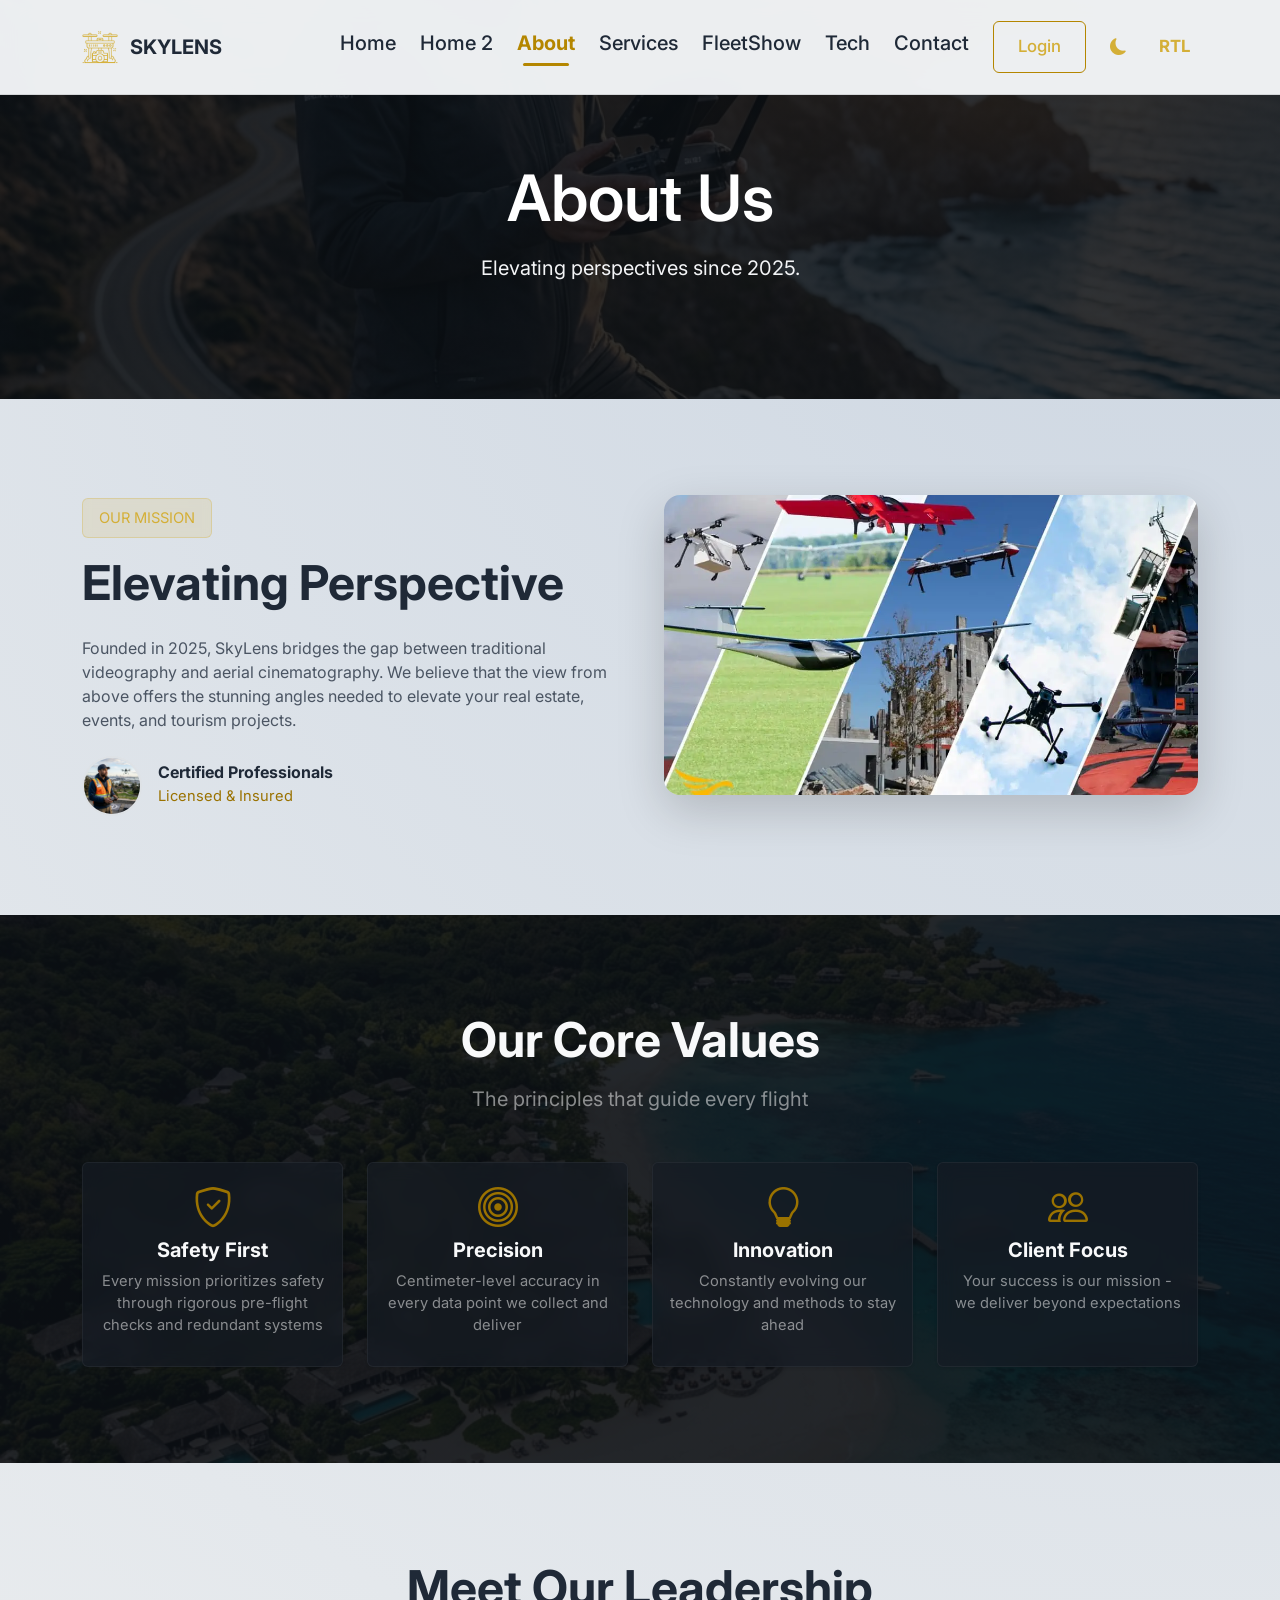
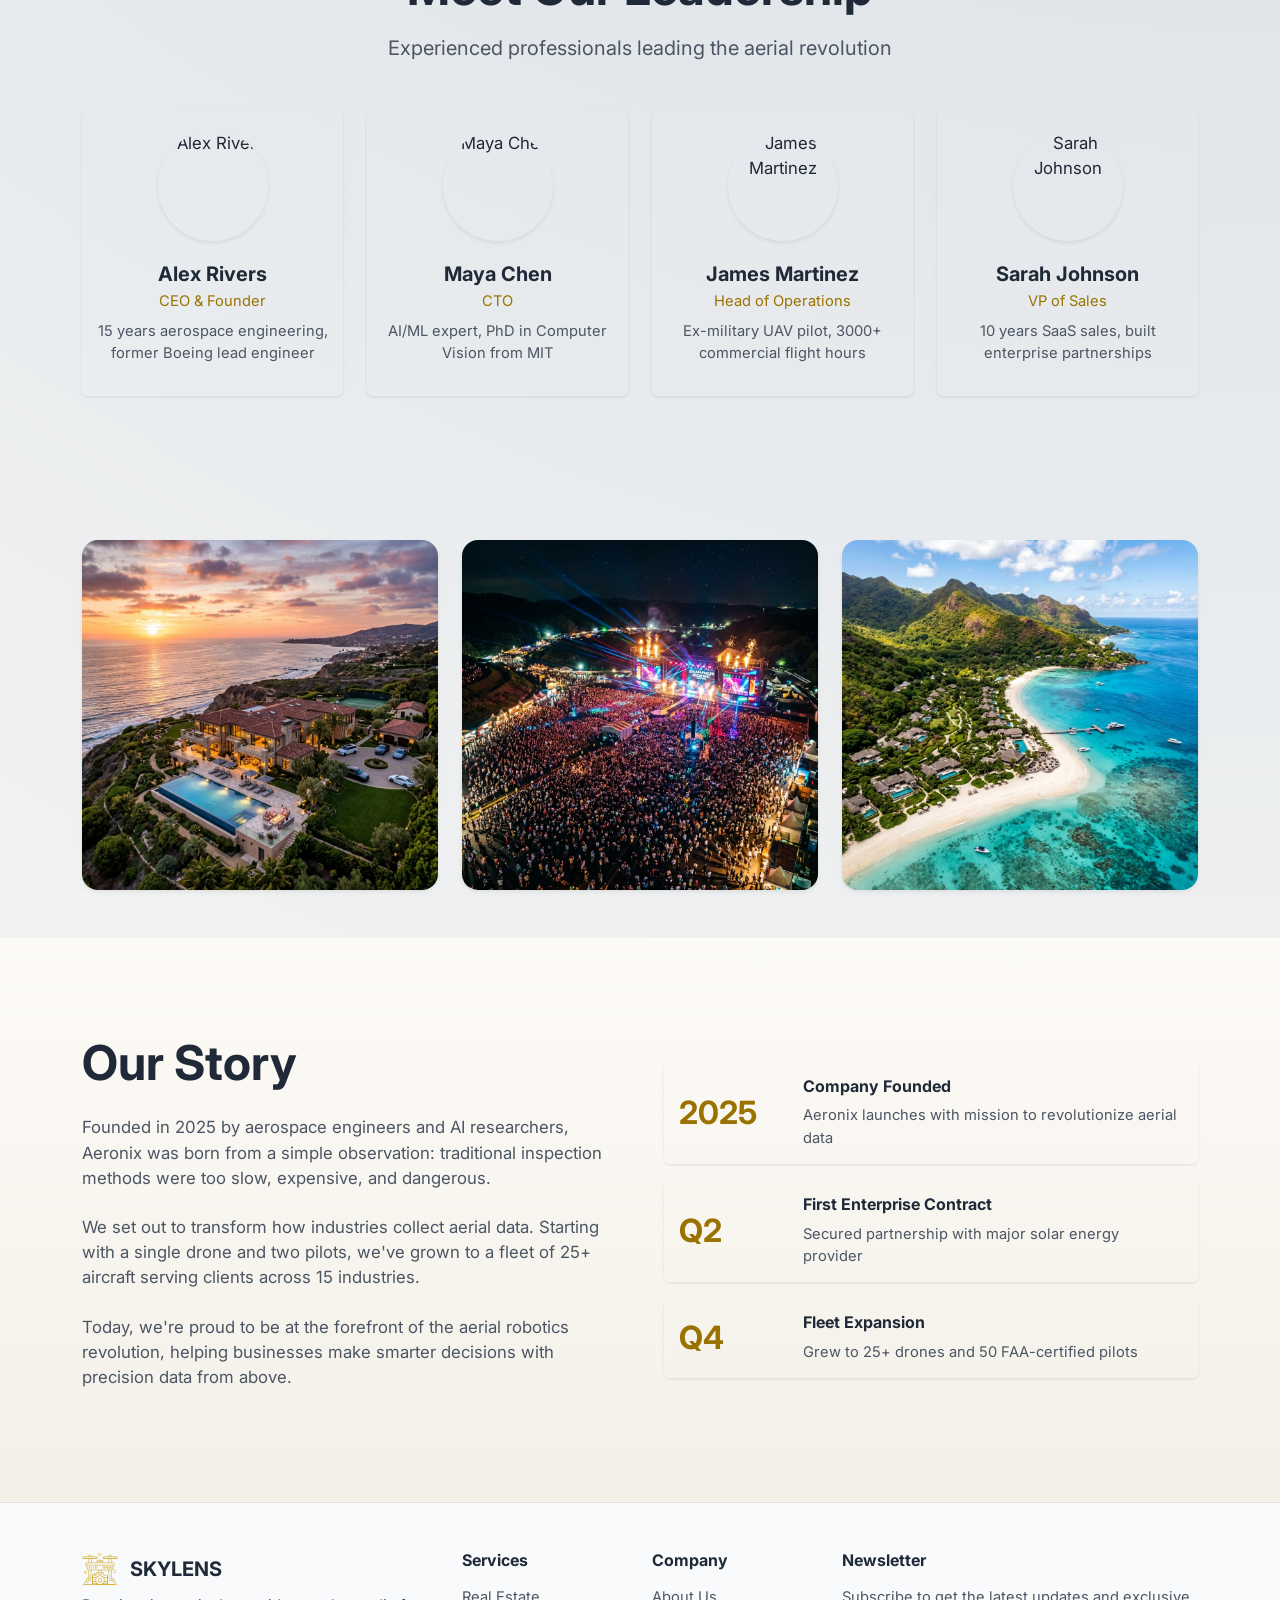
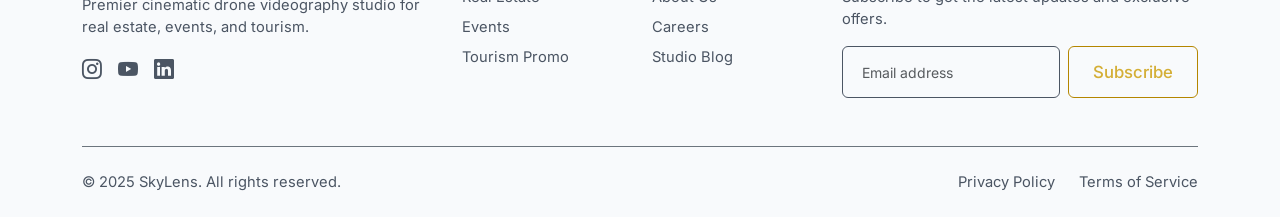
==== about.html @ 878b9107 "90cent" ====
<!DOCTYPE html>
<html lang="en">

<head>
    <meta charset="UTF-8">
    <meta name="viewport" content="width=device-width, initial-scale=1.0">
    <title>About Us | SkyLens</title>

    <!-- SEO Meta Tags -->
    <meta name="description"
        content="Learn about SkyLens, the premier cinematic drone videography provider for real estate, events, and tourism. Founded in 2025 with FAA-certified pilots.">
    <meta name="keywords"
        content="about aerial studio, drone videography company, FAA certified pilots, aerial videographers">

    <!-- Open Graph / Facebook -->
    <meta property="og:type" content="website">
    <meta property="og:url" content="https://aerialdronestudio.com/about.html">
    <meta property="og:title" content="About Us | SkyLens">
    <meta property="og:description" content="Learn about SkyLens, the premier cinematic drone videography provider.">
    <meta property="og:image" content="https://aerialdronestudio.com/favicon.png">

    <!-- Twitter Card -->
    <meta name="twitter:card" content="summary">
    <meta name="twitter:url" content="https://aerialdronestudio.com/about.html">
    <meta name="twitter:title" content="About Us | SkyLens">
    <meta name="twitter:description"
        content="Premier cinematic drone videography provider founded in 2025 with FAA-certified pilots.">
    <link rel="preconnect" href="https://fonts.googleapis.com">
    <link rel="preconnect" href="https://fonts.gstatic.com" crossorigin>
    <link href="https://fonts.googleapis.com/css2?family=Inter:wght@300;400;500;600;700;800&display=swap"
        rel="stylesheet">
    <link id="bootstrap-css" href="https://cdn.jsdelivr.net/npm/bootstrap@5.3.0/dist/css/bootstrap.min.css"
        rel="stylesheet">
    <link rel="stylesheet" href="https://cdn.jsdelivr.net/npm/bootstrap-icons@1.11.1/font/bootstrap-icons.css">
    <link rel="stylesheet" href="assets/css/style.css">
    <link rel="icon" type="image/png" href="favicon.png">
</head>

<body>
    <nav class="navbar navbar-expand-custom fixed-top" id="mainNavbar" role="navigation" aria-label="Main navigation">
        <div class="container-xl">
            <a class="navbar-brand brand-logo-dark" href="index.html" aria-label="SkyLens home">
                <img src="favicon.png" alt="SkyLens Logo" width="36" height="36" class="me-1">
                <span class="h5 fw-bold text-main m-0 tracking-tight">SKYLENS</span>
            </a>

            <div class="d-flex align-items-center gap-2">
                <!-- Theme Toggle - Always visible beside nav toggle -->
                <!-- Theme Toggle - Always visible beside nav toggle -->
                <button class="theme-toggle btn btn-sm btn-outline-custom border-0 p-2 d-custom-none"
                    style="white-space: nowrap;">
                    <i class="bi bi-sun-fill"></i>
                </button>
                <button class="rtl-toggle btn btn-sm btn-outline-custom border-0 p-2 d-custom-none"
                    style="white-space: nowrap;" title="Toggle RTL">
                    <span class="rtl-text fw-bold">RTL</span>
                </button>

                <!-- Nav Toggle Button -->
                <button class="navbar-toggler border-0 shadow-none text-main" type="button" data-bs-toggle="offcanvas"
                    data-bs-target="#offcanvasNavbar" aria-controls="offcanvasNavbar"
                    aria-label="Toggle navigation menu" style="white-space: nowrap;">
                    <i class="bi bi-list fs-2"></i>
                </button>
            </div>
            <div class="offcanvas offcanvas-end" tabindex="-1" id="offcanvasNavbar"
                aria-labelledby="offcanvasNavbarLabel" style="background-color: var(--autonix-bg);">
                <div class="offcanvas-header border-bottom border-secondary">
                    <h5 class="offcanvas-title text-main fw-bold" id="offcanvasNavbarLabel">Menu</h5>
                    <button type="button" class="btn-close btn-close-white" data-bs-dismiss="offcanvas"
                        aria-label="Close"></button>
                </div>
                <div class="offcanvas-body d-flex flex-column">


                    <ul class="navbar-nav ms-auto align-items-center gap-lg-4">
                        <!-- Home Dropdown -->
                        <!-- Home Links -->
                        <li class="nav-item"><a class="nav-link" href="index.html">Home</a></li>
                        <li class="nav-item"><a class="nav-link" href="home-2.html">Home 2</a></li>
                        <li class="nav-item"><a class="nav-link active" href="about.html">About</a></li>
                        <li class="nav-item"><a class="nav-link" href="services.html">Services</a></li>
                        <li class="nav-item"><a class="nav-link" href="fleetshow.html">FleetShow</a></li>
                        <li class="nav-item"><a class="nav-link" href="technology.html">Tech</a></li>
                        <li class="nav-item"><a class="nav-link" href="contact.html">Contact</a></li>

                        <!-- Auth Buttons -->
                        <li class="nav-item" id="authButtons">
                            <div class="d-flex gap-2 align-items-center mt-3 mt-lg-0">
                                <a href="login.html" class="btn btn-sm btn-outline-custom">Login</a>
                                <button
                                    class="theme-toggle btn btn-sm btn-outline-custom border-0 p-2 d-none d-custom-block ms-2"
                                    style="white-space: nowrap;">
                                    <i class="bi bi-sun-fill"></i>
                                </button>
                                <button
                                    class="rtl-toggle btn btn-sm btn-outline-custom border-0 p-2 d-none d-custom-block ms-2"
                                    style="white-space: nowrap;" title="Toggle RTL">
                                    <span class="rtl-text fw-bold">RTL</span>
                                </button>
                            </div>
                        </li>

                    </ul>
                </div>
            </div>
        </div>
    </nav>

    <div class="page-header"
        style="background: linear-gradient(rgba(11, 15, 20, 0.85), rgba(11, 15, 20, 0.85)), url('assets/img/header_about_1782537150040.png') no-repeat center center/cover;">
        <div class="container">
            <h1 class="display-4 fw-bold text-white mb-3">About Us</h1>
            <p class="text-gray mx-auto lead" style="max-width: 600px;">Elevating perspectives since 2025.</p>
        </div>
    </div>

    <section class="py-5">
        <div class="container py-5">
            <div class="row align-items-center g-5">
                <!-- Statistics Cards -->
                <div class="col-lg-6 order-lg-2">
                    <div class="position-relative">
                        <img src="Droneshero.webp" alt="Drone in action"
                            class="img-fluid rounded-4 shadow-lg mb-4 w-100" style="object-fit: cover; height: 300px;">
                        <!-- <div class="row g-4 mt-1">
                            <div class="col-md-6">
                                <div class="stat-card">
                                    <div class="stat-icon mx-auto">
                                        <i class="bi bi-send-fill"></i>
                                    </div>
                                    <div class="stat-number">2k+</div>
                                    <div class="stat-label">Flights Logged</div>
                                </div>
                            </div>
                            <div class="col-md-6">
                                <div class="stat-card">
                                    <div class="stat-icon mx-auto">
                                        <i class="bi bi-people-fill"></i>
                                    </div>
                                    <div class="stat-number">50</div>
                                    <div class="stat-label">FAA Pilots</div>
                                </div>
                            </div>
                        </div> -->
                    </div>
                </div>
                <!-- Mission Text -->
                <div class="col-lg-6 order-lg-1 text-center text-lg-start">
                    <div class="d-inline-flex align-items-center gap-2 badge-custom mb-3"><span
                            class="text-gold text-uppercase fw-medium small tracking-wider">Our Mission</span></div>
                    <h2 class="display-5 fw-bold text-white mb-4">Elevating Perspective</h2>
                    <p class="text-gray lead fs-6 mb-4">Founded in 2025, SkyLens bridges the gap between traditional
                        videography and aerial cinematography. We believe that the view from above offers the stunning
                        angles needed to
                        elevate your real estate, events, and tourism projects.</p>
                    <div class="d-flex align-items-center justify-content-center justify-content-lg-start gap-3 mt-4">
                        <img src="assets/img/pilot.png" alt="FAA Pilot"
                            class="rounded-circle border border-2 border-cyan"
                            style="width: 60px; height: 60px; object-fit: cover;">
                        <div class="text-start">
                            <h6 class="mb-0 text-white fw-bold">Certified Professionals</h6>
                            <small class="text-cyan">Licensed & Insured</small>
                        </div>
                    </div>
                </div>
            </div>
        </div>
    </section>

    <!-- Core Values -->
    <section class="py-5 section-bg-gradient position-relative"
        style="background: linear-gradient(rgba(11, 15, 20, 0.9), rgba(11, 15, 20, 0.9)), url('assets/img/tourism_drone.png') no-repeat center center/cover;">
        <div class="container py-5">
            <div class="text-center mb-5">
                <h2 class="display-5 fw-bold text-light mb-3">Our Core Values</h2>
                <p class="text-white-50 lead mx-auto" style="max-width: 600px;">
                    The principles that guide every flight
                </p>
            </div>

            <div class="row g-4">
                <div class="col-md-6 col-lg-3">
                    <div class="service-card text-center h-100"
                        style="background: rgba(22, 28, 36, 0.7); backdrop-filter: blur(10px);">
                        <i class="bi bi-shield-check text-cyan fs-1 mb-3"></i>
                        <h5 class="text-light fw-bold mb-2">Safety First</h5>
                        <p class="text-white-50 small mb-3">Every mission prioritizes safety through rigorous pre-flight
                            checks
                            and redundant systems</p>
                    </div>
                </div>
                <div class="col-md-6 col-lg-3">
                    <div class="service-card text-center h-100"
                        style="background: rgba(22, 28, 36, 0.7); backdrop-filter: blur(10px);">
                        <i class="bi bi-bullseye text-cyan fs-1 mb-3"></i>
                        <h5 class="text-light fw-bold mb-2">Precision</h5>
                        <p class="text-white-50 small">Centimeter-level accuracy in every data point we collect and deliver
                        </p>
                    </div>
                </div>
                <div class="col-md-6 col-lg-3">
                    <div class="service-card text-center h-100"
                        style="background: rgba(22, 28, 36, 0.7); backdrop-filter: blur(10px);">
                        <i class="bi bi-lightbulb text-cyan fs-1 mb-3"></i>
                        <h5 class="text-light fw-bold mb-2">Innovation</h5>
                        <p class="text-white-50 small">Constantly evolving our technology and methods to stay ahead</p>
                    </div>
                </div>
                <div class="col-md-6 col-lg-3">
                    <div class="service-card text-center h-100"
                        style="background: rgba(22, 28, 36, 0.7); backdrop-filter: blur(10px);">
                        <i class="bi bi-people text-cyan fs-1 mb-3"></i>
                        <h5 class="text-light fw-bold mb-2">Client Focus</h5>
                        <p class="text-white-50 small">Your success is our mission - we deliver beyond expectations</p>
                    </div>
                </div>
            </div>
        </div>
    </section>

    <!-- Team Section -->
    <section class="py-5">
        <div class="container py-5">
            <div class="text-center mb-5">
                <h2 class="display-5 fw-bold text-white mb-3 text-center">Meet Our Leadership</h2>
                <p class="text-gray lead mx-auto" style="max-width: 600px;">
                    Experienced professionals leading the aerial revolution
                </p>
            </div>

            <div class="row g-4">
                <div class="col-md-6 col-lg-3">
                    <div class="service-card text-center">
                        <div class="rounded-circle bg-transparent d-inline-flex align-items-center justify-content-center mb-3"
                            style="width: 120px; height: 120px; border: 2px solid var(--cyan); padding: 5px;">
                            <img src="https://randomuser.me/api/portraits/men/41.jpg"
                                alt="Alex Rivers" class="img-fluid rounded-circle shadow-sm"
                                style="object-fit: cover; width: 100%; height: 100%;">
                        </div>
                        <h5 class="text-white fw-bold mb-1">Alex Rivers</h5>
                        <p class="text-cyan small mb-2">CEO & Founder</p>
                        <p class="text-gray small">15 years aerospace engineering, former Boeing lead engineer</p>
                    </div>
                </div>
                <div class="col-md-6 col-lg-3">
                    <div class="service-card text-center">
                        <div class="rounded-circle bg-transparent d-inline-flex align-items-center justify-content-center mb-3"
                            style="width: 120px; height: 120px; border: 2px solid var(--cyan); padding: 5px;">
                            <img src="https://randomuser.me/api/portraits/women/44.jpg"
                                alt="Maya Chen" class="img-fluid rounded-circle shadow-sm" style="object-fit: cover; width: 100%; height: 100%;">
                        </div>
                        <h5 class="text-white fw-bold mb-1">Maya Chen</h5>
                        <p class="text-cyan small mb-2">CTO</p>
                        <p class="text-gray small">AI/ML expert, PhD in Computer Vision from MIT</p>
                    </div>
                </div>
                <div class="col-md-6 col-lg-3">
                    <div class="service-card text-center">
                        <div class="rounded-circle bg-transparent d-inline-flex align-items-center justify-content-center mb-3"
                            style="width: 120px; height: 120px; border: 2px solid var(--cyan); padding: 5px;">
                            <img src="https://randomuser.me/api/portraits/men/33.jpg"
                                alt="James Martinez" class="img-fluid rounded-circle shadow-sm"
                                style="object-fit: cover; width: 100%; height: 100%;">
                        </div>
                        <h5 class="text-white fw-bold mb-1">James Martinez</h5>
                        <p class="text-cyan small mb-2">Head of Operations</p>
                        <p class="text-gray small">Ex-military UAV pilot, 3000+ commercial flight hours</p>
                    </div>
                </div>
                <div class="col-md-6 col-lg-3">
                    <div class="service-card text-center">
                        <div class="rounded-circle bg-transparent d-inline-flex align-items-center justify-content-center mb-3"
                            style="width: 120px; height: 120px; border: 2px solid var(--cyan); padding: 5px;">
                            <img src="https://randomuser.me/api/portraits/women/68.jpg"
                                alt="Sarah Johnson" class="img-fluid rounded-circle shadow-sm"
                                style="object-fit: cover; width: 100%; height: 100%;">
                        </div>
                        <h5 class="text-white fw-bold mb-1">Sarah Johnson</h5>
                        <p class="text-cyan small mb-2">VP of Sales</p>
                        <p class="text-gray small">10 years SaaS sales, built enterprise partnerships</p>
                    </div>
                </div>
            </div>
        </div>
    </section>

    <!-- Image Gallery -->
    <section class="py-5">
        <div class="container">
            <div class="row g-4">
                <div class="col-md-4">
                    <div class="position-relative overflow-hidden group rounded-4 shadow-sm">
                        <img src="assets/img/real_estate_drone.png" alt="Real Estate"
                            class="img-fluid w-100 transition-all duration-500 hover-scale"
                            style="height: 350px; object-fit: cover;">
                        <div
                            class="position-absolute top-0 start-0 w-100 h-100 bg-dark bg-opacity-50 d-flex align-items-center justify-content-center opacity-0 hover-opacity-100 transition-all">
                            <h4 class="text-white fw-bold mb-0">Real Estate</h4>
                        </div>
                    </div>
                </div>
                <div class="col-md-4">
                    <div class="position-relative overflow-hidden group rounded-4 shadow-sm">
                        <img src="assets/img/event_drone.png" alt="Event Videography"
                            class="img-fluid w-100 transition-all duration-500 hover-scale"
                            style="height: 350px; object-fit: cover;">
                        <div
                            class="position-absolute top-0 start-0 w-100 h-100 bg-dark bg-opacity-50 d-flex align-items-center justify-content-center opacity-0 hover-opacity-100 transition-all">
                            <h4 class="text-white fw-bold mb-0">Events</h4>
                        </div>
                    </div>
                </div>
                <div class="col-md-4">
                    <div class="position-relative overflow-hidden group rounded-4 shadow-sm">
                        <img src="assets/img/tourism_drone.png" alt="Tourism Promotion"
                            class="img-fluid w-100 transition-all duration-500 hover-scale"
                            style="height: 350px; object-fit: cover;">
                        <div
                            class="position-absolute top-0 start-0 w-100 h-100 bg-dark bg-opacity-50 d-flex align-items-center justify-content-center opacity-0 hover-opacity-100 transition-all">
                            <h4 class="text-white fw-bold mb-0">Tourism</h4>
                        </div>
                    </div>
                </div>
            </div>
        </div>
    </section>

    <!-- Company Story -->
    <section class="py-5 section-bg-gradient">
        <div class="container py-5">
            <div class="row align-items-center g-5">
                <div class="col-lg-6 text-center text-lg-start">
                    <h2 class="display-5 fw-bold text-white mb-4 text-center text-lg-start">Our Story</h2>
                    <img src="Droneshero.webp" alt="Drone Fleet" class="img-fluid rounded-4 shadow-lg mb-4 d-lg-none">
                    <p class="text-gray mb-4">
                        Founded in 2025 by aerospace engineers and AI researchers, Aeronix was born from a simple
                        observation: traditional inspection methods were too slow, expensive, and dangerous.
                    </p>
                    <p class="text-gray mb-4">
                        We set out to transform how industries collect aerial data. Starting with a single drone and two
                        pilots, we've grown to a fleet of 25+ aircraft serving clients across 15 industries.
                    </p>
                    <p class="text-gray">
                        Today, we're proud to be at the forefront of the aerial robotics revolution, helping businesses
                        make smarter decisions with precision data from above.
                    </p>
                </div>
                <div class="col-lg-6">
                    <div class="row g-3">
                        <div class="col-12">
                            <div class="service-card text-center text-md-start d-md-flex align-items-center gap-4">
                                <div class="text-cyan fw-bold h2 mb-3 mb-md-0" style="min-width: 100px;">2025</div>
                                <div>
                                    <h6 class="text-white fw-bold mb-2">Company Founded</h6>
                                    <p class="text-gray small mb-0">Aeronix launches with mission to revolutionize
                                        aerial data</p>
                                </div>
                            </div>
                        </div>
                        <div class="col-12">
                            <div class="service-card text-center text-md-start d-md-flex align-items-center gap-4">
                                <div class="text-cyan fw-bold h2 mb-3 mb-md-0" style="min-width: 100px;">Q2</div>
                                <div>
                                    <h6 class="text-white fw-bold mb-2">First Enterprise Contract</h6>
                                    <p class="text-gray small mb-0">Secured partnership with major solar energy provider
                                    </p>
                                </div>
                            </div>
                        </div>
                        <div class="col-12">
                            <div class="service-card text-center text-md-start d-md-flex align-items-center gap-4">
                                <div class="text-cyan fw-bold h2 mb-3 mb-md-0" style="min-width: 100px;">Q4</div>
                                <div>
                                    <h6 class="text-white fw-bold mb-2">Fleet Expansion</h6>
                                    <p class="text-gray small mb-0">Grew to 25+ drones and 50 FAA-certified pilots</p>
                                </div>
                            </div>
                        </div>
                    </div>
                </div>
            </div>
        </div>
    </section>

    <footer class="pt-5 pb-4" role="contentinfo" aria-label="Site footer">
        <div class="container">
            <div class="row g-4 mb-5">
                <div class="col-md-4">
                    <a class="navbar-brand brand-logo-dark" href="index.html" aria-label="SkyLens home">
                        <img src="favicon.png" alt="SkyLens Logo" width="36" height="36" class="me-1">
                        <span class="h5 fw-bold text-main m-0 tracking-tight">SKYLENS</span>
                    </a>
                    <p class="text-gray small mb-3">Premier cinematic drone videography studio for real estate, events,
                        and tourism.</p>
                    <div class="d-flex gap-3">
                        <a href="https://instagram.com/" target="_blank" rel="noopener noreferrer"
                            class="text-gray fs-5 social-icon social-instagram" aria-label="Follow us on 
Instagram"><i class="bi bi-instagram"></i></a>
                        <a href="https://youtube.com/" target="_blank" rel="noopener noreferrer"
                            class="text-gray fs-5 social-icon social-youtube" aria-label="Subscribe on YouTube"><i
                                class="bi bi-youtube"></i></a>
                        <a href="https://linkedin.com/" target="_blank" rel="noopener noreferrer"
                            class="text-gray fs-5 social-icon social-linkedin" aria-label="Connect on LinkedIn"><i
                                class="bi bi-linkedin"></i></a>
                    </div>
                </div>
                <div class="col-6 col-md-2">
                    <h6 class="text-main fw-bold mb-3">Services</h6>
                    <ul class="list-unstyled d-flex flex-column gap-2 small">
                        <li><a href="services.html#real-estate" class="footer-link">Real Estate</a></li>
                        <li><a href="services.html#events" class="footer-link">Events</a></li>
                        <li><a href="services.html#tourism" class="footer-link">Tourism Promo</a></li>
                    </ul>
                </div>
                <div class="col-6 col-md-2">
                    <h6 class="text-main fw-bold mb-3">Company</h6>
                    <ul class="list-unstyled d-flex flex-column gap-2 small">
                        <li><a href="about.html" class="footer-link">About Us</a></li>
                        <li><a href="careers.html" class="footer-link">Careers</a></li>
                        <li><a href="blog.html" class="footer-link">Studio Blog</a></li>
                    </ul>
                </div>
                <div class="col-md-4">
                    <h6 class="text-main fw-bold mb-3">Newsletter</h6>
                    <p class="text-gray small mb-3">Subscribe to get the latest updates and exclusive offers.</p>
                    <form class="d-flex gap-2" onsubmit="event.preventDefault();">
                        <input type="email" class="form-control form-control-sm bg-transparent text-main"
                            placeholder="Email address" required style="border-color: rgba(128,128,128,0.3);">
                        <button class="btn btn-sm btn-outline-custom" type="submit">Subscribe</button>
                    </form>
                </div>
            </div>
            <div
                class="border-top border-secondary pt-4 d-flex flex-column flex-md-row justify-content-between align-items-center gap-3 text-muted small">
                <div>&copy; 2025 SkyLens. All rights reserved.</div>
                <div class="d-flex gap-4">
                    <a href="privacy.html" class="footer-link">Privacy Policy</a>
                    <a href="privacy.html" class="footer-link">Terms of Service</a>
                </div>
            </div>
        </div>
    </footer>
    <script src="https://cdn.jsdelivr.net/npm/bootstrap@5.3.0/dist/js/bootstrap.bundle.min.js"></script>
    <script type="module" src="assets/js/main.js"></script>
    <script type="module" src="assets/js/theme.js"></script>
</body>

</html>
---- assets/css/style.css ----
:root {
    --autonix-bg: #111111;
    --autonix-dark: #0a0a0a;
    --autonix-blue: #d4af37;
    --autonix-blue-soft: #fcd34d;
    --autonix-cyan: #eab308;
    --text-main: #e5e7eb;
    --text-muted: #9ca3af;
}

/* Light Mode Theme */
[data-theme="light"] {
    --autonix-bg: #fdfbf7;
    --autonix-dark: #f3f0e8;
    --autonix-blue: #b48600;
    --autonix-blue-soft: #d4af37;
    --autonix-cyan: #9a7200;
    --text-main: #1f2937;
    --text-muted: #4b5563;
    --card-bg: #ffffff;
    --card-border: #e5e7eb;
    --input-bg: #f9fafb;
    --input-border: #d1d5db;
}

/* Dark Mode specific variables */
:root {
    --card-bg: rgba(255, 255, 255, 0.04);
    --card-border: rgba(255, 255, 255, 0.05);
    --input-bg: transparent;
    --input-border: #4b5563;
}

/* Smooth transitions for theme changes */
body,
.navbar,
.service-card,
.btn-gradient,
.btn-outline-custom,
footer,
.form-control,
.form-select,
input,
textarea {
    transition: background-color 0.3s ease, color 0.3s ease, border-color 0.3s ease;
}

body {
    background-color: var(--autonix-bg);
    background: radial-gradient(circle at top right, #1f1a0f, var(--autonix-bg));
    color: var(--text-main);
    font-family: 'Inter', sans-serif;
    overflow-x: hidden;
    scroll-behavior: smooth;
    display: flex;
    flex-direction: column;
    min-height: 100vh;
}

/* Light mode body background */
[data-theme="light"] body {
    background: radial-gradient(circle at top right, #cbd5e1, var(--autonix-bg));
}

/* Form elements in light mode */
[data-theme="light"] .service-card {
    background: var(--card-bg);
    border-color: var(--card-border);
    box-shadow: 0 1px 3px 0 rgba(0, 0, 0, 0.1);
}

[data-theme="light"] .form-control,
[data-theme="light"] .form-select {
    background-color: var(--input-bg) !important;
    border-color: var(--input-border) !important;
    color: var(--text-main) !important;
}

[data-theme="light"] .form-control:focus,
[data-theme="light"] .form-select:focus {
    background-color: #ffffff !important;
    border-color: #d4af37 !important;
}

.form-select option {
    background-color: var(--autonix-bg);
    color: var(--text-main);
}

[data-theme="light"] .form-select option {
    background-color: #ffffff;
    color: var(--text-main);
}

[data-theme="light"] .text-white {
    color: var(--text-main) !important;
}

[data-theme="light"] .text-gray,
[data-theme="light"] .text-muted {
    color: var(--text-muted) !important;
}

/* Custom Scrollbar */
::-webkit-scrollbar {
    width: 8px;
}

::-webkit-scrollbar-track {
    background: var(--autonix-bg);
}

::-webkit-scrollbar-thumb {
    background: #334155;
    border-radius: 6px;
}

::-webkit-scrollbar-thumb:hover {
    background: #475569;
}

/* Typography Utilities */
.text-gradient {
    background: linear-gradient(90deg, var(--autonix-blue), var(--autonix-cyan));
    -webkit-background-clip: text;
    background-clip: text;
    color: transparent;
}

.text-cyan {
    color: var(--autonix-cyan) !important;
}

.text-always-white {
    color: white !important;
}

.text-gray {
    color: var(--text-muted);
}

.ls-1 {
    letter-spacing: 1px;
}

/* Navbar */
.navbar {
    padding: 1.25rem 0;
    transition: all 0.3s ease;
    background-color: rgba(5, 7, 10, 0.95);
    backdrop-filter: blur(14px);
    border-bottom: 1px solid rgba(255, 255, 255, 0.05);
}

[data-theme="light"] .navbar {
    background-color: rgba(248, 250, 252, 0.95);
    border-bottom: 1px solid rgba(0, 0, 0, 0.1);
}

.navbar-scrolled {
    background-color: rgba(5, 7, 10, 0.85);
    backdrop-filter: blur(14px);
    border-bottom: 1px solid rgba(255, 255, 255, 0.05);
    padding: 0.75rem 0;
}

/* Light mode navbar-scrolled */
[data-theme="light"] .navbar-scrolled {
    background-color: rgba(248, 250, 252, 0.95);
    border-bottom: 1px solid rgba(0, 0, 0, 0.1);
}



/* Custom styles for desktop view (> 1100px) */
@media (min-width: 1101px) {
    .d-custom-none {
        display: none !important;
    }

    .d-custom-block {
        display: block !important;
    }

    .navbar-expand-custom .navbar-collapse {
        display: flex !important;
        flex-basis: auto;
    }

    .navbar-expand-custom .navbar-toggler {
        display: none;
    }

    .navbar-expand-custom .navbar-nav {
        flex-direction: row;
    }
}

.nav-link {
    color: var(--text-muted) !important;
    font-size: 0.9rem;
    font-weight: 500;
    transition: color 0.2s;
}

.nav-link:hover,
.nav-link.active {
    color: #d4af37 !important;
}

/* Mobile Navbar */
@media (max-width: 1100px) {

    /* Custom visibility for 1100px breakpoint */
    .d-custom-none {
        display: block !important;
    }

    .d-custom-block {
        display: none !important;
    }

    /* Custom navbar behavior */

    /* Continue with existing styles */
    .navbar-collapse {
        position: absolute;
        top: 100%;
        right: 0;
        width: 280px;
        min-width: 280px;
        max-width: 350px;
        margin-right: 0.75rem;
        background: rgba(255, 255, 255, 0.98);
        backdrop-filter: blur(20px);
        border: 1px solid rgba(0, 0, 0, 0.08);
        border-radius: 6px;
        padding: 2rem 1.75rem;
        margin-top: 0.75rem;
        box-shadow: 0 16px 48px rgba(0, 0, 0, 0.12);
        z-index: 1000;
        overflow: visible;
    }

    /* Close button positioning in mobile navbar */
    .navbar-collapse #navCloseBtn {
        position: absolute;
        top: 1rem;
        right: 1rem;
        z-index: 1050;
        opacity: 0.7;
        transition: opacity 0.2s;
    }

    .navbar-collapse #navCloseBtn:hover {
        opacity: 1;
    }

    /* Dark mode mobile navbar */
    :root .navbar-collapse {
        background: rgba(11, 15, 20, 0.98);
        border: 1px solid rgba(255, 255, 255, 0.1);
        box-shadow: 0 16px 48px rgba(0, 0, 0, 0.6);
    }

    /* Light mode mobile navbar */
    [data-theme="light"] .navbar-collapse {
        background: rgba(255, 255, 255, 0.98);
        border: 1px solid rgba(0, 0, 0, 0.08);
        box-shadow: 0 16px 48px rgba(0, 0, 0, 0.12);
    }

    [data-theme="light"] .navbar-collapse #navCloseBtn {
        filter: brightness(0) opacity(0.5);
    }

    .navbar-nav.align-items-center {
        align-items: flex-end !important;
        text-align: right;
        gap: 0.25rem;
    }

    .nav-item {
        width: 100%;
        display: flex;
        justify-content: flex-end;
        margin-bottom: 0.25rem;
    }

    .nav-link {
        padding: 0.65rem 0;
        font-size: 1.05rem;
        font-weight: 500;
        width: auto;
        color: #334155 !important;
        transition: color 0.2s ease;
    }

    .nav-link:hover {
        color: #d4af37 !important;
    }

    /* Dark mode nav links */
    :root .nav-link {
        color: var(--text-muted) !important;
    }

    :root .nav-link:hover {
        color: #d4af37 !important;
    }

    /* Dropdown alignment fix in mobile */
    .nav-item.dropdown {
        flex-direction: column;
        align-items: flex-end;
    }

    .dropdown-toggle::after {
        margin-left: 0.5rem;
        vertical-align: 0.15em;
    }

    .dropdown-menu {
        position: static !important;
        float: none;
        width: 100%;
        margin-top: 0.5rem;
        text-align: right;
        background: transparent;
        border: none;
        padding: 0.5rem 0;
        border-radius: 6px;
    }

    [data-theme="light"] .dropdown-menu {
        background: transparent;
    }

    :root .dropdown-menu {
        background: transparent;
    }

    .dropdown-item {
        text-align: right;
        padding: 0.5rem 1rem;
        color: #64748b;
        font-size: 0.95rem;
        transition: all 0.2s ease;
    }

    .dropdown-item:hover {
        background: rgba(37, 99, 235, 0.1);
        color: var(--autonix-blue);
    }

    /* Active state visibility fix */
    .dropdown-item.active,
    .dropdown-item:active {
        background-color: #d4af37 !important;
        color: #ffffff !important;
    }

    [data-theme="light"] .dropdown-item {
        color: #64748b;
    }

    :root .dropdown-item {
        color: var(--text-muted);
    }

    /* Auth buttons in mobile menu */
    #authButtons {
        margin-top: 1rem;
        padding-top: 1rem;
        border-top: 1px solid rgba(0, 0, 0, 0.08);
    }

    [data-theme="light"] #authButtons {
        border-top-color: rgba(0, 0, 0, 0.08);
    }

    :root #authButtons {
        border-top-color: rgba(255, 255, 255, 0.1);
    }

    #authButtons .d-flex {
        flex-direction: column !important;
        align-items: stretch !important;
        justify-content: flex-end !important;
        width: 100%;
        gap: 0.75rem;
    }

    #authButtons .btn {
        flex: none;
        width: 100%;
        white-space: nowrap;
        font-size: 0.95rem;
        font-weight: 600;
        padding: 0.75rem 1.5rem;
        border-radius: 6px;
        text-align: center;
    }

    /* Sign Up button - filled */
    #authButtons .btn-gradient {
        background: linear-gradient(135deg, var(--autonix-blue), var(--autonix-blue-soft));
        border: none;
        color: white;
        box-shadow: 0 4px 12px rgba(37, 99, 235, 0.3);
    }

    #authButtons .btn-gradient:hover {
        transform: translateY(-1px);
        box-shadow: 0 6px 16px rgba(37, 99, 235, 0.4);
    }

    /* Login and Admin buttons - outlined */
    #authButtons .btn-outline-custom {
        background: transparent;
        border: 1.5px solid var(--autonix-blue);
        color: var(--autonix-blue);
        box-shadow: none;
    }

    #authButtons .btn-outline-custom:hover {
        background: rgba(37, 99, 235, 0.08);
        border-color: var(--autonix-blue);
        color: var(--autonix-blue);
    }

    /* Dark mode button styles */
    :root #authButtons .btn-outline-custom {
        border-color: var(--autonix-blue);
        color: var(--autonix-blue-soft);
    }

    :root #authButtons .btn-outline-custom:hover {
        background: rgba(212, 175, 55, 0.1);
        border-color: var(--autonix-cyan);
        color: var(--autonix-cyan);
    }

    /* User Menu dropdown */
    #userMenu .dropdown-menu {
        background: rgba(255, 255, 255, 0.95);
    }

    :root #userMenu .dropdown-menu {
        background: rgba(11, 15, 20, 0.95);
    }
}


/* Gradient Buttons */
.btn-gradient {
    background: linear-gradient(135deg, var(--autonix-blue), var(--autonix-blue-soft));
    border: none;
    color: white;
    padding: 0.75rem 1.5rem;
    border-radius: 6px;
    font-weight: 600;
    box-shadow: 0 0 30px rgba(56, 189, 248, 0.35);
    transition: all 0.3s ease;
    text-align: center;
}

.btn-gradient:hover {
    box-shadow: 0 0 40px rgba(56, 189, 248, 0.5);
    transform: translateY(-2px);
    color: white;
}

/* Outline Buttons */
.btn-outline-custom {
    background: transparent;
    border: 1px solid var(--autonix-blue);
    color: var(--autonix-blue-soft);
    padding: 0.75rem 1.5rem;
    border-radius: 6px;
    font-weight: 600;
    transition: all 0.3s ease;
}

.btn-outline-custom:hover {
    background: rgba(212, 175, 55, 0.1);
    color: var(--autonix-cyan);
}

/* Social Login Buttons */
.btn-outline-secondary {
    background: transparent;
    border: 1px solid var(--input-border, #4b5563);
    color: var(--text-main);
    padding: 0.75rem 1.5rem;
    border-radius: 6px;
    font-weight: 500;
    transition: all 0.3s ease;
}

.btn-outline-secondary:hover {
    background: rgba(212, 175, 55, 0.1);
    border-color: var(--autonix-blue);
    color: var(--autonix-blue-soft);
}

[data-theme="light"] .btn-outline-secondary {
    border-color: var(--input-border);
    color: var(--text-main);
}

[data-theme="light"] .btn-outline-secondary:hover {
    background: rgba(37, 99, 235, 0.1);
    border-color: var(--autonix-blue);
    color: var(--autonix-blue);
}

/* Page Headers */
.page-header {
    padding-top: 140px;
    padding-bottom: 60px;
    text-align: center;
    position: relative;
    color: white;
}

/* Hero Section (Index Only) */
.hero-section {
    min-height: 100vh;
    position: relative;
    display: flex;
    align-items: center;
    justify-content: center;
    padding-top: 80px;
    overflow: hidden;
}

/* Ensure hero text remains white in light mode due to dark background image */
[data-theme="light"] .hero-section .text-white,
[data-theme="light"] .hero-section .lead,
[data-theme="light"] .hero-section h1,
[data-theme="light"] .hero-section p {
    color: #ffffff !important;
}

[data-theme="light"] .hero-section .text-gray {
    color: #e2e8f0 !important;
}

.hero-shape {
    position: absolute;
    border-radius: 6px;
    background: linear-gradient(135deg, var(--autonix-blue), var(--autonix-cyan));
    opacity: 0.85;
    animation: float 10s infinite ease-in-out;
    z-index: 1;
}

.shape-1 {
    width: 260px;
    height: 260px;
    top: 15%;
    left: 10%;
    filter: blur(60px);
    opacity: 0.4;
}

.shape-2 {
    width: 160px;
    height: 160px;
    bottom: 20%;
    right: 15%;
    animation-delay: 2s;
    opacity: 0.6;
    filter: blur(40px);
}

.shape-3 {
    width: 90px;
    height: 90px;
    top: 20%;
    right: 25%;
    animation-delay: 4s;
    opacity: 0.8;
    filter: blur(2px);
}

.badge-custom {
    background: rgba(212, 175, 55, 0.1);
    border: 1px solid rgba(212, 175, 55, 0.2);
    padding: 0.5rem 1rem;
    border-radius: 6px;
    backdrop-filter: blur(4px);
}

/* Light mode badge-custom styles for better visibility */
[data-theme="light"] .badge-custom {
    background: rgba(212, 175, 55, 0.15);
    border: 1px solid rgba(212, 175, 55, 0.3);
}

/* Responsive text-info color for badges and other elements */
[data-theme="light"] .text-info {
    color: #0369a1 !important;
    /* Darker cyan for better contrast in light mode */
}

[data-theme="light"] .bg-info {
    background-color: var(--autonix-cyan) !important;
    /* Darker cyan background for light mode */
}

/* Responsive badge text colors - ensure good contrast */
.badge-responsive {
    color: #ffffff !important;
}

[data-theme="light"] .badge.bg-cyan.badge-responsive,
[data-theme="light"] .badge.bg-info.badge-responsive,
[data-theme="light"] .badge.bg-warning.badge-responsive {
    color: #000000 !important;
}

[data-theme="light"] .badge.bg-success.badge-responsive {
    color: #ffffff !important;
}

/* Service Cards */
.section-bg-gradient {
    background: linear-gradient(180deg, var(--autonix-bg), var(--autonix-dark));
}

.service-card {
    background: rgba(255, 255, 255, 0.04);
    border: 1px solid rgba(255, 255, 255, 0.05);
    border-radius: 6px;
    padding: 0.9rem;
    height: 100%;
    transition: all 0.4s ease;
    position: relative;
    overflow: hidden;
}

.service-card:hover {
    transform: translateY(-6px);
    box-shadow: 0 0 40px rgba(56, 189, 248, 0.25);
    border-color: rgba(56, 189, 248, 0.2);
}

/* Stat hover effect */
.stat-hover:hover {
    transform: scale(1.1);
    text-shadow: 0 0 20px rgba(56, 189, 248, 0.6);
    color: var(--autonix-cyan) !important;
}

.icon-box {
    width: 56px;
    height: 56px;
    background: rgba(212, 175, 55, 0.1);
    border-radius: 6px;
    display: flex;
    align-items: center;
    justify-content: center;
    margin-bottom: 1.5rem;
    border: 1px solid rgba(212, 175, 55, 0.2);
    font-size: 1.5rem;
    color: var(--autonix-cyan);
    transition: transform 0.3s;
}

/* Animations */
@keyframes float {
    0% {
        transform: translateY(0) rotate(0deg);
    }

    50% {
        transform: translateY(-18px) rotate(5deg);
    }

    100% {
        transform: translateY(0) rotate(0deg);
    }
}

.animate-bounce-slow {
    animation: bounce 2s infinite;
}

@keyframes bounce {

    0%,
    20%,
    50%,
    80%,
    100% {
        transform: translateY(0);
    }

    40% {
        transform: translateY(-10px);
    }

    60% {
        transform: translateY(-5px);
    }
}

/* Footer */
footer {
    background-color: rgba(5, 7, 10, 0.95);
    backdrop-filter: blur(14px);
    border-top: 1px solid rgba(255, 255, 255, 0.05);
    margin-top: auto;
}

[data-theme="light"] footer {
    background-color: rgba(248, 250, 252, 0.95);
    border-top: 1px solid rgba(0, 0, 0, 0.1);
}

footer .text-muted {
    color: var(--text-muted) !important;
}

[data-theme="light"] footer .text-muted {
    color: var(--text-muted) !important;
}

.footer-link {
    color: var(--text-muted);
    text-decoration: none;
    transition: color 0.2s;
}

.footer-link:hover {
    color: var(--autonix-blue-soft);
}

/* Divider with text (for login/signup pages) - transparent background */
.service-card .divider-text {
    background: transparent !important;
    z-index: 1;
}

[data-theme="light"] .service-card .divider-text {
    background: transparent !important;
    z-index: 1;
}

/* Chat Widget */
.chat-widget-btn {
    position: fixed;
    bottom: 2rem;
    right: 2rem;
    width: 3.5rem;
    height: 3.5rem;
    background: linear-gradient(135deg, var(--autonix-blue), var(--autonix-blue-soft));
    border-radius: 6px;
    display: flex;
    align-items: center;
    justify-content: center;
    color: white;
    font-size: 1.5rem;
    cursor: pointer;
    box-shadow: 0 0 30px rgba(56, 189, 248, 0.35);
    z-index: 1050;
    border: none;
    transition: transform 0.2s;
}

.chat-widget-btn:hover {
    transform: scale(1.05);
    box-shadow: 0 0 40px rgba(56, 189, 248, 0.5);
}

.chat-window {
    position: fixed;
    bottom: 6rem;
    right: 2rem;
    width: 350px;
    height: 500px;
    background: rgba(15, 22, 35, 0.95);
    backdrop-filter: blur(12px);
    border: 1px solid rgba(56, 189, 248, 0.3);
    border-radius: 6px;
    box-shadow: 0 0 30px rgba(0, 0, 0, 0.5);
    display: none;
    flex-direction: column;
    z-index: 1050;
    overflow: hidden;
}

.chat-window.open {
    display: flex;
    animation: fadeInUp 0.3s ease-out;
}

.chat-header {
    background: linear-gradient(to right, var(--autonix-blue), var(--autonix-cyan));
    padding: 1rem;
    color: white;
    display: flex;
    justify-content: space-between;
    align-items: center;
}

.chat-body {
    flex: 1;
    padding: 1rem;
    overflow-y: auto;
    display: flex;
    flex-direction: column;
    gap: 1rem;
}

.message {
    max-width: 85%;
    padding: 0.75rem;
    border-radius: 6px;
    font-size: 0.9rem;
    line-height: 1.5;
}

.message.user {
    align-self: flex-end;
    background-color: var(--autonix-blue);
    color: white;
    border-bottom-right-radius: 0;
}

.message.model {
    align-self: flex-start;
    background-color: rgba(255, 255, 255, 0.1);
    color: #e5e7eb;
    border-bottom-left-radius: 0;
    border: 1px solid rgba(255, 255, 255, 0.05);
}

.chat-input-area {
    padding: 0.75rem;
    border-top: 1px solid rgba(255, 255, 255, 0.1);
    background: transparent;
    display: flex;
    gap: 0.5rem;
}

/* Global Logo Styling */
.brand-logo-dark {
    background-color: transparent;
    color: var(--text-main) !important;
    padding: 0;
    display: inline-flex !important;
    align-items: center;
    gap: 0.5rem;
    text-decoration: none;
}

.brand-logo-dark:hover {
    transform: scale(1.02);
    color: var(--text-main) !important;
}

.brand-logo-dark span,
.brand-logo-dark i {
    color: var(--text-main) !important;
}

.chat-input {
    flex: 1;
    background: rgba(255, 255, 255, 0.05);
    border: 1px solid rgba(255, 255, 255, 0.1);
    border-radius: 6px;
    padding: 0.5rem 1rem;
    color: white;
    outline: none;
}

.chat-input:focus {
    border-color: rgba(56, 189, 248, 0.5);
}

@keyframes fadeInUp {
    from {
        opacity: 0;
        transform: translateY(20px);
    }

    to {
        opacity: 1;
        transform: translateY(0);
    }
}

/* Legal Content (Privacy Policy) */
.legal-content h1 {
    font-weight: 700;
    margin-bottom: 2rem;
    color: white;
}

.legal-content h2 {
    color: var(--autonix-cyan);
    margin-top: 2rem;
    margin-bottom: 1rem;
    font-size: 1.5rem;
}

.legal-content p {
    line-height: 1.7;
    color: var(--text-muted);
    margin-bottom: 1rem;
}

.legal-content ul {
    color: var(--text-muted);
}

.legal-content li {
    margin-bottom: 0.5rem;
}

/* Contact Page Enhancements */
.hover-text-white {
    transition: color 0.3s ease;
}

.hover-text-white:hover {
    color: white !important;
}

/* Contact Form Container with Glassmorphism */
.contact-form-container {
    background: rgba(255, 255, 255, 0.04);
    border: 1px solid rgba(255, 255, 255, 0.08);
    border-radius: 6px;
    padding: 3rem;
    backdrop-filter: blur(20px);
    box-shadow: 0 8px 32px rgba(0, 0, 0, 0.3);
    transition: all 0.4s ease;
}

.contact-form-container:hover {
    border-color: rgba(56, 189, 248, 0.2);
    box-shadow: 0 12px 40px rgba(56, 189, 248, 0.15);
}

/* Enhanced Form Input Effects */
.form-control {
    background: rgba(255, 255, 255, 0.03) !important;
    border: 1px solid rgba(255, 255, 255, 0.1) !important;
    border-radius: 6px;
    padding: 0.9rem 1.2rem;
    transition: all 0.3s ease;
}

.form-control:hover {
    border-color: rgba(56, 189, 248, 0.3) !important;
    background: rgba(255, 255, 255, 0.05) !important;
}

.form-control:focus {
    background: rgba(255, 255, 255, 0.06) !important;
    border-color: var(--autonix-cyan) !important;
    box-shadow: 0 0 20px rgba(56, 189, 248, 0.25), 0 0 0 3px rgba(56, 189, 248, 0.1) !important;
    transform: translateY(-2px);
}

/* Info Cards */
.info-card {
    background: rgba(255, 255, 255, 0.04);
    border: 1px solid rgba(255, 255, 255, 0.06);
    border-radius: 6px;
    padding: 2rem 1.5rem;
    transition: all 0.35s ease;
    position: relative;
    overflow: hidden;
}

.info-card::before {
    content: '';
    position: absolute;
    top: 0;
    left: 0;
    width: 100%;
    height: 3px;
    background: linear-gradient(90deg, var(--autonix-blue), var(--autonix-cyan));
    transform: scaleX(0);
    transition: transform 0.35s ease;
}

.info-card:hover::before {
    transform: scaleX(1);
}

.info-card:hover {
    transform: translateY(-8px);
    border-color: rgba(56, 189, 248, 0.3);
    box-shadow: 0 12px 30px rgba(56, 189, 248, 0.2);
    background: rgba(255, 255, 255, 0.06);
}

.info-card .info-icon {
    width: 60px;
    height: 60px;
    background: rgba(212, 175, 55, 0.15);
    border-radius: 6px;
    display: flex;
    align-items: center;
    justify-content: center;
    font-size: 1.8rem;
    color: var(--autonix-cyan);
    margin-bottom: 1rem;
    transition: all 0.3s ease;
}

.info-card:hover .info-icon {
    background: rgba(212, 175, 55, 0.25);
    box-shadow: 0 0 25px rgba(56, 189, 248, 0.4);
    transform: scale(1.1) rotate(5deg);
}

/* Stat Cards for About Page */
.stat-card {
    background: rgba(255, 255, 255, 0.05);
    border: 1px solid rgba(255, 255, 255, 0.08);
    border-radius: 6px;
    padding: 2.5rem 2rem;
    transition: all 0.35s ease;
    position: relative;
    overflow: hidden;
    text-align: center;
}

.stat-card::before {
    content: '';
    position: absolute;
    top: 0;
    left: 0;
    right: 0;
    height: 4px;
    background: linear-gradient(90deg, var(--autonix-blue), var(--autonix-cyan));
    transform: scaleX(0);
    transform-origin: left;
    transition: transform 0.4s ease;
}

.stat-card:hover::before {
    transform: scaleX(1);
}

.stat-card:hover {
    transform: translateY(-10px) scale(1.02);
    border-color: rgba(56, 189, 248, 0.3);
    box-shadow: 0 15px 40px rgba(56, 189, 248, 0.25);
    background: rgba(255, 255, 255, 0.08);
}

.stat-icon {
    width: 70px;
    height: 70px;
    background: rgba(212, 175, 55, 0.15);
    border-radius: 6px;
    display: inline-flex;
    align-items: center;
    justify-content: center;
    font-size: 2rem;
    color: var(--autonix-cyan);
    margin-bottom: 1.5rem;
    transition: all 0.35s ease;
}

.stat-card:hover .stat-icon {
    background: rgba(212, 175, 55, 0.3);
    box-shadow: 0 0 30px rgba(56, 189, 248, 0.5);
    transform: scale(1.15) rotate(360deg);
}

.stat-number {
    font-size: 3rem;
    font-weight: 800;
    background: linear-gradient(135deg, var(--autonix-blue-soft), var(--autonix-cyan));
    -webkit-background-clip: text;
    background-clip: text;
    -webkit-text-fill-color: transparent;
    margin-bottom: 0.5rem;
    line-height: 1.2;
}

.stat-label {
    color: var(--text-muted);
    font-size: 0.95rem;
    font-weight: 500;
    text-transform: uppercase;
    letter-spacing: 1px;
}

/* Contact Info Cards - Simpler Style */
.info-card-simple {
    background: rgba(255, 255, 255, 0.03);
    border: 1px solid rgba(255, 255, 255, 0.05);
    border-radius: 6px;
    padding: 2rem 1.5rem;
    transition: all 0.3s ease;
    height: 100%;
}

.info-card-simple:hover {
    transform: translateY(-6px);
    border-color: rgba(56, 189, 248, 0.25);
    box-shadow: 0 10px 25px rgba(56, 189, 248, 0.15);
    background: rgba(255, 255, 255, 0.05);
}

.info-icon-simple {
    width: 56px;
    height: 56px;
    background: rgba(212, 175, 55, 0.12);
    border-radius: 6px;
    display: inline-flex;
    align-items: center;
    justify-content: center;
    font-size: 1.5rem;
    color: var(--autonix-cyan);
    transition: all 0.3s ease;
}

.info-card-simple:hover .info-icon-simple {
    background: rgba(212, 175, 55, 0.2);
    box-shadow: 0 0 20px rgba(56, 189, 248, 0.3);
    transform: scale(1.08);
}

.form-control.is-valid {
    border-color: #28a745;
}

.form-control.is-invalid {
    border-color: #dc3545;
}

.invalid-feedback {
    display: none;
    color: #dc3545;
    font-size: 0.875rem;
    margin-top: 0.25rem;
}

.form-control.is-invalid~.invalid-feedback {
    display: block;
}

/* Social Media Brand Colors */
.social-icon {
    transition: all 0.3s ease;
    display: inline-block;
}

/* Instagram - Gradient effect */
.social-instagram:hover {
    background: linear-gradient(45deg, #f09433 0%, #e6683c 25%, #dc2743 50%, #cc2366 75%, #bc1888 100%);
    -webkit-background-clip: text;
    background-clip: text;
    -webkit-text-fill-color: transparent;
    transform: scale(1.1);
}

/* YouTube - Red */
.social-youtube:hover {
    color: #FF0000 !important;
    transform: scale(1.1);
}

/* LinkedIn - Blue */
.social-linkedin:hover {
    color: #0077B5 !important;
    transform: scale(1.1);
}

/* Twitter/X - Keep original hover */
.social-twitter:hover {
    color: #1DA1F2 !important;
    transform: scale(1.1);
}

/* Facebook - Blue */
.social-facebook:hover {
    color: #1877F2 !important;
    transform: scale(1.1);
}

/* ============================================
   ACCESSIBILITY ENHANCEMENTS
   ============================================ */

/* Enhanced Focus Styles for Keyboard Navigation */
a:focus,
button:focus,
input:focus,
textarea:focus,
select:focus,
.btn:focus,
.nav-link:focus,
.dropdown-item:focus {
    outline: 2px solid var(--autonix-cyan) !important;
    outline-offset: 2px;
    box-shadow: 0 0 0 3px rgba(56, 189, 248, 0.3);
}

/* Focus visible only for keyboard navigation (not mouse clicks) */
a:focus:not(:focus-visible),
button:focus:not(:focus-visible) {
    outline: none;
    box-shadow: none;
}

a:focus-visible,
button:focus-visible,
input:focus-visible,
textarea:focus-visible {
    outline: 2px solid var(--autonix-cyan) !important;
    outline-offset: 2px;
}

/* Skip to Content Link */
.skip-to-content {
    position: absolute;
    top: -40px;
    left: 0;
    background: var(--autonix-blue);
    color: white;
    padding: 0.75rem 1.5rem;
    text-decoration: none;
    font-weight: 600;
    z-index: 10000;
    border-radius: 6px;
    transition: top 0.3s ease;
}

.skip-to-content:focus {
    top: 0;
    outline: 2px solid var(--autonix-cyan);
    outline-offset: 2px;
}

/* High Contrast Mode Support */
@media (prefers-contrast: high) {

    .btn-gradient,
    .btn-outline-custom {
        border-width: 2px;
    }

    .nav-link {
        font-weight: 600;
    }
}

/* Reduced Motion Support */
@media (prefers-reduced-motion: reduce) {

    *,
    *::before,
    *::after {
        animation-duration: 0.01ms !important;
        animation-iteration-count: 1 !important;
        transition-duration: 0.01ms !important;
    }
}

/* Screen Reader Only Content */
.sr-only {
    position: absolute;
    width: 1px;
    height: 1px;
    padding: 0;
    margin: -1px;
    overflow: hidden;
    clip: rect(0, 0, 0, 0);
    white-space: nowrap;
    border: 0;
}

.sr-only-focusable:focus {
    position: static;
    width: auto;
    height: auto;
    overflow: visible;
    clip: auto;
    white-space: normal;
}

/* ============================================
   DRONE-THEMED ANIMATIONS (OPTIMIZED)
   ============================================ */

/* Page Load Animation - Faster */
body {
    animation: pageLoad 0.3s ease-out;
}

@keyframes pageLoad {
    from {
        opacity: 0;
    }

    to {
        opacity: 1;
    }
}

/* Scroll Animation Classes - Much Faster */
.fade-in {
    opacity: 0;
    transform: translateY(20px);
    transition: opacity 0.3s ease-out, transform 0.3s ease-out;
}

.fade-in.visible {
    opacity: 1;
    transform: translateY(0);
}

/* Enhanced Card Hover - Snappier Response */
.service-card {
    transition: all 0.25s cubic-bezier(0.4, 0, 0.2, 1);
}

.service-card:hover {
    transform: translateY(-8px) scale(1.01);
    box-shadow: 0 15px 40px rgba(56, 189, 248, 0.25),
        0 0 0 1px rgba(56, 189, 248, 0.1);
}

/* Icon Rotation on Hover - Faster Spin */
.service-card:hover .icon-box {
    transform: rotate(360deg);
    transition: transform 0.5s ease-in-out;
}

.icon-box {
    transition: transform 0.5s ease-in-out;
}

/* Stats Counter Animation */
.stat-number {
    opacity: 0;
    transform: translateY(20px);
}

.stat-number.counting {
    opacity: 1;
    transform: translateY(0);
    transition: all 0.4s ease-out;
}

/* Drone Flight Path Animation */
@keyframes droneFly {
    0% {
        transform: translate(-100px, 50px) rotate(-10deg);
        opacity: 0;
    }

    20% {
        opacity: 1;
    }

    80% {
        opacity: 1;
    }

    100% {
        transform: translate(calc(100vw + 100px), -50px) rotate(10deg);
        opacity: 0;
    }
}

.drone-flyby {
    position: fixed;
    top: 20%;
    left: -100px;
    font-size: 3rem;
    color: var(--autonix-cyan);
    animation: droneFly 8s ease-in-out;
    pointer-events: none;
    z-index: 9999;
}

/* Propeller Spin Animation */
@keyframes propellerSpin {
    from {
        transform: rotate(0deg);
    }

    to {
        transform: rotate(360deg);
    }
}

.propeller-spin {
    animation: propellerSpin 0.3s linear infinite;
}

/* Staggered Fade In - Faster */
.stagger-item {
    opacity: 0;
    transform: translateY(20px);
}

.stagger-item.visible {
    opacity: 1;
    transform: translateY(0);
}

.stagger-item:nth-child(1) {
    transition: all 0.3s ease-out 0.05s;
}

.stagger-item:nth-child(2) {
    transition: all 0.3s ease-out 0.1s;
}

.stagger-item:nth-child(3) {
    transition: all 0.3s ease-out 0.15s;
}

.stagger-item:nth-child(4) {
    transition: all 0.3s ease-out 0.2s;
}

.stagger-item:nth-child(5) {
    transition: all 0.3s ease-out 0.25s;
}

.stagger-item:nth-child(6) {
    transition: all 0.3s ease-out 0.3s;
}

/* Button Press Effect */
.btn-gradient,
.btn-outline-custom {
    transition: all 0.15s ease;
}

.btn-gradient:active,
.btn-outline-custom:active {
    transform: scale(0.96);
}

/* Smooth Navbar Slide Down - Faster */
.navbar {
    animation: navSlideDown 0.3s ease-out;
}

@keyframes navSlideDown {
    from {
        transform: translateY(-100%);
        opacity: 0;
    }

    to {
        transform: translateY(0);
        opacity: 1;
    }
}

/* ============================================
   FLYING SYMBOLS ANIMATION
   ============================================ */

/* Container for flying symbols */
.flying-symbol {
    position: fixed;
    font-size: 2rem;
    opacity: 0.15;
    pointer-events: none;
    z-index: 1;
    filter: drop-shadow(0 0 10px rgba(56, 189, 248, 0.3));
}

/* Left to Right Animation */
@keyframes flyLeftToRight {
    0% {
        left: -100px;
        transform: rotate(0deg);
    }

    50% {
        transform: rotate(5deg);
    }

    100% {
        left: calc(100% + 100px);
        transform: rotate(0deg);
    }
}

/* Right to Left Animation */
@keyframes flyRightToLeft {
    0% {
        right: -100px;
        transform: rotate(0deg) scaleX(-1);
    }

    50% {
        transform: rotate(-5deg) scaleX(-1);
    }

    100% {
        right: calc(100% + 100px);
        transform: rotate(0deg) scaleX(-1);
    }
}


/* Apply animations */
.fly-left-to-right {
    animation: flyLeftToRight linear forwards;
}

.fly-right-to-left {
    animation: flyRightToLeft linear forwards;
}

/* Helicopter-specific animations (helicopter naturally faces LEFT) */
@keyframes heliLeftToRight {
    0% {
        left: -100px;
        transform: rotate(0deg) scaleX(-1);
    }

    50% {
        transform: rotate(5deg) scaleX(-1);
    }

    100% {
        left: calc(100% + 100px);
        transform: rotate(0deg) scaleX(-1);
    }
}

@keyframes heliRightToLeft {
    0% {
        right: -100px;
        transform: rotate(0deg);
    }

    50% {
        transform: rotate(-5deg);
    }

    100% {
        right: calc(100% + 100px);
        transform: rotate(0deg);
    }
}

.heli-left-to-right {
    animation: heliLeftToRight linear forwards;
}

.heli-right-to-left {
    animation: heliRightToLeft linear forwards;
}

/* Diagonal Corner Animations */
/* Top-Left to Bottom-Right */
@keyframes flyTopLeftToBottomRight {
    0% {
        top: -100px;
        left: -100px;
        transform: rotate(45deg) translate(0, 0);
    }

    100% {
        top: -100px;
        left: -100px;
        transform: rotate(45deg) translate(calc(100vw + 200px), calc(100vh + 200px));
    }
}

/* Top-Right to Bottom-Left */
@keyframes flyTopRightToBottomLeft {
    0% {
        top: -100px;
        right: -100px;
        transform: rotate(-45deg) scaleX(-1);
    }

    100% {
        top: calc(100% + 100px);
        right: calc(100% + 100px);
        transform: rotate(-45deg) scaleX(-1);
    }
}

/* Bottom-Left to Top-Right */
@keyframes flyBottomLeftToTopRight {
    0% {
        bottom: -100px;
        left: -100px;
        transform: rotate(-45deg);
    }

    100% {
        bottom: calc(100% + 100px);
        left: calc(100% + 100px);
        transform: rotate(-45deg);
    }
}

/* Bottom-Right to Top-Left */
@keyframes flyBottomRightToTopLeft {
    0% {
        bottom: -100px;
        right: -100px;
        transform: rotate(45deg) scaleX(-1);
    }

    100% {
        bottom: calc(100% + 100px);
        right: calc(100% + 100px);
        transform: rotate(45deg) scaleX(-1);
    }
}

/* Apply diagonal animations */
.fly-diagonal-tl-br {
    animation: flyTopLeftToBottomRight linear forwards;
}

.fly-diagonal-tr-bl {
    animation: flyTopRightToBottomLeft linear forwards;
}

.fly-diagonal-bl-tr {
    animation: flyBottomLeftToTopRight linear forwards;
}

.fly-diagonal-br-tl {
    animation: flyBottomRightToTopLeft linear forwards;
}

/* Prevent dropdown from changing navbar height - Desktop Only */
@media (min-width: 1101px) {
    .navbar .dropdown-menu {
        position: absolute !important;
        top: 100% !important;
        left: 0;
        margin-top: 0.5rem;
        transform: none !important;
    }

    /* Keep navbar items vertically stable */
    .navbar-nav {
        align-items: center !important;
    }

    /* Fix dropdown toggle height */
    .navbar .nav-link.dropdown-toggle {
        display: flex;
        align-items: center;
    }

    /* Prevent navbar resizing when dropdown opens */
    .navbar {
        overflow: visible !important;
    }

    .nav-item.dropdown {
        position: relative;
    }
}

.dropdown-menu-dark {
    min-width: 180px;
    border-radius: 6px;
}

.text-gold {
    color: #d4af37 !important;
}

.bg-gold {
    background-color: #d4af37 !important;
}


/* Guarantee active link color (Distinct Highlight) */
:root .navbar-nav .nav-link.active,
:root[data-theme="dark"] .navbar-nav .nav-link.active,
:root[data-theme="light"] .navbar-nav .nav-link.active,
.navbar-nav .nav-link.active {
    color: var(--autonix-blue, #0ea5e9) !important;
    font-weight: 700 !important;
    position: relative;
}

:root .navbar-nav .nav-link.active::after {
    content: '';
    position: absolute;
    bottom: 0px;
    left: 10%;
    width: 80%;
    height: 3px;
    background-color: var(--autonix-blue, #0ea5e9);
    border-radius: 4px;
}



/* ENFORCED RULES.MD TYPOGRAPHY */
h1,
.display-1,
.display-2,
.display-3,
.display-4,
.hero-section h1 {
    font-size: clamp(2.5rem, 5vw, 4.5rem) !important;
    font-weight: 580 !important;
}

h2,
.section-title {
    font-size: clamp(2rem, 4vw, 3rem) !important;
    font-weight: 540 !important;
}

h3,
h4,
.service-card h4,
.card-title {
    font-size: clamp(1.25rem, 2vw, 1.75rem) !important;
    font-weight: 520 !important;
}

.text-main {
    color: var(--text-main) !important;
}

body,
p,
.text-gray,
.text-muted,
.lead,
.small,
.form-control {
    font-weight: 400 !important;
}

body {
    font-size: 1.05rem !important;
}

.btn,
button,
.nav-link {
    font-size: 1.05rem !important;
    font-weight: 510 !important;
}


/* Fix offcanvas so it displays as normal navbar on desktop */
@media (min-width: 1101px) {
    .navbar-expand-custom .offcanvas {
        position: static !important;
        z-index: auto !important;
        flex-grow: 1;
        width: auto !important;
        height: auto !important;
        visibility: visible !important;
        background-color: transparent !important;
        border: 0 !important;
        transform: none !important;
        transition: none !important;
    }

    .navbar-expand-custom .offcanvas-header {
        display: none !important;
    }

    .navbar-expand-custom .offcanvas-body {
        display: flex !important;
        flex-direction: row !important;
        padding: 0 !important;
        overflow: visible !important;
        background-color: transparent !important;
    }
}

/* Hero sections & page headers layout fixes */
.hero-section,
.page-header {
    padding-top: 160px;
    padding-bottom: 100px;
    position: relative;
    overflow: hidden;
}

.hero-section {
    min-height: 80vh;
    display: flex;
    align-items: center;
}

.page-header {
    text-align: center;
}

/* Force text visibility over dark hero images even in light mode */
[data-theme="light"] .hero-section .text-white,
[data-theme="light"] .page-header .text-white,
[data-theme="light"] .hero-section h1,
[data-theme="light"] .page-header h1 {
    color: #ffffff !important;
}

[data-theme="light"] .hero-section .text-gray,
[data-theme="light"] .page-header .text-gray,
[data-theme="light"] .hero-section p,
[data-theme="light"] .page-header p {
    color: #f3f4f6 !important;
}

@media (max-width: 991.98px) {
    .display-3 {
        font-size: calc(2.2rem + 2vw) !important;
    }

    .display-4 {
        font-size: calc(1.8rem + 1.5vw) !important;
    }
}

.offcanvas {
    background-color: var(--autonix-bg) !important;
    height: 100vh !important;
    z-index: 1055 !important;
}

.offcanvas-body {
    background-color: var(--autonix-bg) !important;
}

.offcanvas .nav-link {
    color: var(--text-main) !important;
    font-size: 1.25rem !important;
    margin-bottom: 0.5rem;
}

/* Custom Table Styles */
.table {
    --bs-table-bg: transparent;
    --bs-table-color: var(--text-main);
    --bs-table-border-color: rgba(255, 255, 255, 0.1);
    --bs-table-hover-bg: rgba(255, 255, 255, 0.05);
    --bs-table-hover-color: var(--text-main);
}

[data-theme="light"] .table {
    --bs-table-border-color: rgba(0, 0, 0, 0.1);
    --bs-table-hover-bg: rgba(0, 0, 0, 0.04);
}

/* Dynamic Close Button for Dark/Light Mode */
.btn-close {
    filter: invert(1) grayscale(100%) brightness(200%);
}

[data-theme="light"] .btn-close {
    filter: none;
}

/* Move hero shapes to avoid text overlap on mobile */
@media (max-width: 767.98px) {
    .shape-1 {
        top: 2% !important;
        left: 2% !important;
        width: 120px !important;
        height: 120px !important;
    }
    .shape-2 {
        bottom: 2% !important;
        right: 2% !important;
        width: 80px !important;
        height: 80px !important;
    }
    .shape-3 {
        top: 2% !important;
        right: 5% !important;
        width: 50px !important;
        height: 50px !important;
    }
}

/* Back to Top Button */
.back-to-top {
    position: fixed;
    bottom: 30px;
    right: 30px;
    width: 45px;
    height: 45px;
    display: flex;
    align-items: center;
    justify-content: center;
    font-size: 1.2rem;
    z-index: 1050;
    opacity: 0;
    visibility: hidden;
    transform: translateY(20px);
    transition: all 0.3s ease;
    background: linear-gradient(135deg, var(--autonix-blue), var(--autonix-cyan));
    border: none;
    color: white;
    border-radius: 50%;
    box-shadow: 0 4px 12px rgba(0,0,0,0.3);
    cursor: pointer;
}
.back-to-top.show {
    opacity: 1;
    visibility: visible;
    transform: translateY(0);
}
.back-to-top:hover {
    background: linear-gradient(135deg, var(--autonix-cyan), var(--autonix-blue));
    color: white;
    transform: translateY(-5px);
    box-shadow: 0 6px 16px rgba(0,0,0,0.4);
}
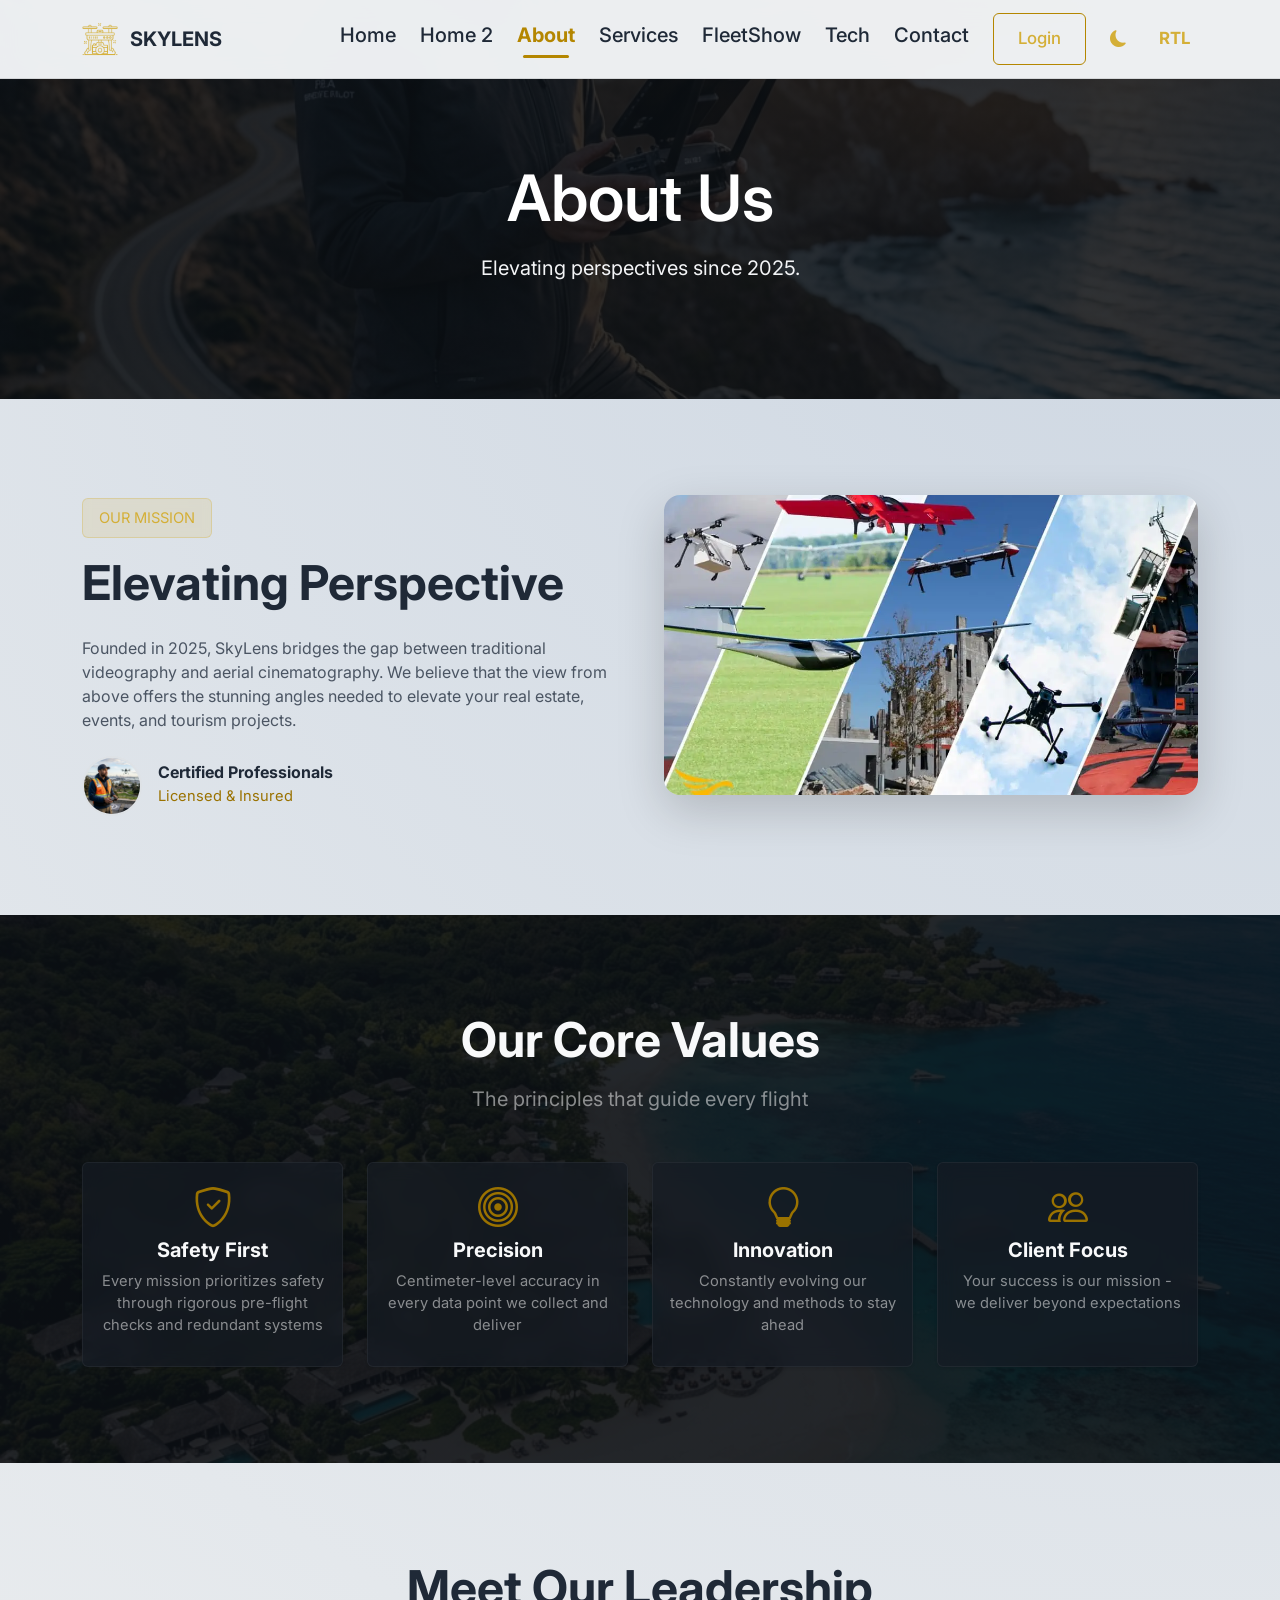
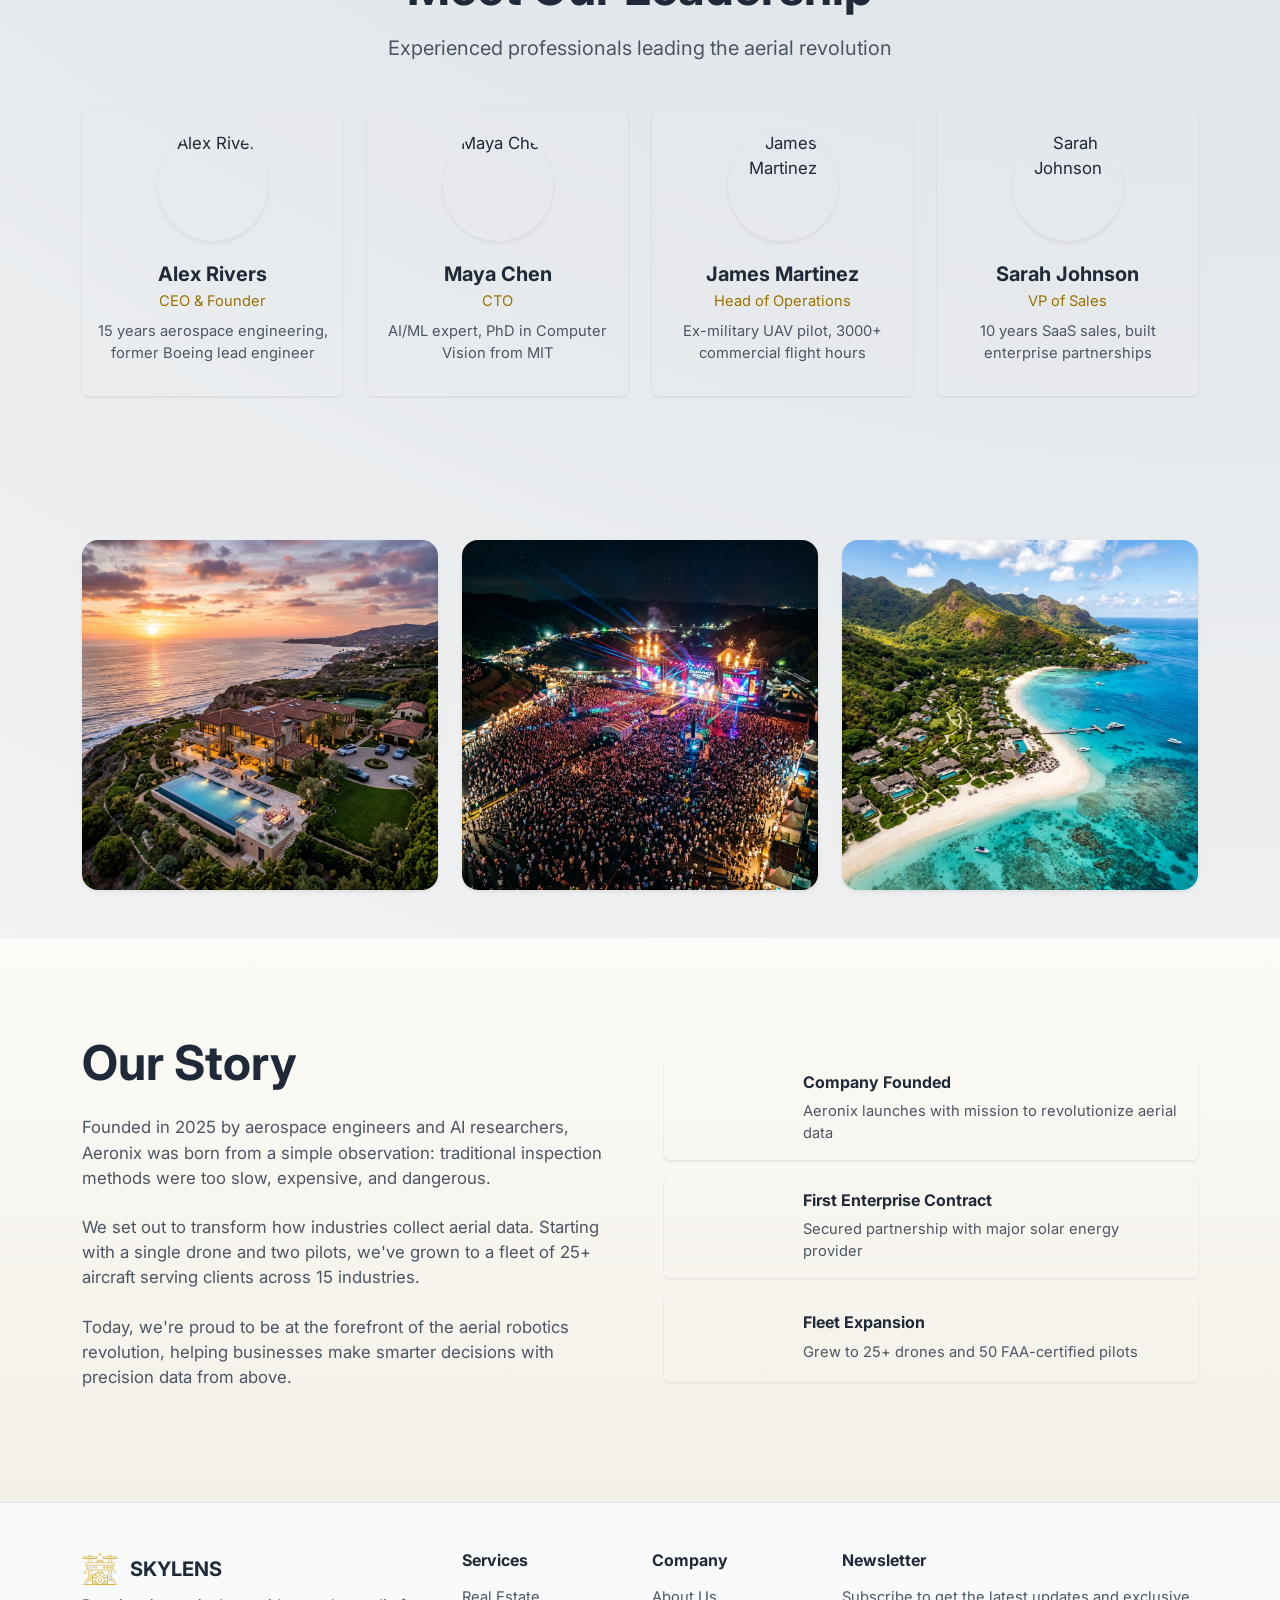
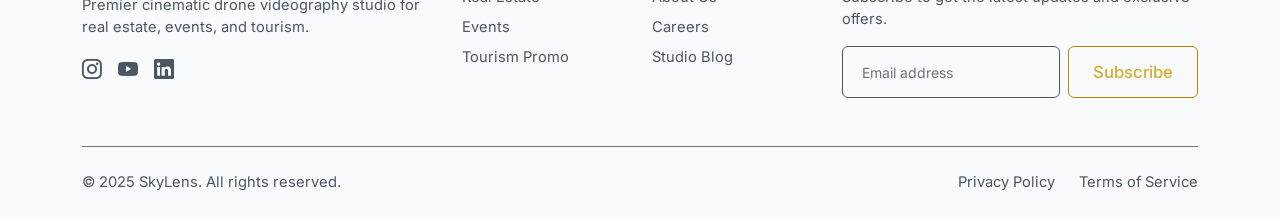
==== commit 42400b3b: "92cent" ====
--- a/about.html
+++ b/about.html
@@ -444,6 +444,10 @@
     <script src="https://cdn.jsdelivr.net/npm/bootstrap@5.3.0/dist/js/bootstrap.bundle.min.js"></script>
     <script type="module" src="assets/js/main.js"></script>
     <script type="module" src="assets/js/theme.js"></script>
+<!-- Back To Top Button -->
+<button id="backToTop" class="back-to-top" aria-label="Back to Top">
+    <i class="bi bi-arrow-up"></i>
+</button>
 </body>
 
-</html>+</html>
--- a/assets/css/style.css
+++ b/assets/css/style.css
@@ -1927,4 +1927,71 @@
     color: white;
     transform: translateY(-5px);
     box-shadow: 0 6px 16px rgba(0,0,0,0.4);
-}+}/*==================================
+    BACK TO TOP BUTTON
+===================================*/
+
+.back-to-top{
+    position: fixed;
+    bottom: 30px;
+    right: 30px;
+
+    width: 55px;
+    height: 55px;
+
+    border: none;
+    border-radius: 50%;
+
+    background: linear-gradient(135deg,var(--autonix-blue),var(--autonix-blue-soft));
+    color: #fff;
+
+    display: flex;
+    align-items: center;
+    justify-content: center;
+
+    font-size: 22px;
+    cursor: pointer;
+
+    box-shadow: 0 8px 25px rgba(0,0,0,.25);
+
+    opacity: 0;
+    visibility: hidden;
+    transform: translateY(20px);
+
+    transition: all .35s ease;
+    z-index: 9999;
+}
+
+.back-to-top.show{
+    opacity:1;
+    visibility:visible;
+    transform:translateY(0);
+}
+
+.back-to-top:hover{
+    transform:translateY(-5px);
+    box-shadow:0 12px 35px rgba(212,175,55,.4);
+}
+
+.back-to-top:active{
+    transform:scale(.95);
+}
+
+@media(max-width:768px){
+
+    .back-to-top{
+        width:48px;
+        height:48px;
+        right:20px;
+        bottom:20px;
+        font-size:18px;
+    }
+
+}
+/*==================================
+    PLACEHOLDER TEXT VISIBILITY
+===================================*/
+::placeholder {
+    color: var(--text-muted) !important;
+    opacity: 0.8 !important;
+}
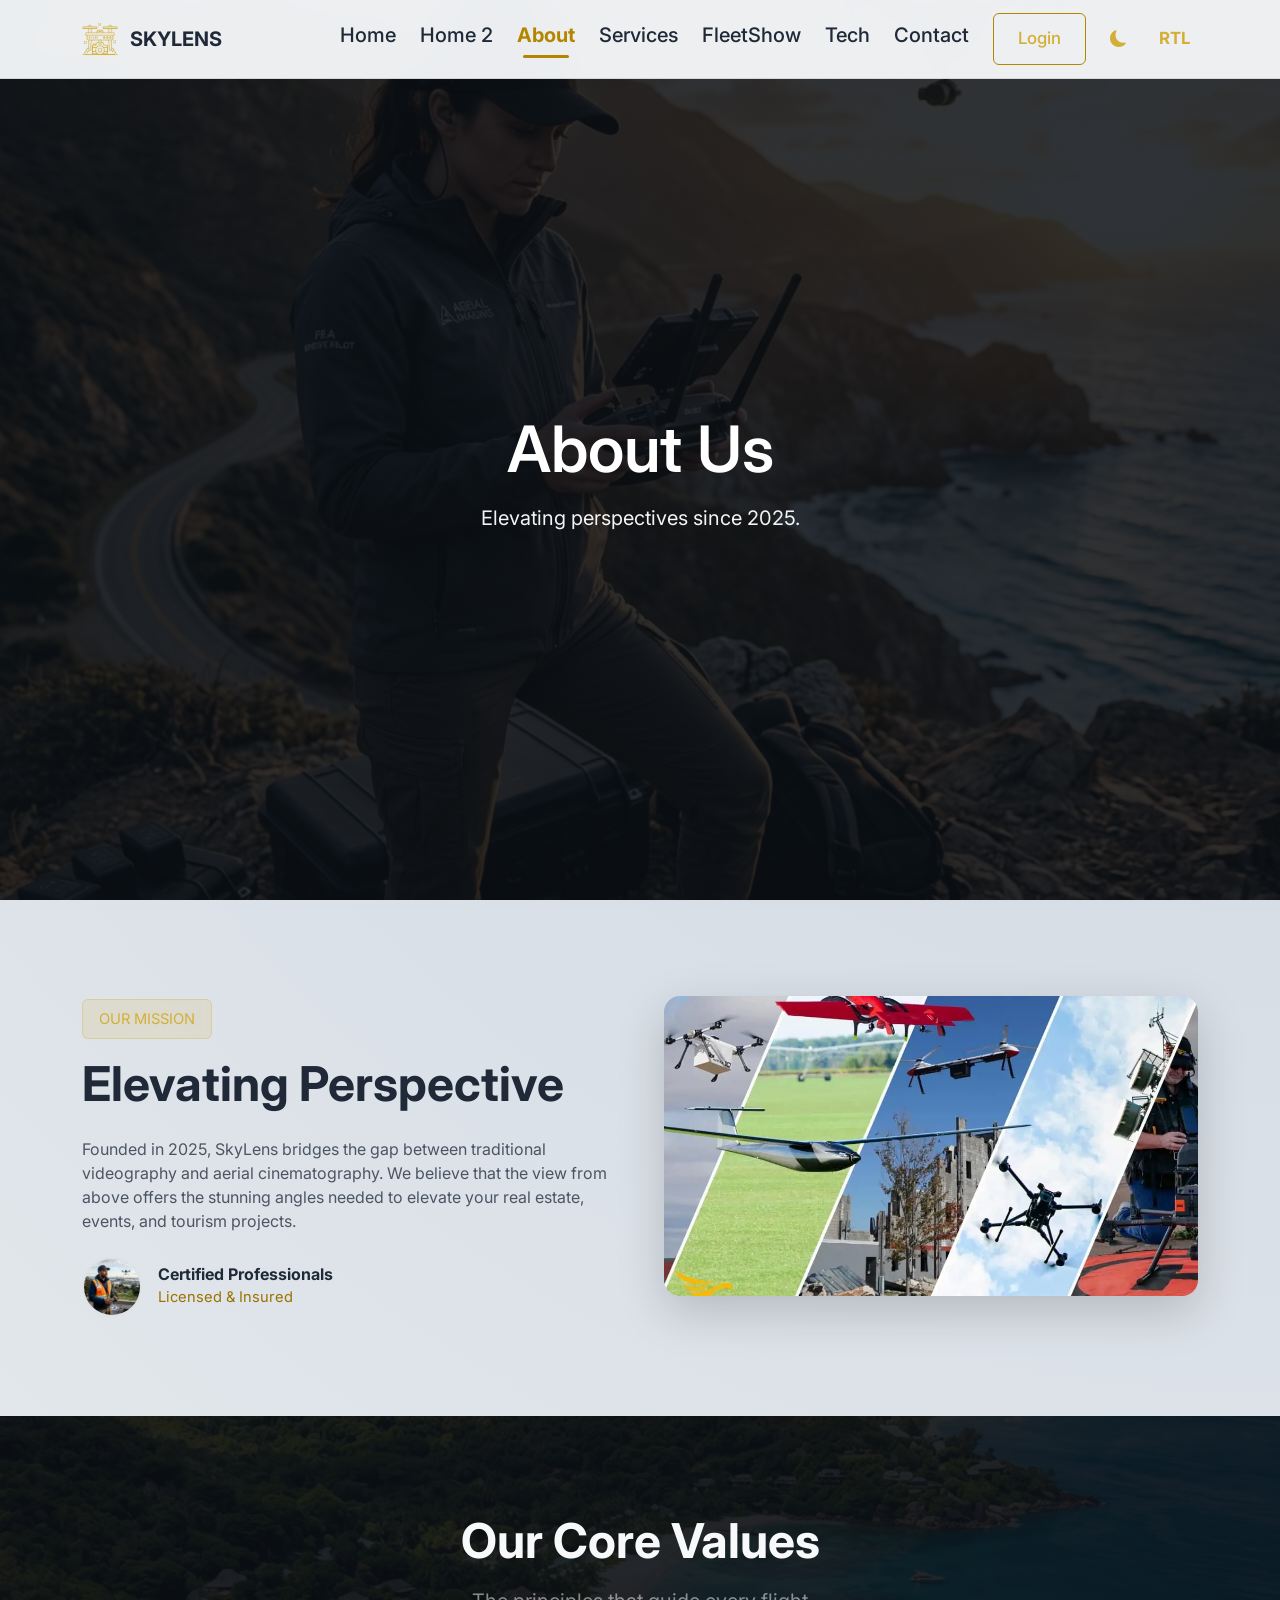
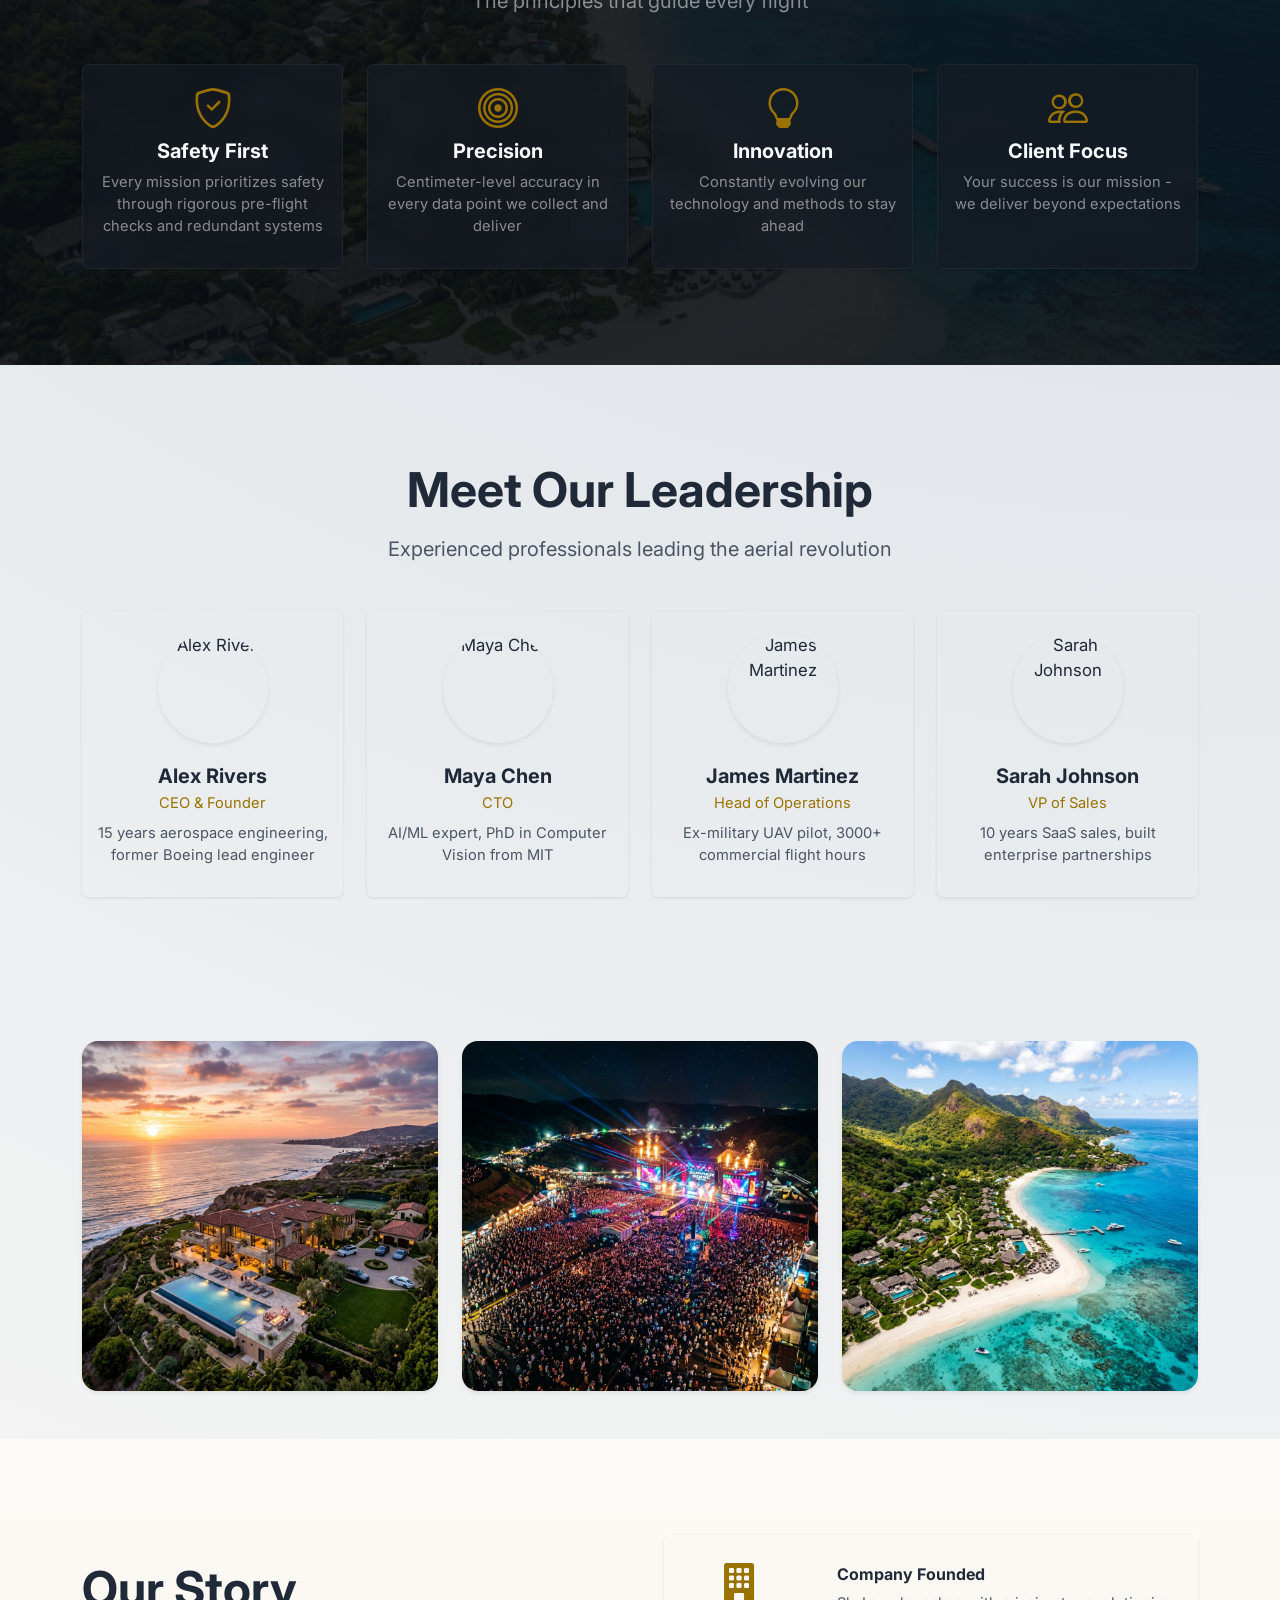
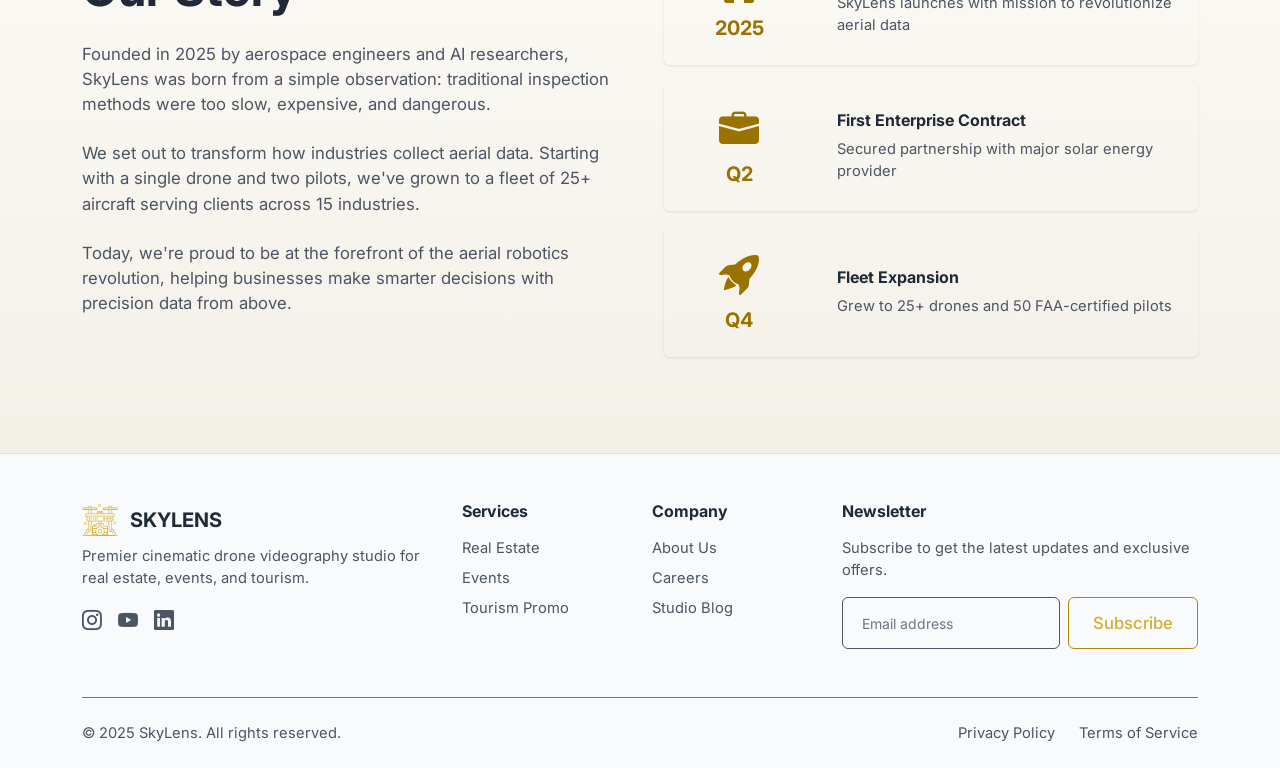
==== commit 93750a50: "intconcer1" ====
--- a/about.html
+++ b/about.html
@@ -334,7 +334,7 @@
                     <h2 class="display-5 fw-bold text-white mb-4 text-center text-lg-start">Our Story</h2>
                     <img src="Droneshero.webp" alt="Drone Fleet" class="img-fluid rounded-4 shadow-lg mb-4 d-lg-none">
                     <p class="text-gray mb-4">
-                        Founded in 2025 by aerospace engineers and AI researchers, Aeronix was born from a simple
+                        Founded in 2025 by aerospace engineers and AI researchers, SkyLens was born from a simple
                         observation: traditional inspection methods were too slow, expensive, and dangerous.
                     </p>
                     <p class="text-gray mb-4">
@@ -349,29 +349,36 @@
                 <div class="col-lg-6">
                     <div class="row g-3">
                         <div class="col-12">
-                            <div class="service-card text-center text-md-start d-md-flex align-items-center gap-4">
-                                <div class="text-cyan fw-bold h2 mb-3 mb-md-0" style="min-width: 100px;">2025</div>
-                                <div>
+                            <div class="service-card text-center text-md-start d-flex flex-column flex-md-row align-items-center gap-4 p-4">
+                                <div class="d-flex flex-column align-items-center justify-content-center text-cyan" style="min-width: 100px;">
+                                    <i class="bi bi-building-fill h1 mb-2"></i>
+                                    <span class="fw-bold h5 mb-0">2025</span>
+                                </div>
+                                <div class="text-md-start text-center border-md-start ps-md-4 border-secondary w-100">
                                     <h6 class="text-white fw-bold mb-2">Company Founded</h6>
-                                    <p class="text-gray small mb-0">Aeronix launches with mission to revolutionize
-                                        aerial data</p>
+                                    <p class="text-gray small mb-0">SkyLens launches with mission to revolutionize aerial data</p>
                                 </div>
                             </div>
                         </div>
                         <div class="col-12">
-                            <div class="service-card text-center text-md-start d-md-flex align-items-center gap-4">
-                                <div class="text-cyan fw-bold h2 mb-3 mb-md-0" style="min-width: 100px;">Q2</div>
-                                <div>
+                            <div class="service-card text-center text-md-start d-flex flex-column flex-md-row align-items-center gap-4 p-4">
+                                <div class="d-flex flex-column align-items-center justify-content-center text-cyan" style="min-width: 100px;">
+                                    <i class="bi bi-briefcase-fill h1 mb-2"></i>
+                                    <span class="fw-bold h5 mb-0">Q2</span>
+                                </div>
+                                <div class="text-md-start text-center border-md-start ps-md-4 border-secondary w-100">
                                     <h6 class="text-white fw-bold mb-2">First Enterprise Contract</h6>
-                                    <p class="text-gray small mb-0">Secured partnership with major solar energy provider
-                                    </p>
+                                    <p class="text-gray small mb-0">Secured partnership with major solar energy provider</p>
                                 </div>
                             </div>
                         </div>
                         <div class="col-12">
-                            <div class="service-card text-center text-md-start d-md-flex align-items-center gap-4">
-                                <div class="text-cyan fw-bold h2 mb-3 mb-md-0" style="min-width: 100px;">Q4</div>
-                                <div>
+                            <div class="service-card text-center text-md-start d-flex flex-column flex-md-row align-items-center gap-4 p-4">
+                                <div class="d-flex flex-column align-items-center justify-content-center text-cyan" style="min-width: 100px;">
+                                    <i class="bi bi-rocket-takeoff-fill h1 mb-2"></i>
+                                    <span class="fw-bold h5 mb-0">Q4</span>
+                                </div>
+                                <div class="text-md-start text-center border-md-start ps-md-4 border-secondary w-100">
                                     <h6 class="text-white fw-bold mb-2">Fleet Expansion</h6>
                                     <p class="text-gray small mb-0">Grew to 25+ drones and 50 FAA-certified pilots</p>
                                 </div>
--- a/assets/css/style.css
+++ b/assets/css/style.css
@@ -455,7 +455,7 @@
 /* Gradient Buttons */
 .btn-gradient {
     background: linear-gradient(135deg, var(--autonix-blue), var(--autonix-blue-soft));
-    border: none;
+    border: 1px solid transparent;
     color: white;
     padding: 0.75rem 1.5rem;
     border-radius: 6px;
@@ -928,6 +928,10 @@
 
 .hover-text-white:hover {
     color: white !important;
+}
+
+[data-theme="light"] .hover-text-white:hover {
+    color: var(--text-main) !important;
 }
 
 /* Contact Form Container with Glassmorphism */
@@ -1799,12 +1803,17 @@
 }
 
 .hero-section {
-    min-height: 80vh;
+    min-height: 100vh;
     display: flex;
     align-items: center;
 }
 
 .page-header {
+    min-height: 100vh;
+    display: flex;
+    align-items: center;
+    justify-content: center;
+    flex-direction: column;
     text-align: center;
 }
 
@@ -1977,6 +1986,11 @@
     transform:scale(.95);
 }
 
+[dir="rtl"] .back-to-top {
+    right: auto;
+    left: 30px;
+}
+
 @media(max-width:768px){
 
     .back-to-top{
@@ -1987,6 +2001,11 @@
         font-size:18px;
     }
 
+    [dir="rtl"] .back-to-top {
+        right: auto;
+        left: 20px;
+    }
+
 }
 /*==================================
     PLACEHOLDER TEXT VISIBILITY
@@ -1995,3 +2014,52 @@
     color: var(--text-muted) !important;
     opacity: 0.8 !important;
 }
+
+/*==================================
+    GLOBAL FOCUS RESET
+===================================*/
+*:focus,
+*:focus-visible,
+button:focus,
+a:focus,
+input:focus,
+textarea:focus,
+.btn:focus,
+.nav-link:focus {
+    outline: none !important;
+    box-shadow: none !important;
+}
+
+/*==================================
+    MOBILE TAG SCALE
+===================================*/
+@media (max-width: 767px) {
+    .mobile-tag-scale {
+        padding: 0.5rem !important;
+        min-width: 100px !important;
+    }
+    .mobile-tag-scale .small {
+        font-size: 0.6rem !important;
+    }
+    .mobile-tag-scale .tag-value {
+        font-size: 1.1rem !important;
+    }
+    .mobile-tag-scale .flight-time-text {
+        font-size: 0.55rem !important;
+        letter-spacing: 0.5px !important;
+    }
+    .mobile-tag-scale .rounded-circle {
+        width: 6px !important;
+        height: 6px !important;
+    }
+}
+
+/*==================================
+    AUTH FORMS INPUT HEIGHT FIX
+===================================*/
+#loginForm input.form-control,
+#loginForm button.btn,
+#signupForm input.form-control,
+#signupForm button.btn {
+    height: 52px !important;
+}
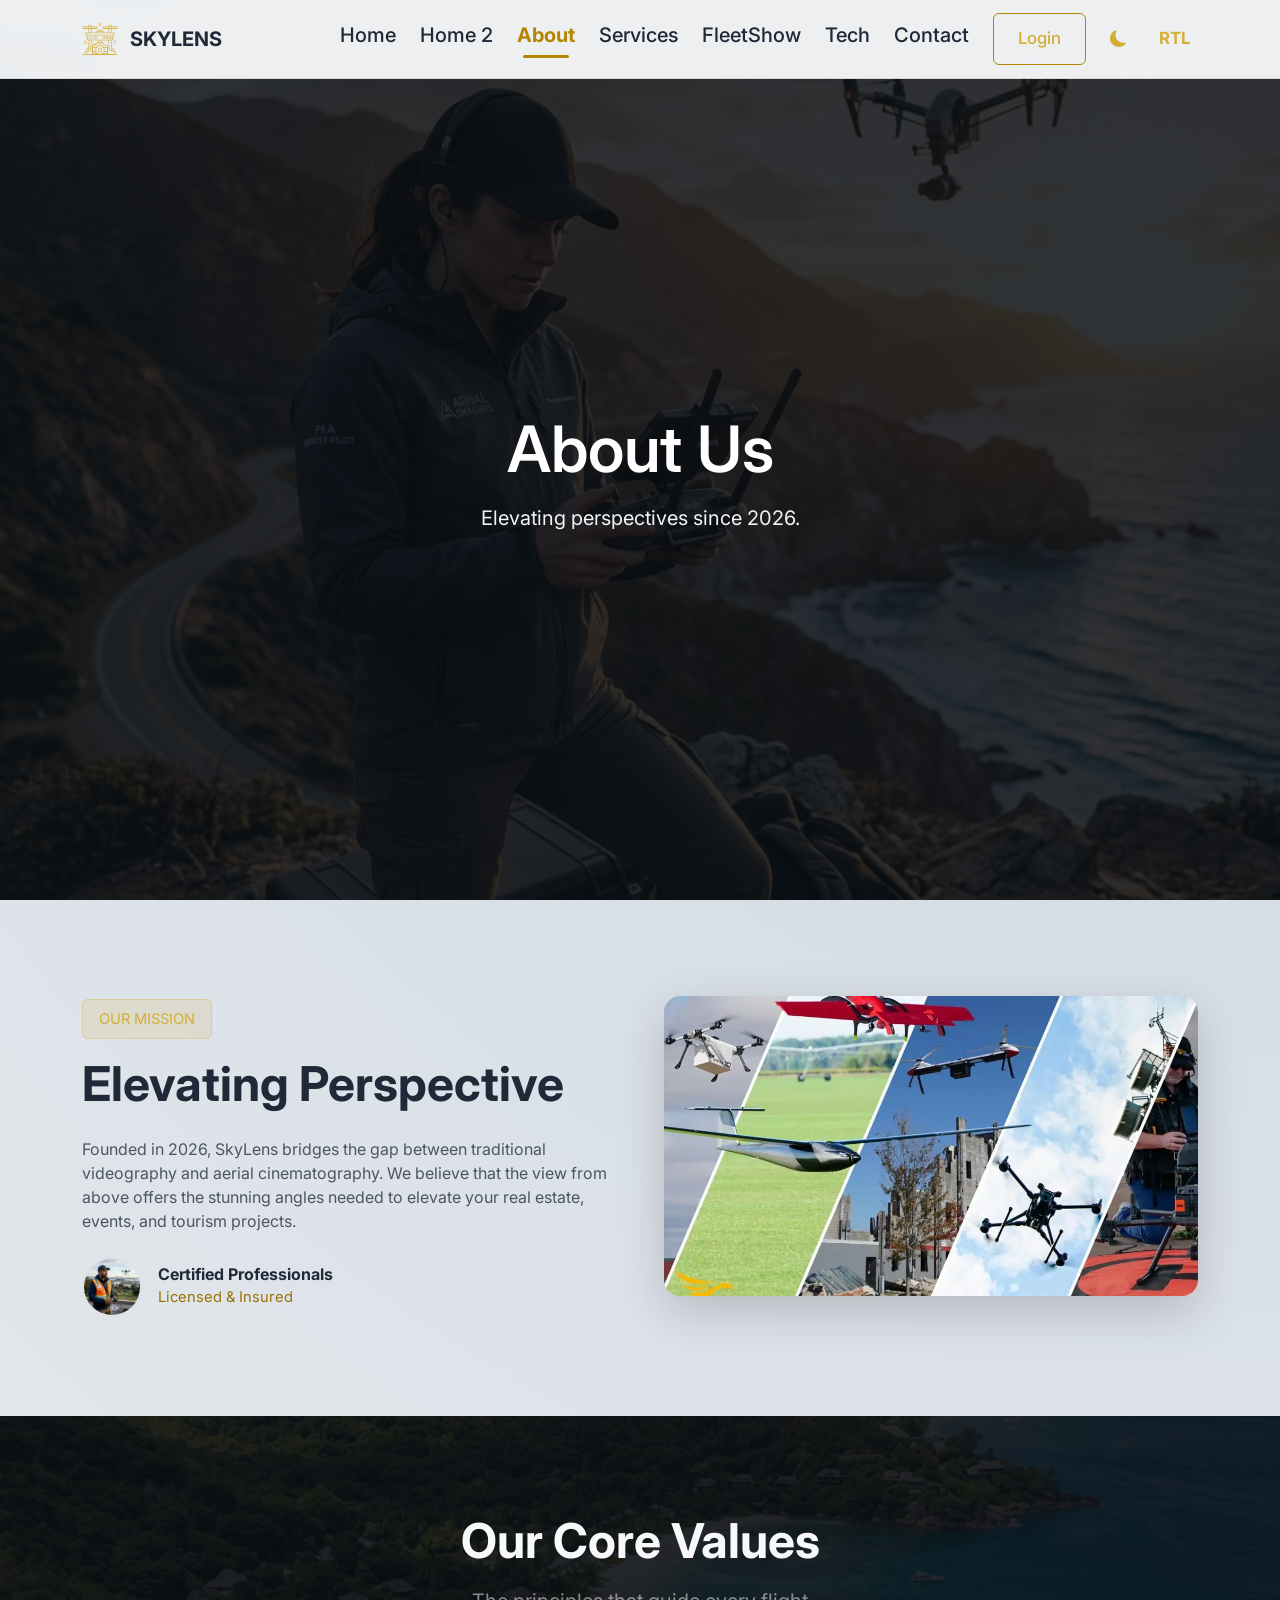
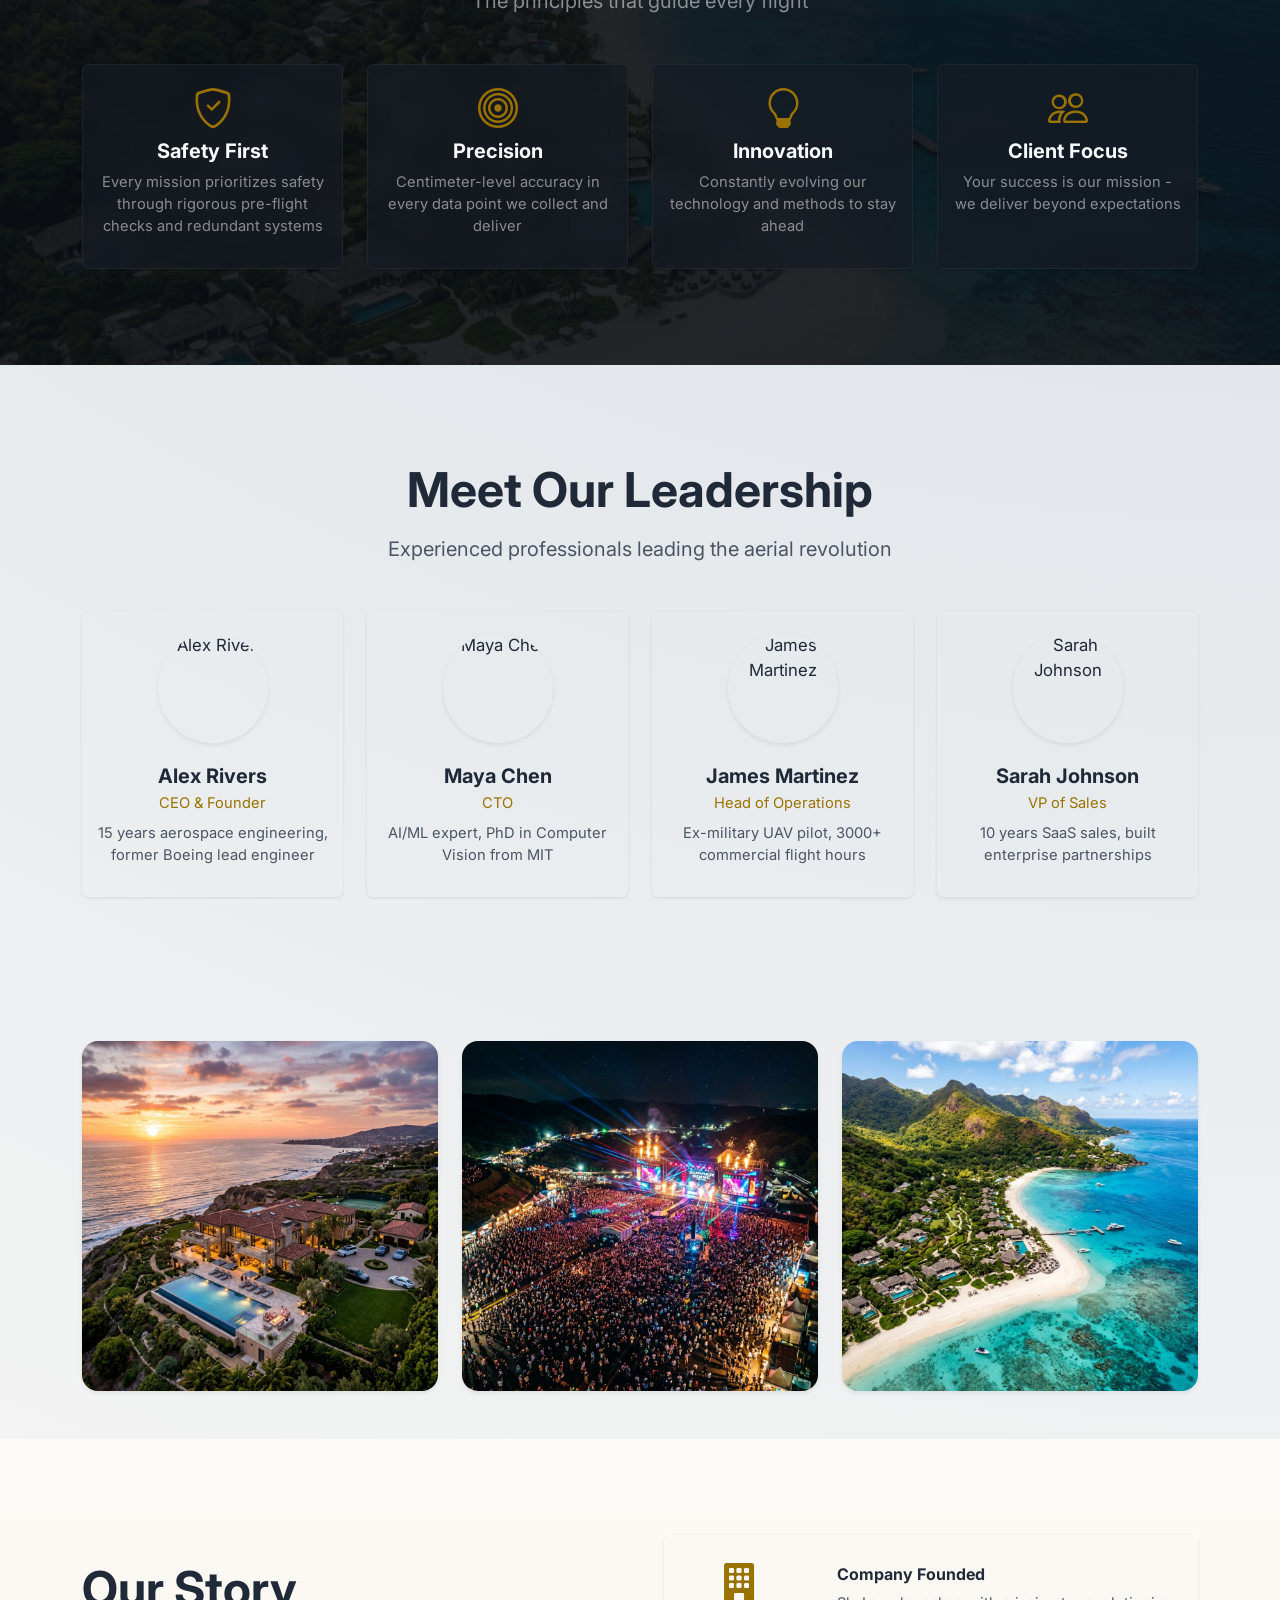
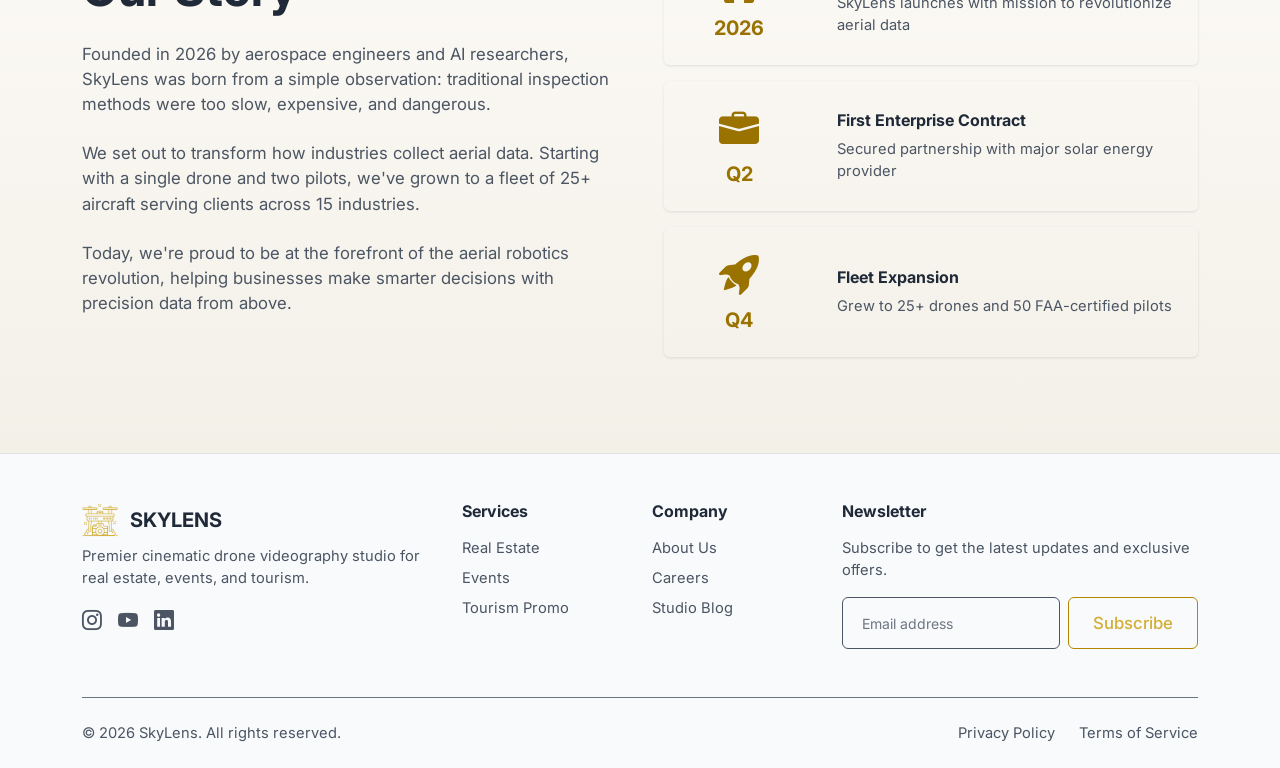
==== commit 9e4d609e: "int2" ====
--- a/about.html
+++ b/about.html
@@ -8,7 +8,7 @@
 
     <!-- SEO Meta Tags -->
     <meta name="description"
-        content="Learn about SkyLens, the premier cinematic drone videography provider for real estate, events, and tourism. Founded in 2025 with FAA-certified pilots.">
+        content="Learn about SkyLens, the premier cinematic drone videography provider for real estate, events, and tourism. Founded in 2026 with FAA-certified pilots.">
     <meta name="keywords"
         content="about aerial studio, drone videography company, FAA certified pilots, aerial videographers">
 
@@ -24,7 +24,7 @@
     <meta name="twitter:url" content="https://aerialdronestudio.com/about.html">
     <meta name="twitter:title" content="About Us | SkyLens">
     <meta name="twitter:description"
-        content="Premier cinematic drone videography provider founded in 2025 with FAA-certified pilots.">
+        content="Premier cinematic drone videography provider founded in 2026 with FAA-certified pilots.">
     <link rel="preconnect" href="https://fonts.googleapis.com">
     <link rel="preconnect" href="https://fonts.gstatic.com" crossorigin>
     <link href="https://fonts.googleapis.com/css2?family=Inter:wght@300;400;500;600;700;800&display=swap"
@@ -107,11 +107,11 @@
         </div>
     </nav>
 
-    <div class="page-header"
-        style="background: linear-gradient(rgba(11, 15, 20, 0.85), rgba(11, 15, 20, 0.85)), url('assets/img/header_about_1782537150040.png') no-repeat center center/cover;">
+    <div class="page-header about-page-header"
+        style="background-image: linear-gradient(rgba(11, 15, 20, 0.85), rgba(11, 15, 20, 0.85)), url('assets/img/header_about_1782537150040.png');">
         <div class="container">
             <h1 class="display-4 fw-bold text-white mb-3">About Us</h1>
-            <p class="text-gray mx-auto lead" style="max-width: 600px;">Elevating perspectives since 2025.</p>
+            <p class="text-gray mx-auto lead" style="max-width: 600px;">Elevating perspectives since 2026.</p>
         </div>
     </div>
 
@@ -150,7 +150,7 @@
                     <div class="d-inline-flex align-items-center gap-2 badge-custom mb-3"><span
                             class="text-gold text-uppercase fw-medium small tracking-wider">Our Mission</span></div>
                     <h2 class="display-5 fw-bold text-white mb-4">Elevating Perspective</h2>
-                    <p class="text-gray lead fs-6 mb-4">Founded in 2025, SkyLens bridges the gap between traditional
+                    <p class="text-gray lead fs-6 mb-4">Founded in 2026, SkyLens bridges the gap between traditional
                         videography and aerial cinematography. We believe that the view from above offers the stunning
                         angles needed to
                         elevate your real estate, events, and tourism projects.</p>
@@ -334,7 +334,7 @@
                     <h2 class="display-5 fw-bold text-white mb-4 text-center text-lg-start">Our Story</h2>
                     <img src="Droneshero.webp" alt="Drone Fleet" class="img-fluid rounded-4 shadow-lg mb-4 d-lg-none">
                     <p class="text-gray mb-4">
-                        Founded in 2025 by aerospace engineers and AI researchers, SkyLens was born from a simple
+                        Founded in 2026 by aerospace engineers and AI researchers, SkyLens was born from a simple
                         observation: traditional inspection methods were too slow, expensive, and dangerous.
                     </p>
                     <p class="text-gray mb-4">
@@ -352,7 +352,7 @@
                             <div class="service-card text-center text-md-start d-flex flex-column flex-md-row align-items-center gap-4 p-4">
                                 <div class="d-flex flex-column align-items-center justify-content-center text-cyan" style="min-width: 100px;">
                                     <i class="bi bi-building-fill h1 mb-2"></i>
-                                    <span class="fw-bold h5 mb-0">2025</span>
+                                    <span class="fw-bold h5 mb-0">2026</span>
                                 </div>
                                 <div class="text-md-start text-center border-md-start ps-md-4 border-secondary w-100">
                                     <h6 class="text-white fw-bold mb-2">Company Founded</h6>
@@ -440,7 +440,7 @@
             </div>
             <div
                 class="border-top border-secondary pt-4 d-flex flex-column flex-md-row justify-content-between align-items-center gap-3 text-muted small">
-                <div>&copy; 2025 SkyLens. All rights reserved.</div>
+                <div>&copy; 2026 SkyLens. All rights reserved.</div>
                 <div class="d-flex gap-4">
                     <a href="privacy.html" class="footer-link">Privacy Policy</a>
                     <a href="privacy.html" class="footer-link">Terms of Service</a>
--- a/assets/css/style.css
+++ b/assets/css/style.css
@@ -82,11 +82,19 @@
     border-color: #d4af37 !important;
 }
 
+.form-select {
+    background-image: url("data:image/svg+xml,%3csvg xmlns='http://www.w3.org/2000/svg' viewBox='0 0 16 16'%3e%3cpath fill='none' stroke='%23e5e7eb' stroke-linecap='round' stroke-linejoin='round' stroke-width='2' d='m2 5 6 6 6-6'/%3e%3c/svg%3e");
+}
+
 .form-select option {
     background-color: var(--autonix-bg);
     color: var(--text-main);
 }
 
+[data-theme="light"] .form-select {
+    background-image: url("data:image/svg+xml,%3csvg xmlns='http://www.w3.org/2000/svg' viewBox='0 0 16 16'%3e%3cpath fill='none' stroke='%231f2937' stroke-linecap='round' stroke-linejoin='round' stroke-width='2' d='m2 5 6 6 6-6'/%3e%3c/svg%3e") !important;
+}
+
 [data-theme="light"] .form-select option {
     background-color: #ffffff;
     color: var(--text-main);
@@ -96,8 +104,8 @@
     color: var(--text-main) !important;
 }
 
-[data-theme="light"] .text-gray,
-[data-theme="light"] .text-muted {
+.text-gray,
+.text-muted {
     color: var(--text-muted) !important;
 }
 
@@ -2063,3 +2071,50 @@
 #signupForm button.btn {
     height: 52px !important;
 }
+
+/*==================================
+    HERO SECTION RESPONSIVENESS
+===================================*/
+@media (max-width: 1024px) {
+    .hero-section,
+    .page-header,
+    #home2-hero {
+        min-height: auto !important;
+        padding-top: 160px !important;
+        padding-bottom: 100px !important;
+    }
+}
+
+/* Auth Toggles placement for Mobile vs Desktop */
+.auth-toggles {
+    position: absolute;
+    top: 1rem;
+    right: 1rem;
+    z-index: 10;
+}
+
+@media (min-width: 576px) {
+    .auth-toggles {
+        top: 1.5rem;
+        right: 1.5rem;
+    }
+}
+
+@media (max-width: 575.98px) {
+    .auth-page-main {
+        padding-top: 4.5rem !important;
+    }
+}
+
+/* About Page Hero Image Crop for Desktop */
+.about-page-header {
+    background-repeat: no-repeat;
+    background-position: center center;
+    background-size: cover;
+}
+
+@media (min-width: 992px) {
+    .about-page-header {
+        background-position: center 25%;
+    }
+}
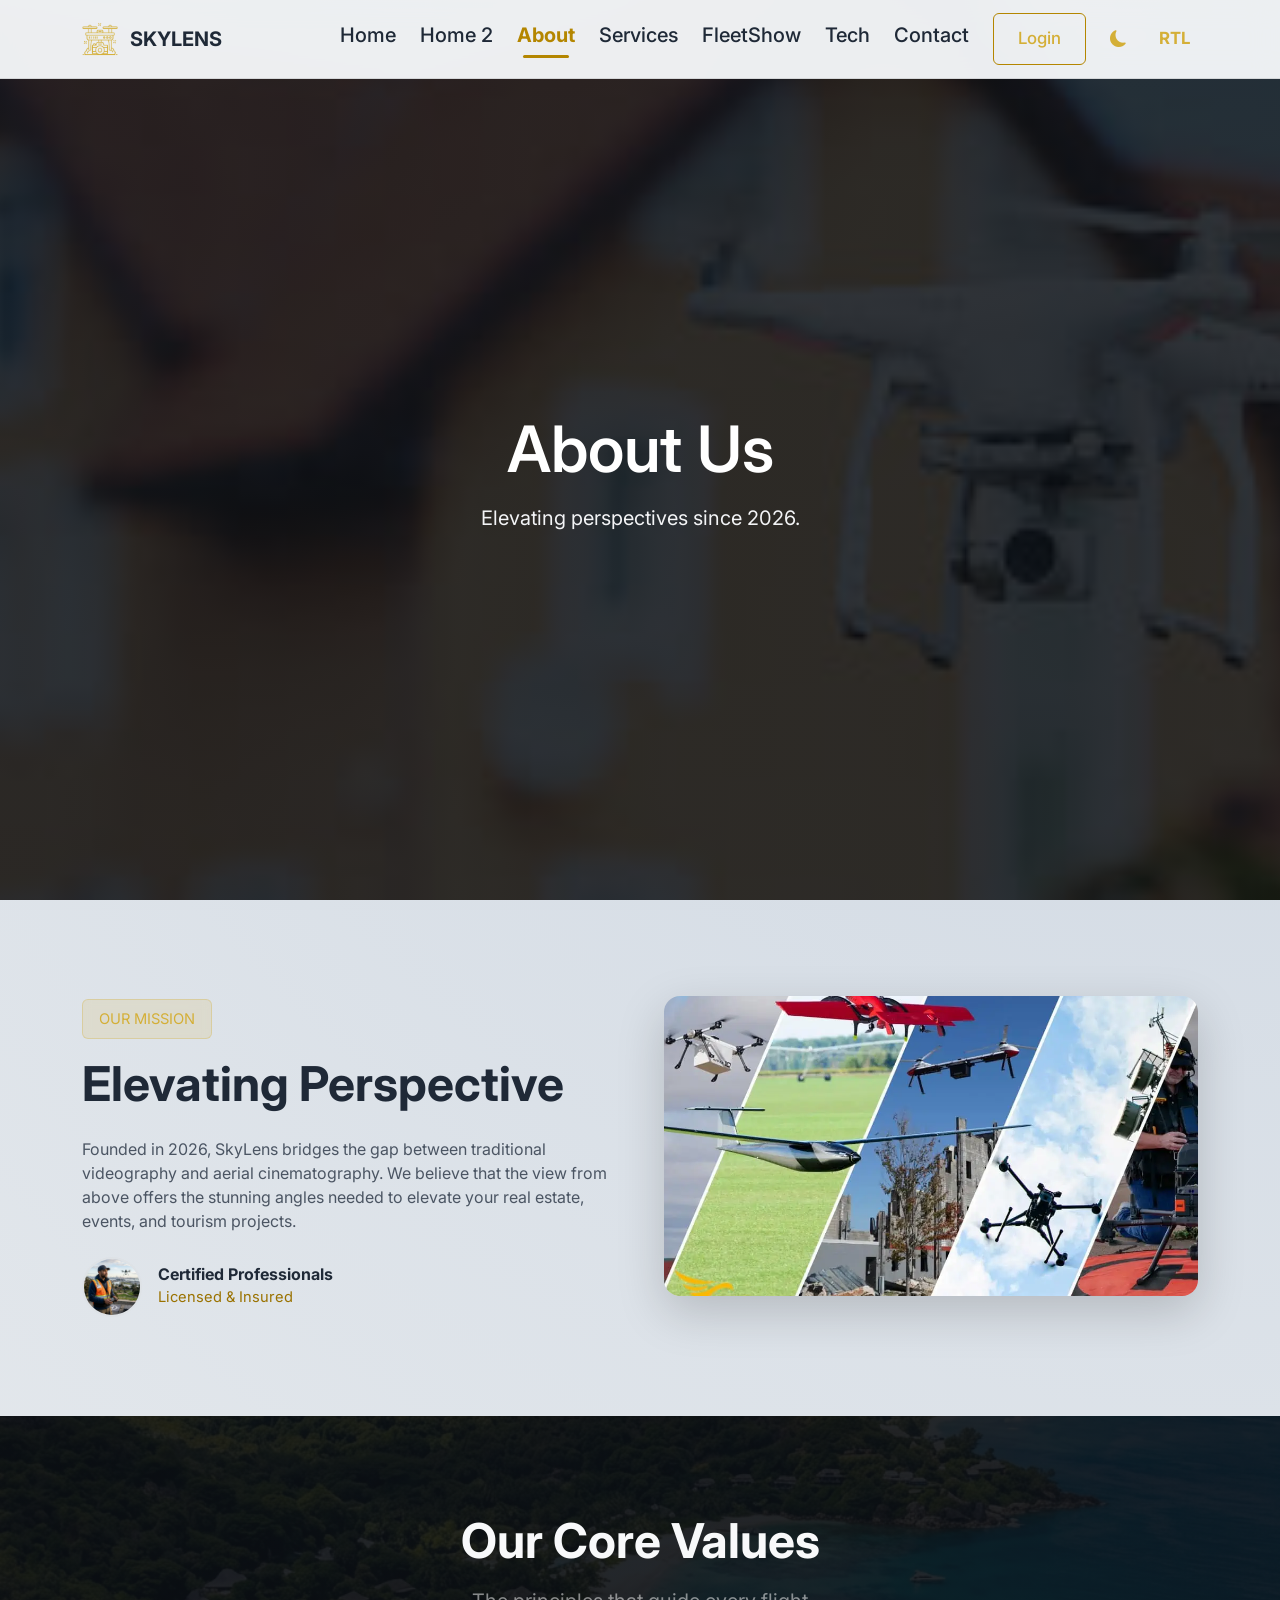
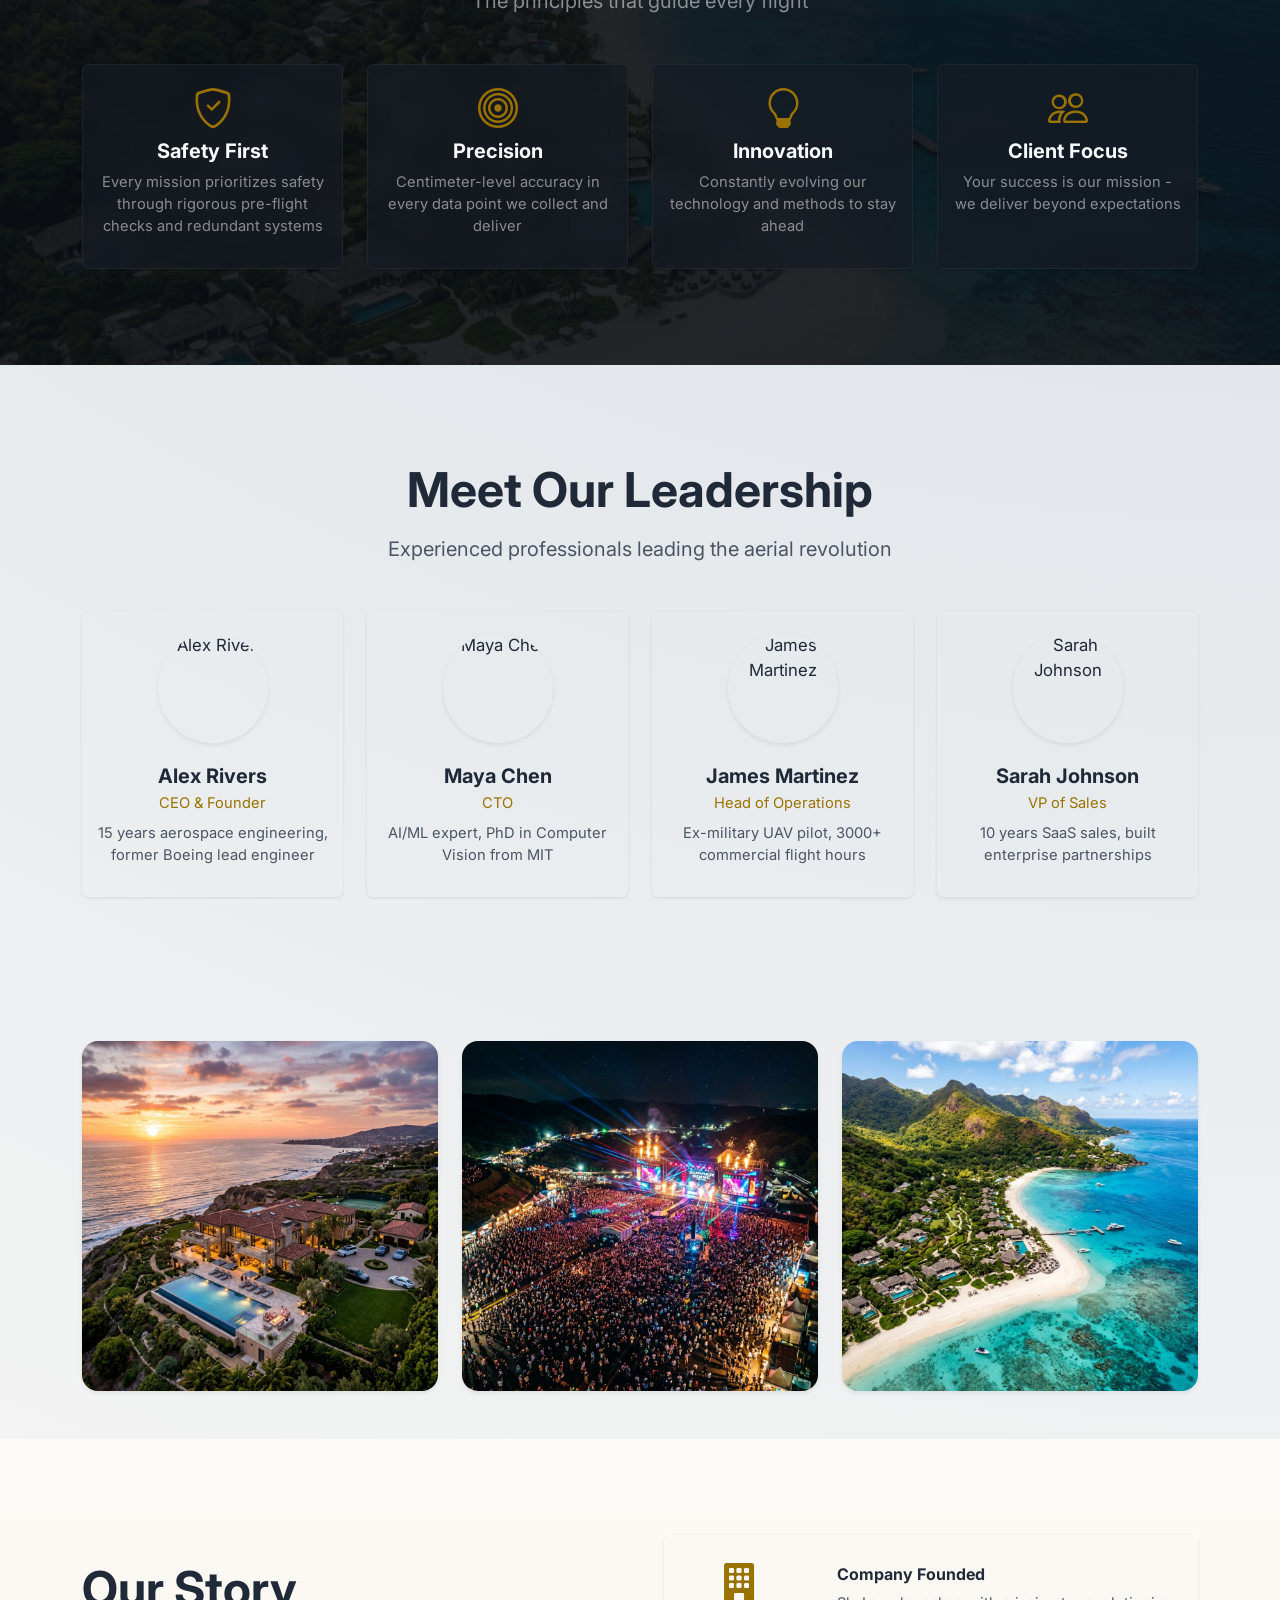
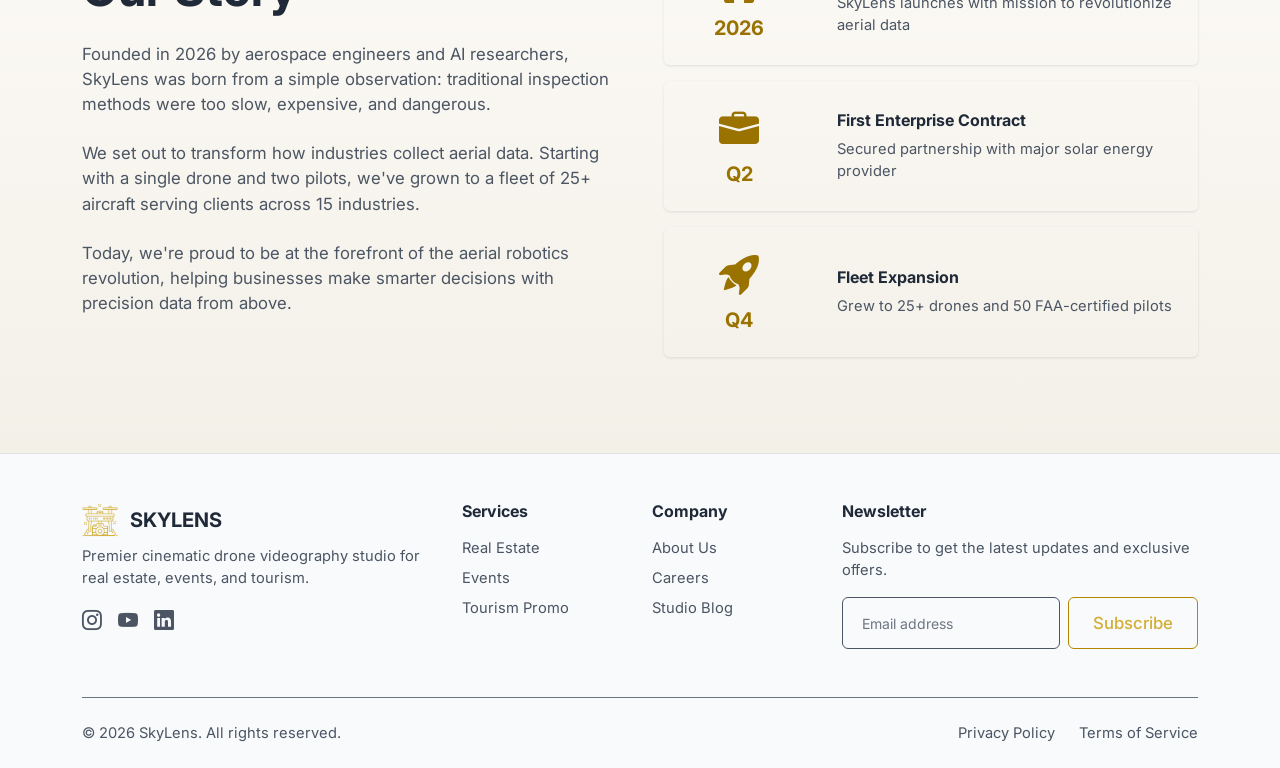
==== commit 5767466d: "final" ====
--- a/about.html
+++ b/about.html
@@ -108,7 +108,7 @@
     </nav>
 
     <div class="page-header about-page-header"
-        style="background-image: linear-gradient(rgba(11, 15, 20, 0.85), rgba(11, 15, 20, 0.85)), url('assets/img/header_about_1782537150040.png');">
+        style="background-image: linear-gradient(rgba(11, 15, 20, 0.85), rgba(11, 15, 20, 0.85)), url('assets/img/about.jfif');">
         <div class="container">
             <h1 class="display-4 fw-bold text-white mb-3">About Us</h1>
             <p class="text-gray mx-auto lead" style="max-width: 600px;">Elevating perspectives since 2026.</p>
@@ -195,7 +195,8 @@
                         style="background: rgba(22, 28, 36, 0.7); backdrop-filter: blur(10px);">
                         <i class="bi bi-bullseye text-cyan fs-1 mb-3"></i>
                         <h5 class="text-light fw-bold mb-2">Precision</h5>
-                        <p class="text-white-50 small">Centimeter-level accuracy in every data point we collect and deliver
+                        <p class="text-white-50 small">Centimeter-level accuracy in every data point we collect and
+                            deliver
                         </p>
                     </div>
                 </div>
@@ -234,8 +235,8 @@
                     <div class="service-card text-center">
                         <div class="rounded-circle bg-transparent d-inline-flex align-items-center justify-content-center mb-3"
                             style="width: 120px; height: 120px; border: 2px solid var(--cyan); padding: 5px;">
-                            <img src="https://randomuser.me/api/portraits/men/41.jpg"
-                                alt="Alex Rivers" class="img-fluid rounded-circle shadow-sm"
+                            <img src="https://randomuser.me/api/portraits/men/41.jpg" alt="Alex Rivers"
+                                class="img-fluid rounded-circle shadow-sm"
                                 style="object-fit: cover; width: 100%; height: 100%;">
                         </div>
                         <h5 class="text-white fw-bold mb-1">Alex Rivers</h5>
@@ -247,8 +248,9 @@
                     <div class="service-card text-center">
                         <div class="rounded-circle bg-transparent d-inline-flex align-items-center justify-content-center mb-3"
                             style="width: 120px; height: 120px; border: 2px solid var(--cyan); padding: 5px;">
-                            <img src="https://randomuser.me/api/portraits/women/44.jpg"
-                                alt="Maya Chen" class="img-fluid rounded-circle shadow-sm" style="object-fit: cover; width: 100%; height: 100%;">
+                            <img src="https://randomuser.me/api/portraits/women/44.jpg" alt="Maya Chen"
+                                class="img-fluid rounded-circle shadow-sm"
+                                style="object-fit: cover; width: 100%; height: 100%;">
                         </div>
                         <h5 class="text-white fw-bold mb-1">Maya Chen</h5>
                         <p class="text-cyan small mb-2">CTO</p>
@@ -259,8 +261,8 @@
                     <div class="service-card text-center">
                         <div class="rounded-circle bg-transparent d-inline-flex align-items-center justify-content-center mb-3"
                             style="width: 120px; height: 120px; border: 2px solid var(--cyan); padding: 5px;">
-                            <img src="https://randomuser.me/api/portraits/men/33.jpg"
-                                alt="James Martinez" class="img-fluid rounded-circle shadow-sm"
+                            <img src="https://randomuser.me/api/portraits/men/33.jpg" alt="James Martinez"
+                                class="img-fluid rounded-circle shadow-sm"
                                 style="object-fit: cover; width: 100%; height: 100%;">
                         </div>
                         <h5 class="text-white fw-bold mb-1">James Martinez</h5>
@@ -272,8 +274,8 @@
                     <div class="service-card text-center">
                         <div class="rounded-circle bg-transparent d-inline-flex align-items-center justify-content-center mb-3"
                             style="width: 120px; height: 120px; border: 2px solid var(--cyan); padding: 5px;">
-                            <img src="https://randomuser.me/api/portraits/women/68.jpg"
-                                alt="Sarah Johnson" class="img-fluid rounded-circle shadow-sm"
+                            <img src="https://randomuser.me/api/portraits/women/68.jpg" alt="Sarah Johnson"
+                                class="img-fluid rounded-circle shadow-sm"
                                 style="object-fit: cover; width: 100%; height: 100%;">
                         </div>
                         <h5 class="text-white fw-bold mb-1">Sarah Johnson</h5>
@@ -349,32 +351,40 @@
                 <div class="col-lg-6">
                     <div class="row g-3">
                         <div class="col-12">
-                            <div class="service-card text-center text-md-start d-flex flex-column flex-md-row align-items-center gap-4 p-4">
-                                <div class="d-flex flex-column align-items-center justify-content-center text-cyan" style="min-width: 100px;">
+                            <div
+                                class="service-card text-center text-md-start d-flex flex-column flex-md-row align-items-center gap-4 p-4">
+                                <div class="d-flex flex-column align-items-center justify-content-center text-cyan"
+                                    style="min-width: 100px;">
                                     <i class="bi bi-building-fill h1 mb-2"></i>
                                     <span class="fw-bold h5 mb-0">2026</span>
                                 </div>
                                 <div class="text-md-start text-center border-md-start ps-md-4 border-secondary w-100">
                                     <h6 class="text-white fw-bold mb-2">Company Founded</h6>
-                                    <p class="text-gray small mb-0">SkyLens launches with mission to revolutionize aerial data</p>
+                                    <p class="text-gray small mb-0">SkyLens launches with mission to revolutionize
+                                        aerial data</p>
                                 </div>
                             </div>
                         </div>
                         <div class="col-12">
-                            <div class="service-card text-center text-md-start d-flex flex-column flex-md-row align-items-center gap-4 p-4">
-                                <div class="d-flex flex-column align-items-center justify-content-center text-cyan" style="min-width: 100px;">
+                            <div
+                                class="service-card text-center text-md-start d-flex flex-column flex-md-row align-items-center gap-4 p-4">
+                                <div class="d-flex flex-column align-items-center justify-content-center text-cyan"
+                                    style="min-width: 100px;">
                                     <i class="bi bi-briefcase-fill h1 mb-2"></i>
                                     <span class="fw-bold h5 mb-0">Q2</span>
                                 </div>
                                 <div class="text-md-start text-center border-md-start ps-md-4 border-secondary w-100">
                                     <h6 class="text-white fw-bold mb-2">First Enterprise Contract</h6>
-                                    <p class="text-gray small mb-0">Secured partnership with major solar energy provider</p>
+                                    <p class="text-gray small mb-0">Secured partnership with major solar energy provider
+                                    </p>
                                 </div>
                             </div>
                         </div>
                         <div class="col-12">
-                            <div class="service-card text-center text-md-start d-flex flex-column flex-md-row align-items-center gap-4 p-4">
-                                <div class="d-flex flex-column align-items-center justify-content-center text-cyan" style="min-width: 100px;">
+                            <div
+                                class="service-card text-center text-md-start d-flex flex-column flex-md-row align-items-center gap-4 p-4">
+                                <div class="d-flex flex-column align-items-center justify-content-center text-cyan"
+                                    style="min-width: 100px;">
                                     <i class="bi bi-rocket-takeoff-fill h1 mb-2"></i>
                                     <span class="fw-bold h5 mb-0">Q4</span>
                                 </div>
@@ -451,10 +461,10 @@
     <script src="https://cdn.jsdelivr.net/npm/bootstrap@5.3.0/dist/js/bootstrap.bundle.min.js"></script>
     <script type="module" src="assets/js/main.js"></script>
     <script type="module" src="assets/js/theme.js"></script>
-<!-- Back To Top Button -->
-<button id="backToTop" class="back-to-top" aria-label="Back to Top">
-    <i class="bi bi-arrow-up"></i>
-</button>
+    <!-- Back To Top Button -->
+    <button id="backToTop" class="back-to-top" aria-label="Back to Top">
+        <i class="bi bi-arrow-up"></i>
+    </button>
 </body>
 
-</html>
+</html>
--- a/assets/css/style.css
+++ b/assets/css/style.css
@@ -530,6 +530,9 @@
     text-align: center;
     position: relative;
     color: white;
+    background-size: cover;
+    background-position: center top;
+    background-repeat: no-repeat;
 }
 
 /* Hero Section (Index Only) */
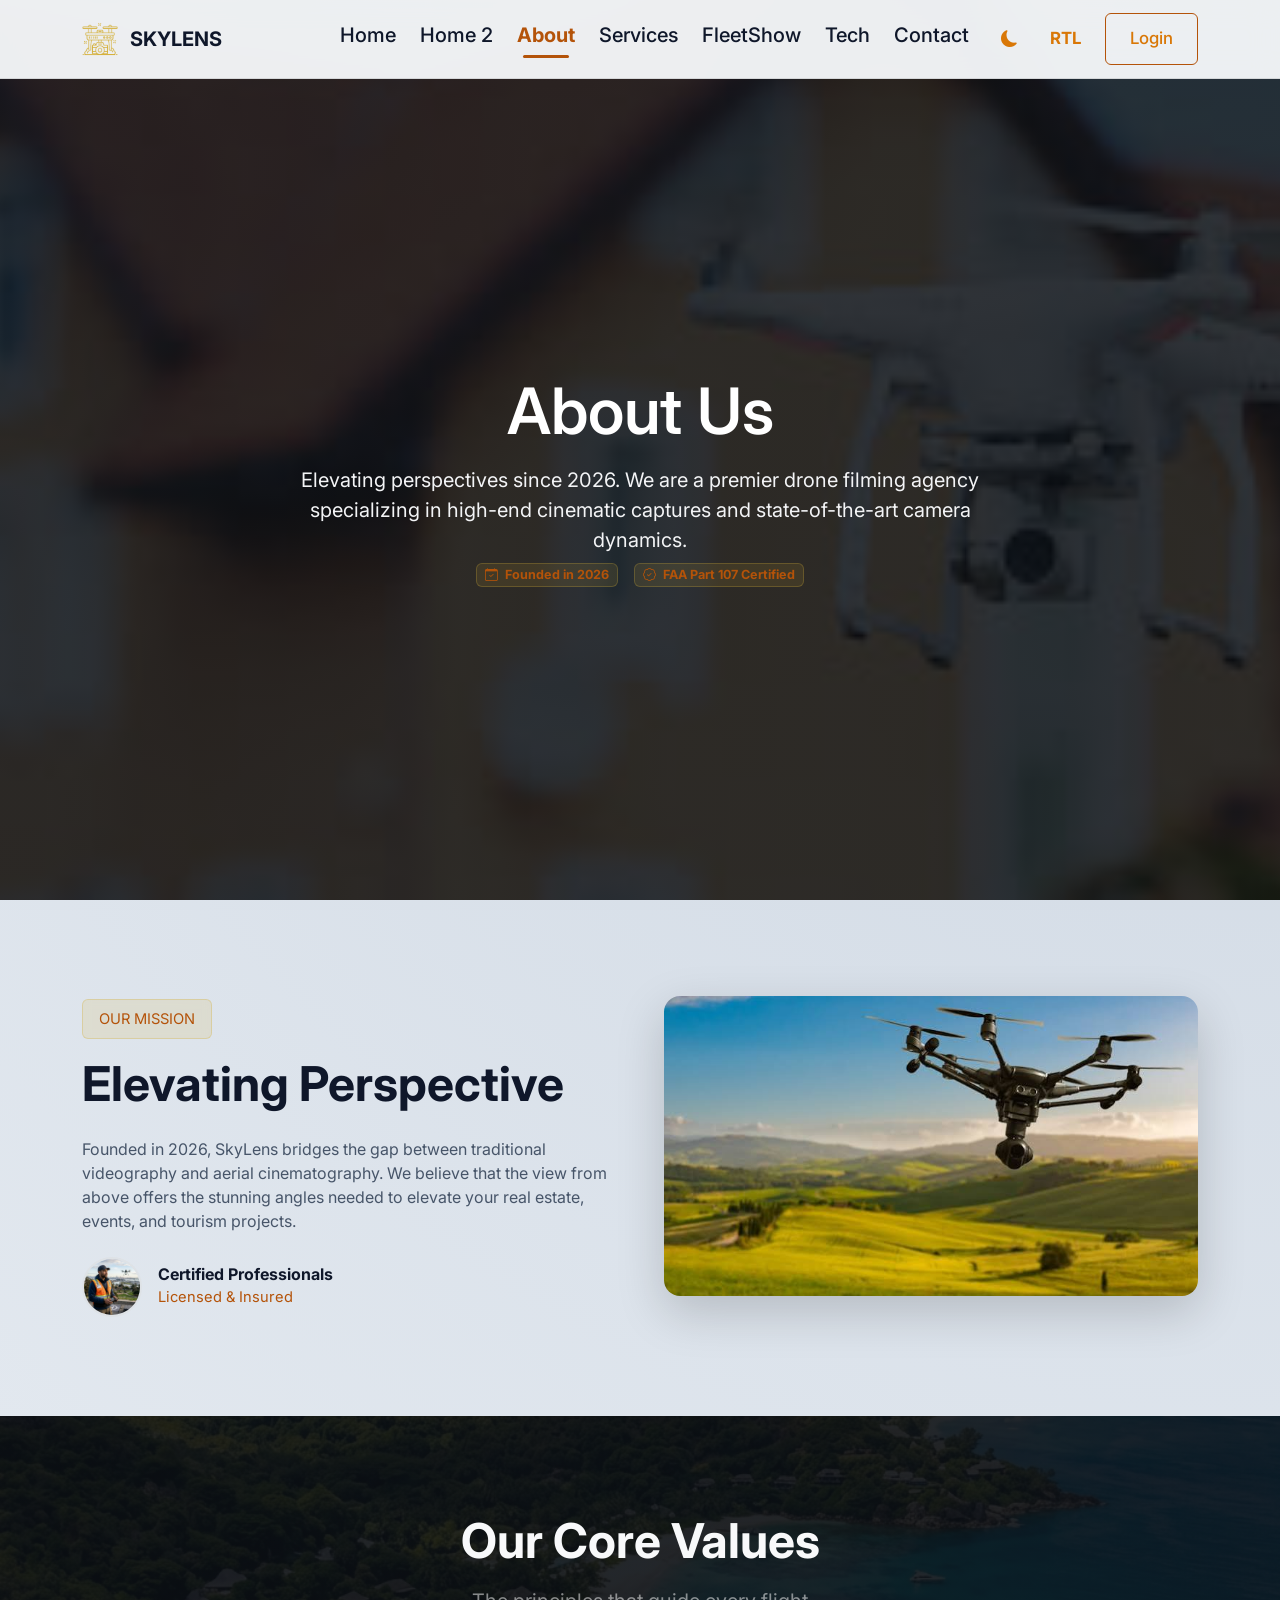
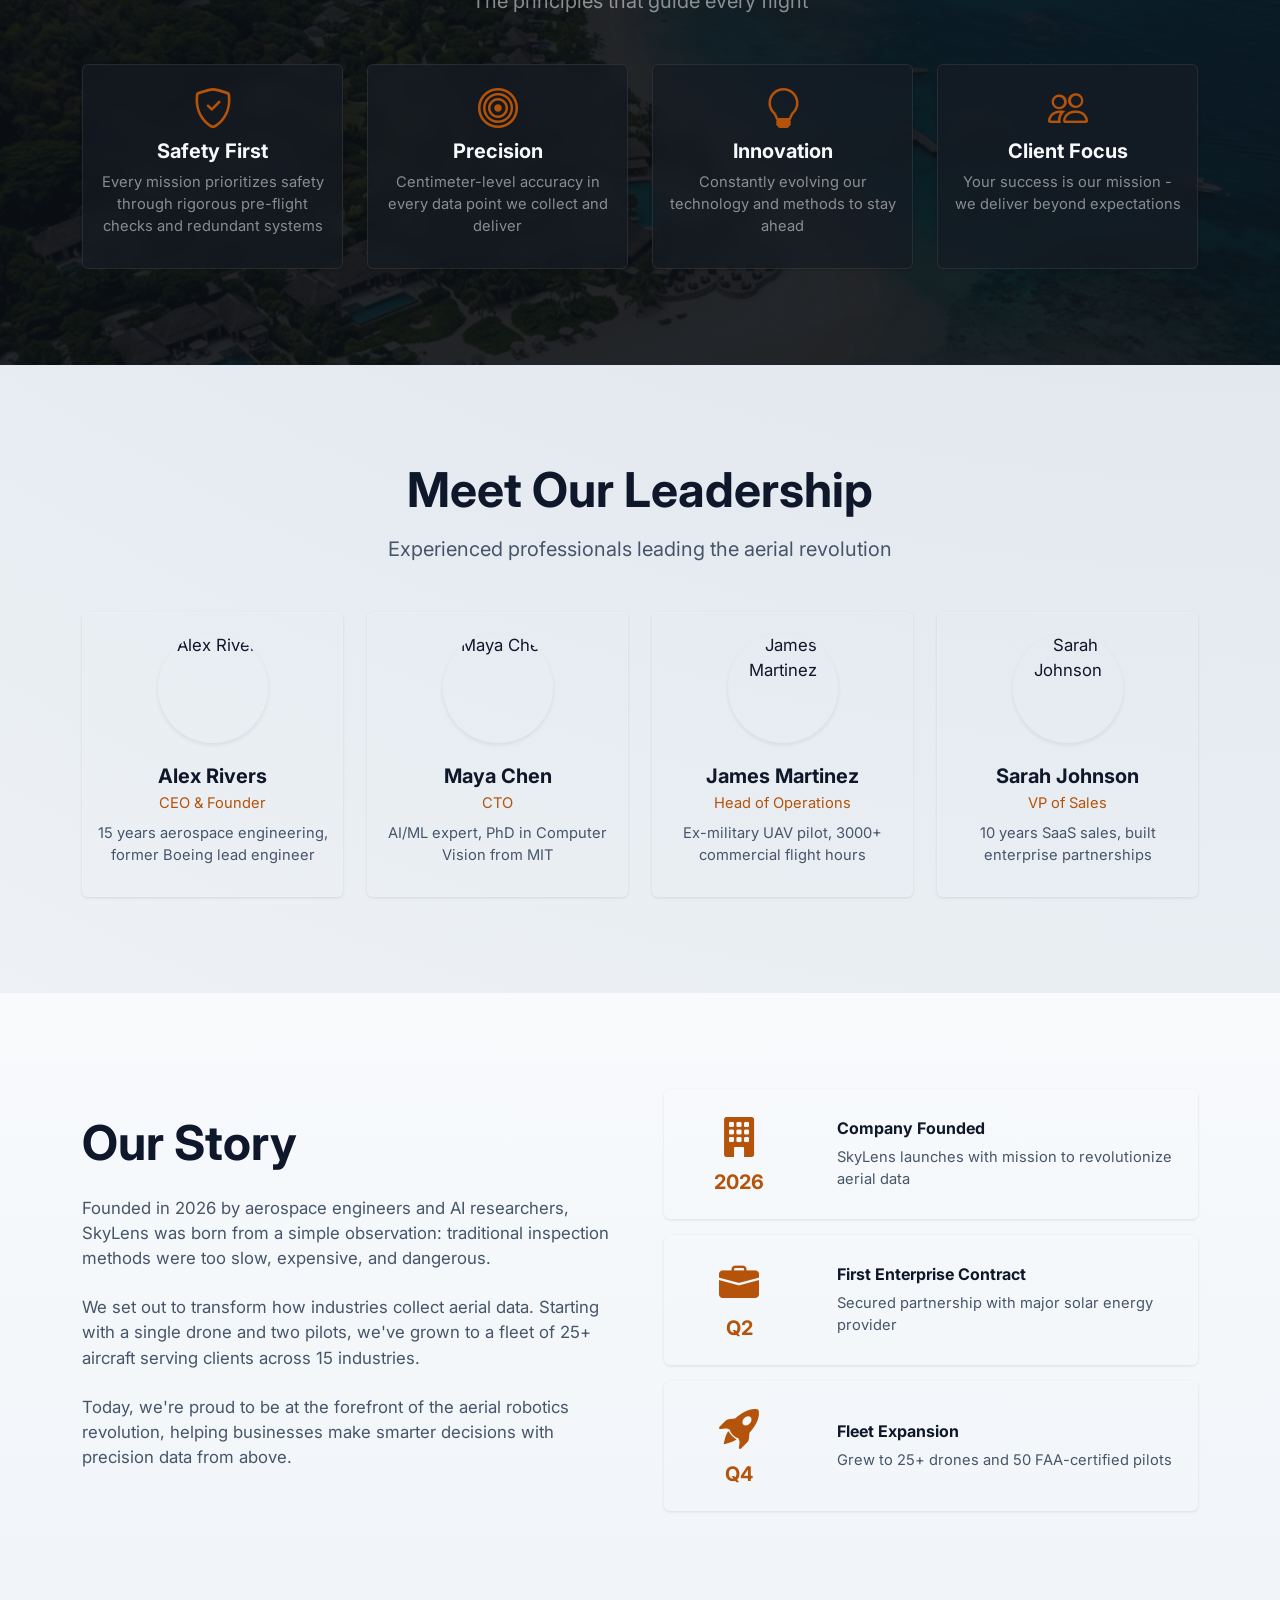
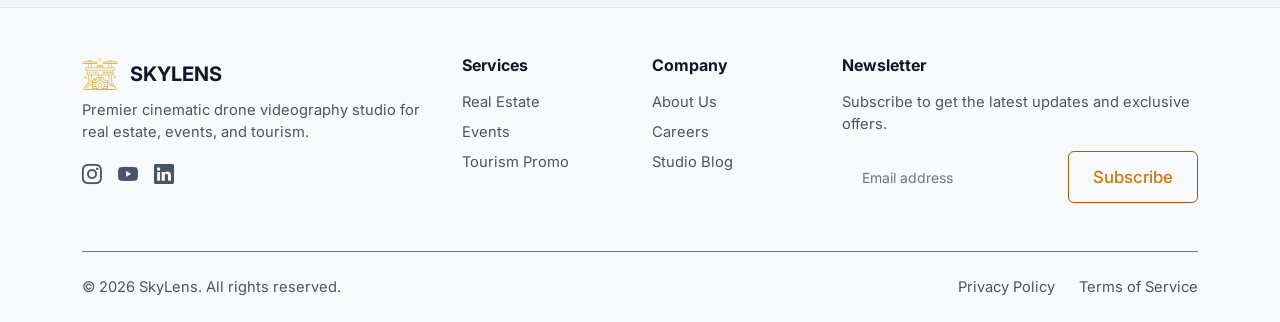
==== commit 65f908ed: "clientcorrections1" ====
--- a/about.html
+++ b/about.html
@@ -55,6 +55,7 @@
                     style="white-space: nowrap;" title="Toggle RTL">
                     <span class="rtl-text fw-bold">RTL</span>
                 </button>
+                <a href="login.html" class="btn btn-sm btn-outline-custom d-custom-none">Login</a>
 
                 <!-- Nav Toggle Button -->
                 <button class="navbar-toggler border-0 shadow-none text-main" type="button" data-bs-toggle="offcanvas"
@@ -87,9 +88,8 @@
                         <!-- Auth Buttons -->
                         <li class="nav-item" id="authButtons">
                             <div class="d-flex gap-2 align-items-center mt-3 mt-lg-0">
-                                <a href="login.html" class="btn btn-sm btn-outline-custom">Login</a>
                                 <button
-                                    class="theme-toggle btn btn-sm btn-outline-custom border-0 p-2 d-none d-custom-block ms-2"
+                                    class="theme-toggle btn btn-sm btn-outline-custom border-0 p-2 d-none d-custom-block"
                                     style="white-space: nowrap;">
                                     <i class="bi bi-sun-fill"></i>
                                 </button>
@@ -98,6 +98,7 @@
                                     style="white-space: nowrap;" title="Toggle RTL">
                                     <span class="rtl-text fw-bold">RTL</span>
                                 </button>
+                                <a href="login.html" class="btn btn-sm btn-outline-custom ms-2">Login</a>
                             </div>
                         </li>
 
@@ -111,7 +112,15 @@
         style="background-image: linear-gradient(rgba(11, 15, 20, 0.85), rgba(11, 15, 20, 0.85)), url('assets/img/about.jfif');">
         <div class="container">
             <h1 class="display-4 fw-bold text-white mb-3">About Us</h1>
-            <p class="text-gray mx-auto lead" style="max-width: 600px;">Elevating perspectives since 2026.</p>
+            <p class="text-gray mx-auto lead mb-2" style="max-width: 700px;">Elevating perspectives since 2026. We are a
+                premier drone filming agency specializing in high-end cinematic captures and state-of-the-art camera
+                dynamics.</p>
+            <div class="d-flex justify-content-center gap-3">
+                <span class="badge bg-gold-translucent text-gold"><i class="bi bi-calendar-check me-1"></i> Founded in
+                    2026</span>
+                <span class="badge bg-gold-translucent text-gold"><i class="bi bi-patch-check me-1"></i> FAA Part 107
+                    Certified</span>
+            </div>
         </div>
     </div>
 
@@ -121,7 +130,7 @@
                 <!-- Statistics Cards -->
                 <div class="col-lg-6 order-lg-2">
                     <div class="position-relative">
-                        <img src="Droneshero.webp" alt="Drone in action"
+                        <img src="assets/img/Elevating_Perspective.jfif" alt="Drone in action"
                             class="img-fluid rounded-4 shadow-lg mb-4 w-100" style="object-fit: cover; height: 300px;">
                         <!-- <div class="row g-4 mt-1">
                             <div class="col-md-6">
@@ -288,7 +297,7 @@
     </section>
 
     <!-- Image Gallery -->
-    <section class="py-5">
+    <!-- <section class="py-5">
         <div class="container">
             <div class="row g-4">
                 <div class="col-md-4">
@@ -326,7 +335,7 @@
                 </div>
             </div>
         </div>
-    </section>
+    </section> -->
 
     <!-- Company Story -->
     <section class="py-5 section-bg-gradient">
--- a/assets/css/style.css
+++ b/assets/css/style.css
@@ -1,34 +1,34 @@
 :root {
-    --autonix-bg: #111111;
-    --autonix-dark: #0a0a0a;
-    --autonix-blue: #d4af37;
-    --autonix-blue-soft: #fcd34d;
-    --autonix-cyan: #eab308;
-    --text-main: #e5e7eb;
+    --autonix-bg: #0b0f19;
+    --autonix-dark: #070a13;
+    --autonix-blue: #d4af37; /* Brand Gold Primary */
+    --autonix-blue-soft: #fcd34d; /* Brand Gold Hover */
+    --autonix-cyan: #d4af37; /* Consistent Brand Accent */
+    --text-main: #f3f4f6;
     --text-muted: #9ca3af;
 }
 
 /* Light Mode Theme */
 [data-theme="light"] {
-    --autonix-bg: #fdfbf7;
-    --autonix-dark: #f3f0e8;
-    --autonix-blue: #b48600;
-    --autonix-blue-soft: #d4af37;
-    --autonix-cyan: #9a7200;
-    --text-main: #1f2937;
-    --text-muted: #4b5563;
+    --autonix-bg: #f8fafc;
+    --autonix-dark: #f1f5f9;
+    --autonix-blue: #b45309; /* Readable Deep Amber-Gold */
+    --autonix-blue-soft: #d97706;
+    --autonix-cyan: #b45309;
+    --text-main: #0f172a;
+    --text-muted: #475569;
     --card-bg: #ffffff;
-    --card-border: #e5e7eb;
-    --input-bg: #f9fafb;
-    --input-border: #d1d5db;
+    --card-border: #e2e8f0;
+    --input-bg: #f8fafc;
+    --input-border: #cbd5e1;
 }
 
 /* Dark Mode specific variables */
 :root {
-    --card-bg: rgba(255, 255, 255, 0.04);
-    --card-border: rgba(255, 255, 255, 0.05);
-    --input-bg: transparent;
-    --input-border: #4b5563;
+    --card-bg: rgba(255, 255, 255, 0.03);
+    --card-border: rgba(255, 255, 255, 0.08);
+    --input-bg: rgba(255, 255, 255, 0.02);
+    --input-border: rgba(255, 255, 255, 0.15);
 }
 
 /* Smooth transitions for theme changes */
@@ -1694,11 +1694,17 @@
 }
 
 .text-gold {
-    color: #d4af37 !important;
+    color: var(--autonix-blue) !important;
 }
 
 .bg-gold {
-    background-color: #d4af37 !important;
+    background-color: var(--autonix-blue) !important;
+}
+
+.bg-gold-translucent {
+    background-color: rgba(212, 175, 55, 0.12) !important;
+    border: 1px solid rgba(212, 175, 55, 0.25) !important;
+    color: var(--autonix-blue) !important;
 }
 
 
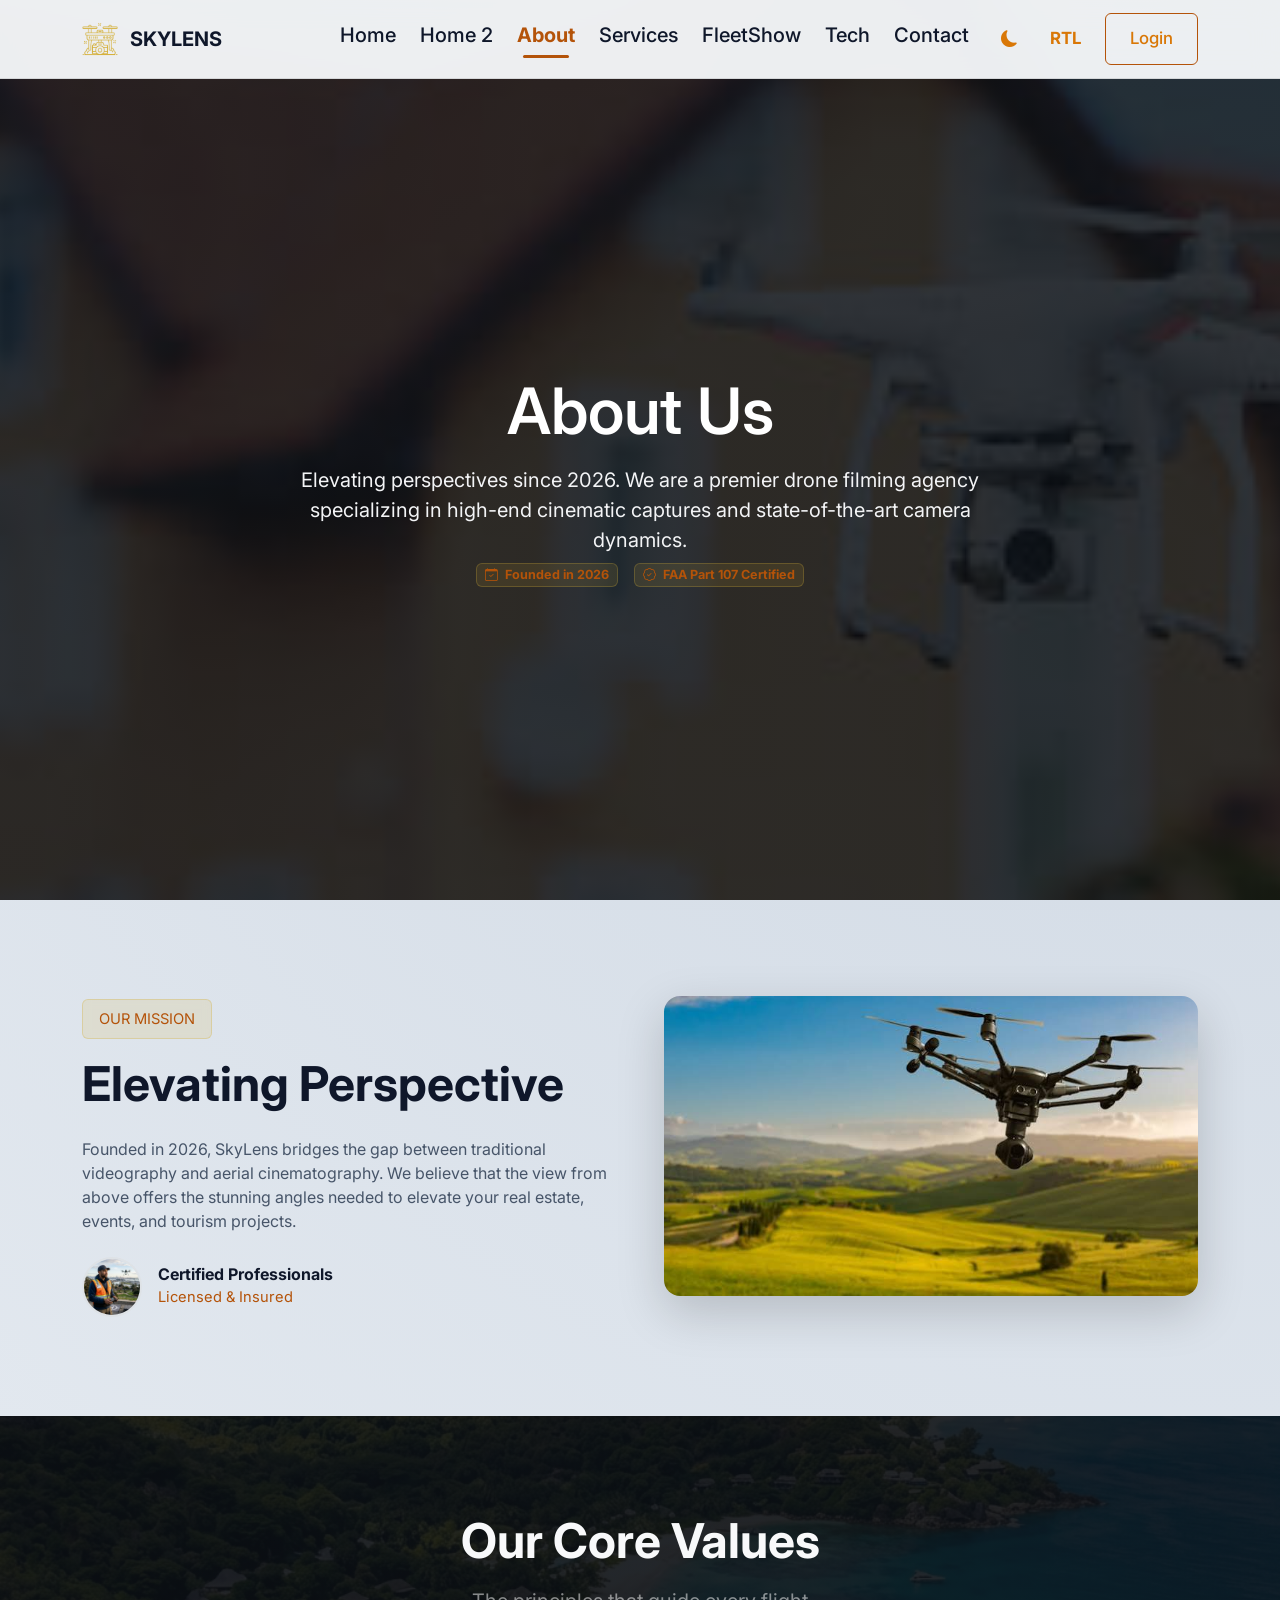
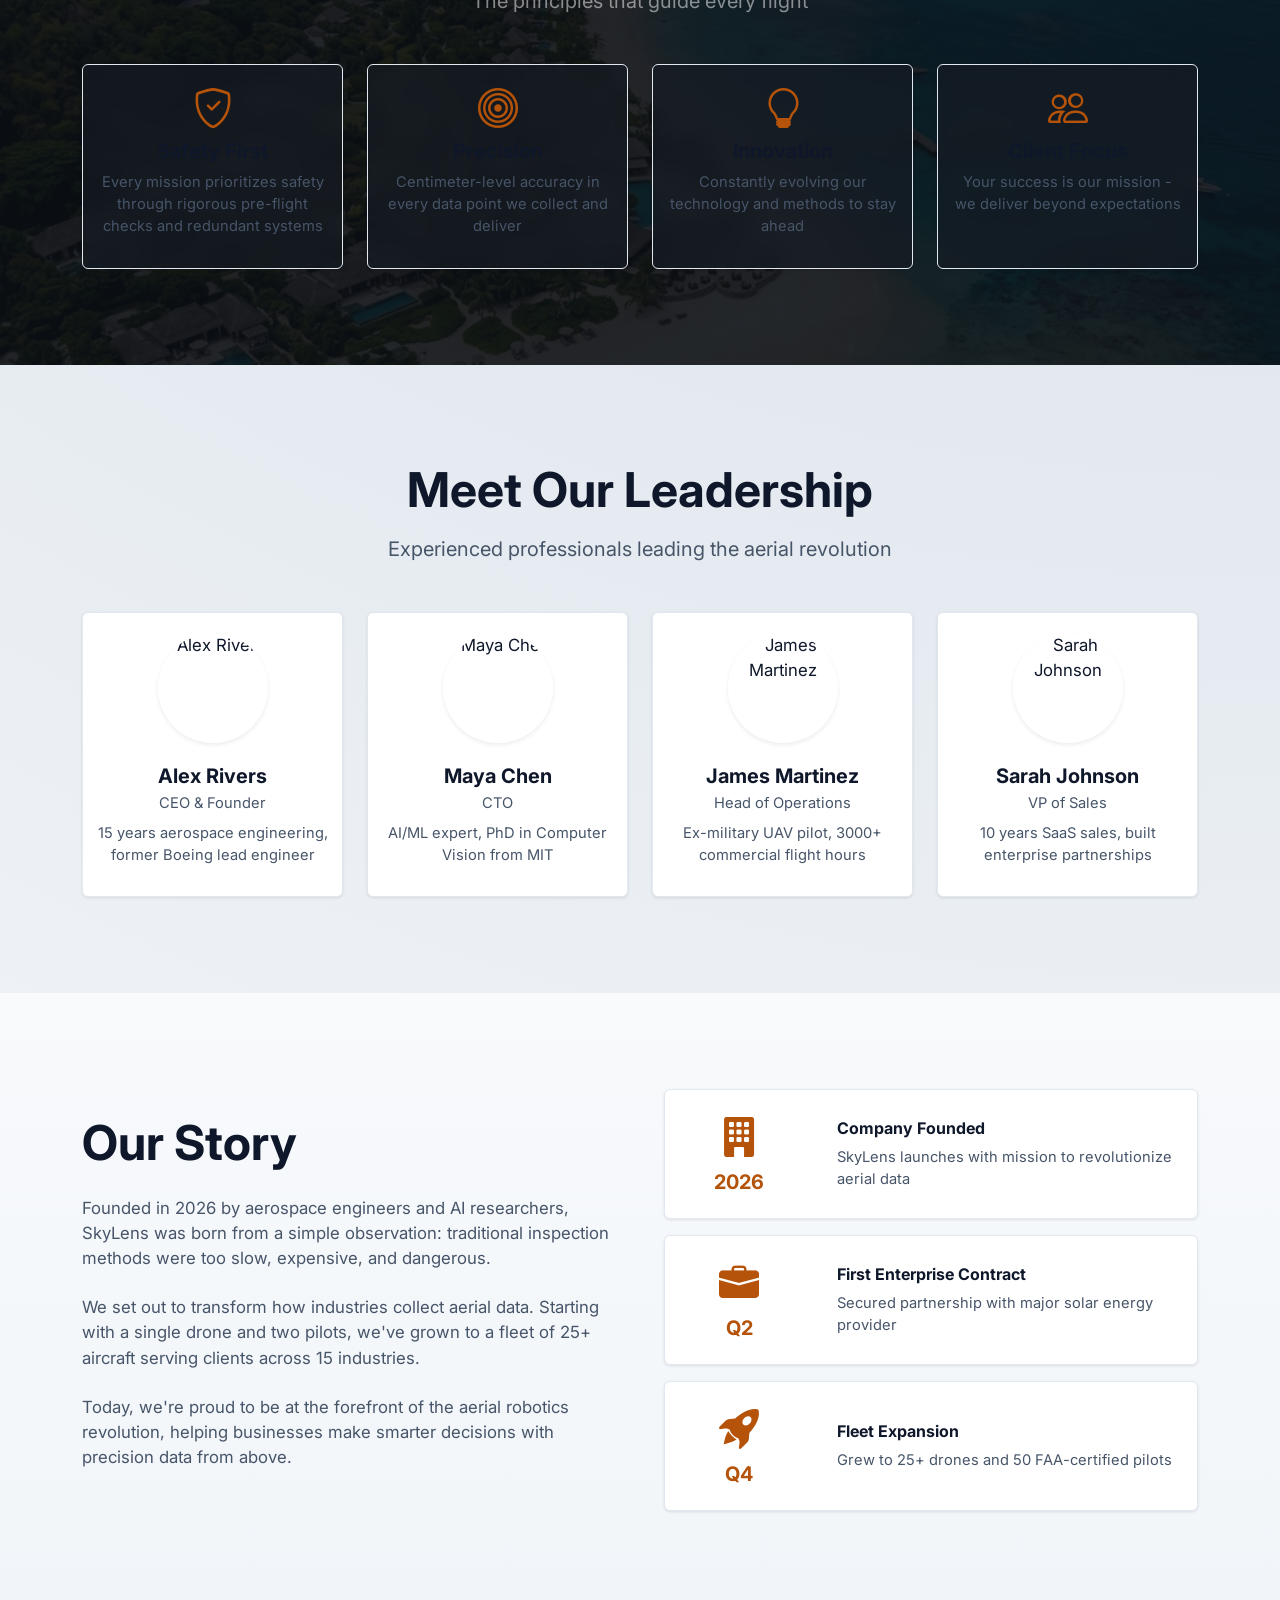
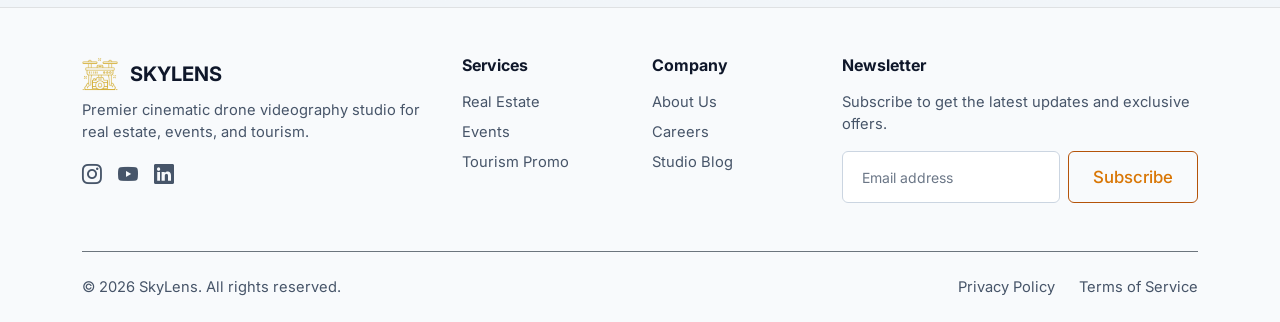
==== commit d13d40ac: "client1int1" ====
--- a/about.html
+++ b/about.html
@@ -412,7 +412,7 @@
     <footer class="pt-5 pb-4" role="contentinfo" aria-label="Site footer">
         <div class="container">
             <div class="row g-4 mb-5">
-                <div class="col-md-4">
+                <div class="col-12 col-md-6 col-lg-4">
                     <a class="navbar-brand brand-logo-dark" href="index.html" aria-label="SkyLens home">
                         <img src="favicon.png" alt="SkyLens Logo" width="36" height="36" class="me-1">
                         <span class="h5 fw-bold text-main m-0 tracking-tight">SKYLENS</span>
@@ -431,7 +431,7 @@
                                 class="bi bi-linkedin"></i></a>
                     </div>
                 </div>
-                <div class="col-6 col-md-2">
+                <div class="col-6 col-md-6 col-lg-2">
                     <h6 class="text-main fw-bold mb-3">Services</h6>
                     <ul class="list-unstyled d-flex flex-column gap-2 small">
                         <li><a href="services.html#real-estate" class="footer-link">Real Estate</a></li>
@@ -439,7 +439,7 @@
                         <li><a href="services.html#tourism" class="footer-link">Tourism Promo</a></li>
                     </ul>
                 </div>
-                <div class="col-6 col-md-2">
+                <div class="col-6 col-md-6 col-lg-2">
                     <h6 class="text-main fw-bold mb-3">Company</h6>
                     <ul class="list-unstyled d-flex flex-column gap-2 small">
                         <li><a href="about.html" class="footer-link">About Us</a></li>
@@ -447,12 +447,12 @@
                         <li><a href="blog.html" class="footer-link">Studio Blog</a></li>
                     </ul>
                 </div>
-                <div class="col-md-4">
+                <div class="col-12 col-md-6 col-lg-4">
                     <h6 class="text-main fw-bold mb-3">Newsletter</h6>
                     <p class="text-gray small mb-3">Subscribe to get the latest updates and exclusive offers.</p>
                     <form class="d-flex gap-2" onsubmit="event.preventDefault();">
-                        <input type="email" class="form-control form-control-sm bg-transparent text-main"
-                            placeholder="Email address" required style="border-color: rgba(128,128,128,0.3);">
+                        <input type="email" class="form-control form-control-sm text-main"
+                            placeholder="Email address" required>
                         <button class="btn btn-sm btn-outline-custom" type="submit">Subscribe</button>
                     </form>
                 </div>
--- a/assets/css/style.css
+++ b/assets/css/style.css
@@ -6,6 +6,10 @@
     --autonix-cyan: #d4af37; /* Consistent Brand Accent */
     --text-main: #f3f4f6;
     --text-muted: #9ca3af;
+    --card-bg: rgba(255, 255, 255, 0.03);
+    --card-border: rgba(255, 255, 255, 0.08);
+    --input-bg: rgba(255, 255, 255, 0.02);
+    --input-border: rgba(255, 255, 255, 0.15);
 }
 
 /* Light Mode Theme */
@@ -21,14 +25,6 @@
     --card-border: #e2e8f0;
     --input-bg: #f8fafc;
     --input-border: #cbd5e1;
-}
-
-/* Dark Mode specific variables */
-:root {
-    --card-bg: rgba(255, 255, 255, 0.03);
-    --card-border: rgba(255, 255, 255, 0.08);
-    --input-bg: rgba(255, 255, 255, 0.02);
-    --input-border: rgba(255, 255, 255, 0.15);
 }
 
 /* Smooth transitions for theme changes */
@@ -1931,7 +1927,7 @@
     align-items: center;
     justify-content: center;
     font-size: 1.2rem;
-    z-index: 1050;
+    z-index: 1000;
     opacity: 0;
     visibility: hidden;
     transform: translateY(20px);
@@ -1985,7 +1981,7 @@
     transform: translateY(20px);
 
     transition: all .35s ease;
-    z-index: 9999;
+    z-index: 1000;
 }
 
 .back-to-top.show{
@@ -2102,16 +2098,31 @@
     z-index: 10;
 }
 
+[dir="rtl"] .auth-toggles {
+    right: auto;
+    left: 1rem;
+}
+
 @media (min-width: 576px) {
     .auth-toggles {
         top: 1.5rem;
         right: 1.5rem;
     }
+    [dir="rtl"] .auth-toggles {
+        right: auto;
+        left: 1.5rem;
+    }
+}
+
+.auth-page-main {
+    padding-top: 3rem !important;
+    padding-bottom: 3rem !important;
 }
 
 @media (max-width: 575.98px) {
     .auth-page-main {
         padding-top: 4.5rem !important;
+        padding-bottom: 3rem !important;
     }
 }
 
@@ -2127,3 +2138,48 @@
         background-position: center 25%;
     }
 }
+
+/* Footer Newsletter Input Styling for Light/Dark Mode */
+footer .form-control {
+    background-color: var(--input-bg) !important;
+    border: 1px solid var(--input-border) !important;
+    color: var(--text-main) !important;
+}
+
+footer .form-control:focus {
+    background-color: #ffffff !important;
+    border: 1px solid var(--autonix-blue) !important;
+}
+
+[data-theme="light"] footer .form-control {
+    background-color: #ffffff !important;
+    border: 1px solid var(--input-border) !important;
+}
+
+/* Responsive Off-Canvas Navbar Controls adjustment */
+@media (max-width: 1100px) {
+    /* Hide the duplicate theme/rtl/login in the main header bar */
+    .navbar .d-flex.align-items-center.gap-2 button.theme-toggle.d-custom-none,
+    .navbar .d-flex.align-items-center.gap-2 button.rtl-toggle.d-custom-none,
+    .navbar .d-flex.align-items-center.gap-2 a.d-custom-none {
+        display: none !important;
+    }
+
+    /* Force the theme/rtl toggles to be visible inside the off-canvas menu */
+    #authButtons .theme-toggle.d-custom-block,
+    #authButtons .rtl-toggle.d-custom-block {
+        display: inline-block !important;
+    }
+}
+
+/* Service Card Light Theme Text Contrast Fix */
+[data-theme="light"] .service-card h5,
+[data-theme="light"] .service-card .text-white {
+    color: var(--text-main) !important;
+}
+
+[data-theme="light"] .service-card p,
+[data-theme="light"] .service-card .text-gray {
+    color: var(--text-muted) !important;
+}
+
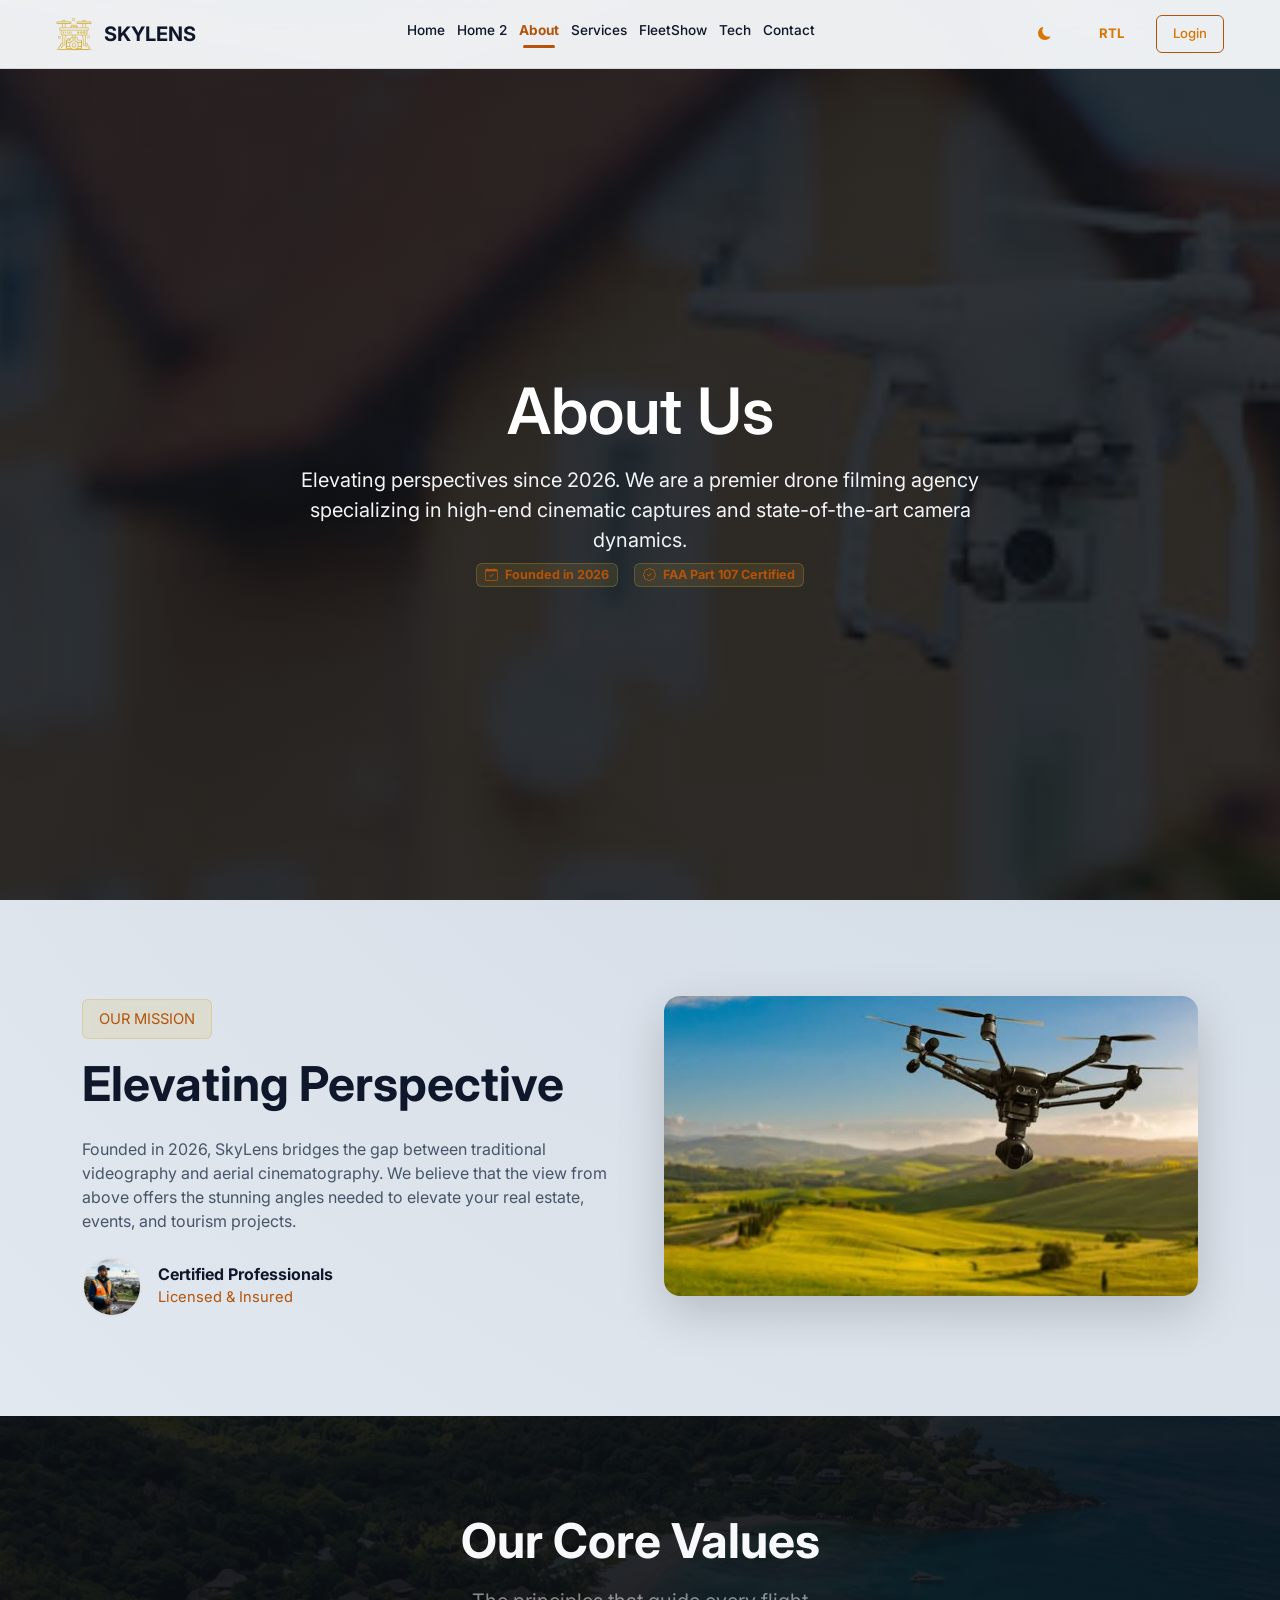
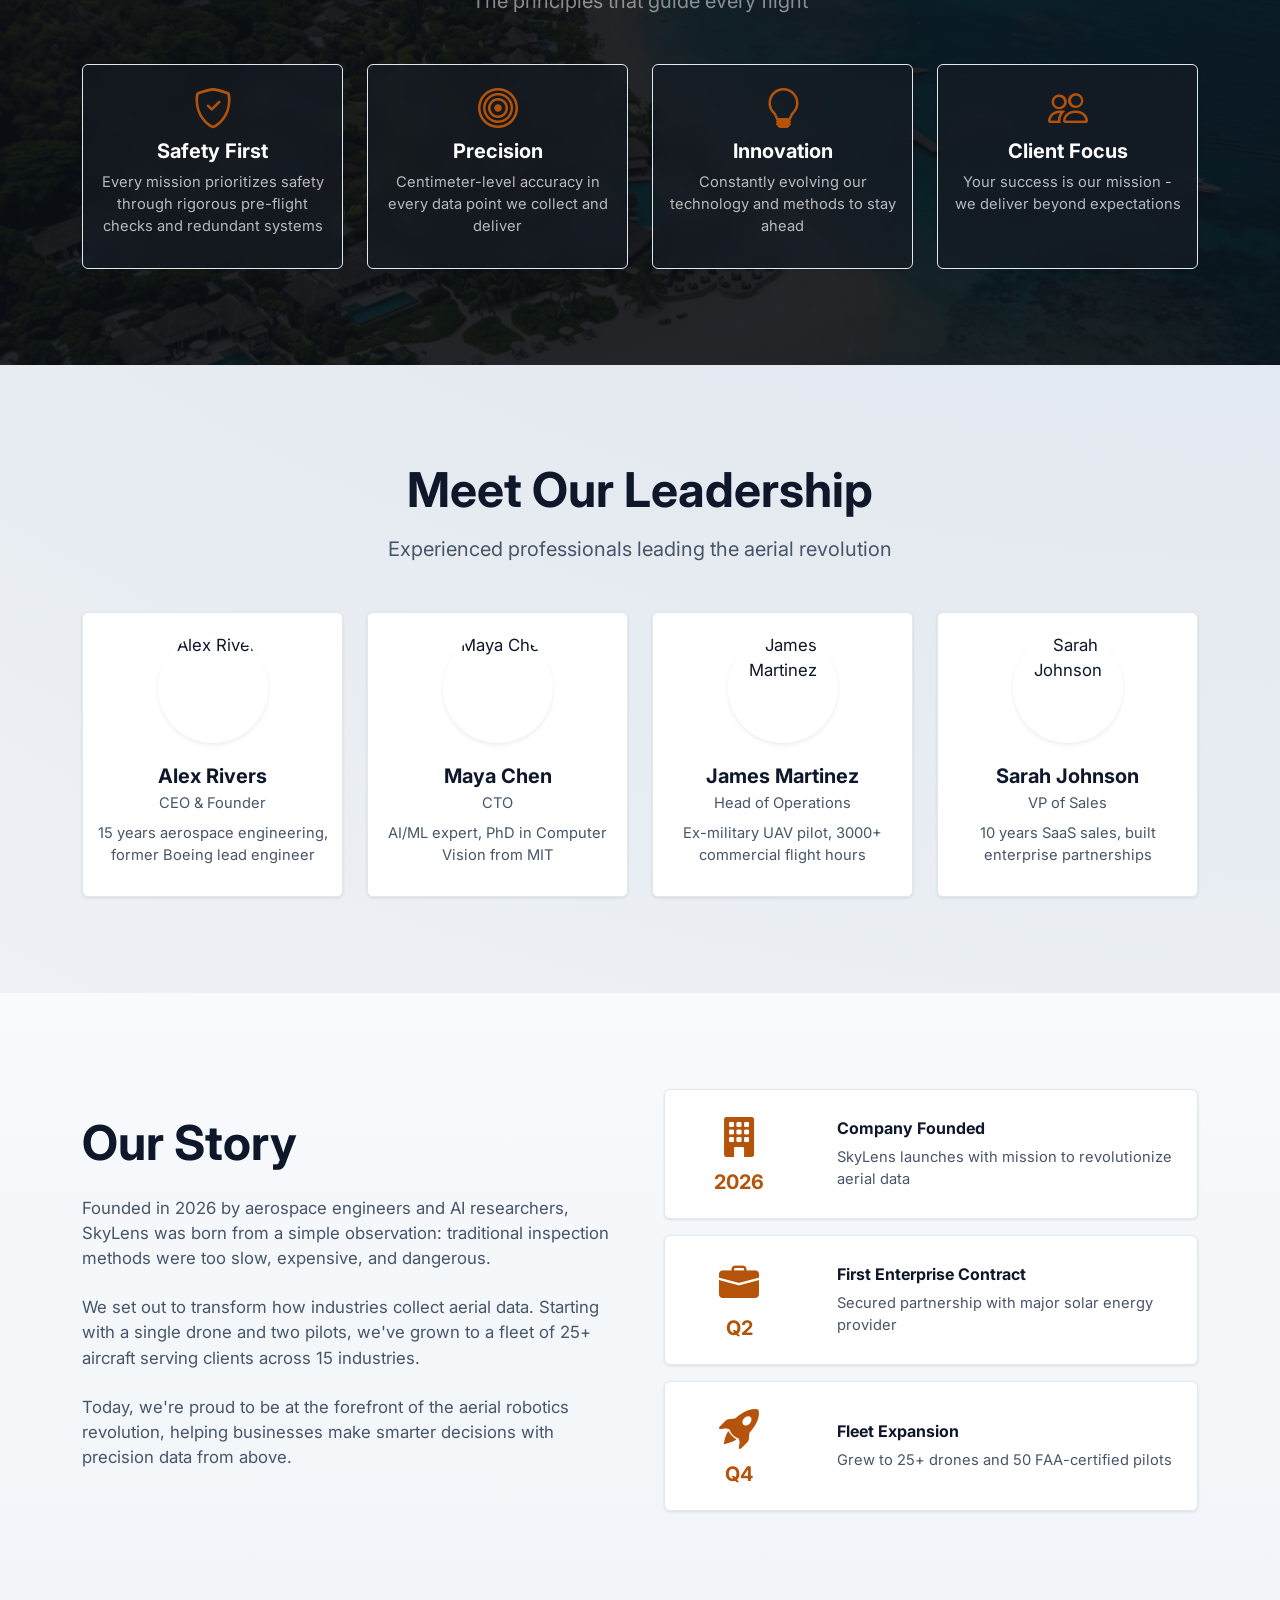
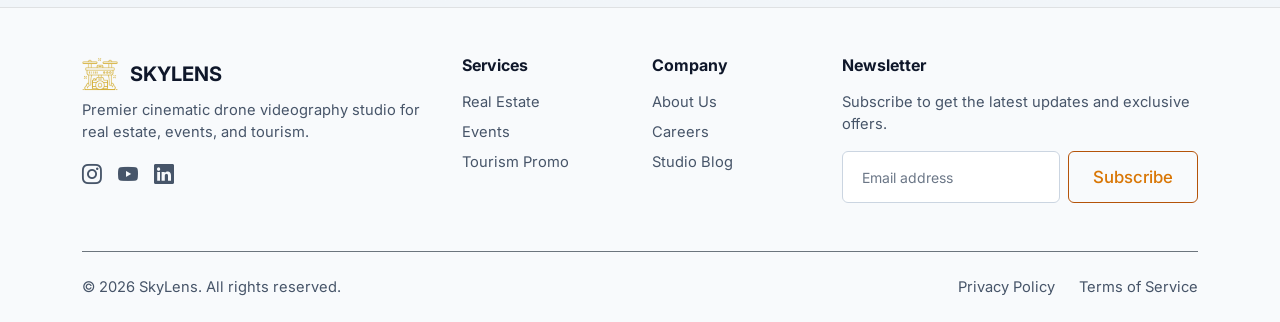
==== commit 8757fed4: "client2" ====
--- a/about.html
+++ b/about.html
@@ -190,7 +190,7 @@
 
             <div class="row g-4">
                 <div class="col-md-6 col-lg-3">
-                    <div class="service-card text-center h-100"
+                    <div class="service-card always-dark text-center h-100"
                         style="background: rgba(22, 28, 36, 0.7); backdrop-filter: blur(10px);">
                         <i class="bi bi-shield-check text-cyan fs-1 mb-3"></i>
                         <h5 class="text-light fw-bold mb-2">Safety First</h5>
@@ -200,7 +200,7 @@
                     </div>
                 </div>
                 <div class="col-md-6 col-lg-3">
-                    <div class="service-card text-center h-100"
+                    <div class="service-card always-dark text-center h-100"
                         style="background: rgba(22, 28, 36, 0.7); backdrop-filter: blur(10px);">
                         <i class="bi bi-bullseye text-cyan fs-1 mb-3"></i>
                         <h5 class="text-light fw-bold mb-2">Precision</h5>
@@ -210,7 +210,7 @@
                     </div>
                 </div>
                 <div class="col-md-6 col-lg-3">
-                    <div class="service-card text-center h-100"
+                    <div class="service-card always-dark text-center h-100"
                         style="background: rgba(22, 28, 36, 0.7); backdrop-filter: blur(10px);">
                         <i class="bi bi-lightbulb text-cyan fs-1 mb-3"></i>
                         <h5 class="text-light fw-bold mb-2">Innovation</h5>
@@ -218,7 +218,7 @@
                     </div>
                 </div>
                 <div class="col-md-6 col-lg-3">
-                    <div class="service-card text-center h-100"
+                    <div class="service-card always-dark text-center h-100"
                         style="background: rgba(22, 28, 36, 0.7); backdrop-filter: blur(10px);">
                         <i class="bi bi-people text-cyan fs-1 mb-3"></i>
                         <h5 class="text-light fw-bold mb-2">Client Focus</h5>
@@ -451,8 +451,8 @@
                     <h6 class="text-main fw-bold mb-3">Newsletter</h6>
                     <p class="text-gray small mb-3">Subscribe to get the latest updates and exclusive offers.</p>
                     <form class="d-flex gap-2" onsubmit="event.preventDefault();">
-                        <input type="email" class="form-control form-control-sm text-main"
-                            placeholder="Email address" required>
+                        <input type="email" class="form-control form-control-sm text-main" placeholder="Email address"
+                            required>
                         <button class="btn btn-sm btn-outline-custom" type="submit">Subscribe</button>
                     </form>
                 </div>
--- a/assets/css/style.css
+++ b/assets/css/style.css
@@ -2183,3 +2183,64 @@
     color: var(--text-muted) !important;
 }
 
+/* Service Card Always Dark Override (for cards on dark backgrounds in light mode) */
+[data-theme="light"] .service-card.always-dark h5,
+[data-theme="light"] .service-card.always-dark .text-light,
+[data-theme="light"] .service-card.always-dark .text-white {
+    color: #ffffff !important;
+}
+
+[data-theme="light"] .service-card.always-dark p,
+[data-theme="light"] .service-card.always-dark .text-white-50,
+[data-theme="light"] .service-card.always-dark .text-gray {
+    color: rgba(255, 255, 255, 0.7) !important;
+}
+
+/* Responsive Navbar Spacing Fix */
+@media (min-width: 1101px) {
+    .navbar .container-xl {
+        max-width: 95% !important;
+        padding-left: 1.5rem !important;
+        padding-right: 1.5rem !important;
+    }
+    
+    /* Symmetrical Centered Navbar Layout via Flexbox Auto-Margins */
+    .navbar-expand-custom .offcanvas-body {
+        width: 100%;
+        display: flex !important;
+    }
+    .navbar-expand-custom .navbar-nav {
+        width: 100%;
+        display: flex !important;
+        flex-direction: row !important;
+        align-items: center !important;
+        margin-left: 0 !important;
+        margin-right: 0 !important;
+        gap: 1.5rem !important;
+    }
+    /* Push menu items to the center by sharing remaining space equally between logo margin and auth buttons margin */
+    .navbar-expand-custom .navbar-nav > li:first-child {
+        margin-left: auto !important;
+    }
+    .navbar-expand-custom .navbar-nav > li:nth-last-child(2) {
+        margin-right: auto !important;
+    }
+}
+
+@media (min-width: 1101px) and (max-width: 1300px) {
+    .navbar .navbar-nav {
+        gap: 0.75rem !important;
+    }
+    .navbar .nav-link {
+        font-size: 0.85rem !important;
+    }
+    .navbar .btn-outline-custom {
+        padding: 0.5rem 1rem !important;
+        font-size: 0.82rem !important;
+    }
+    .navbar #authButtons .btn-outline-custom {
+        padding: 0.5rem 1rem !important;
+        font-size: 0.82rem !important;
+    }
+}
+
